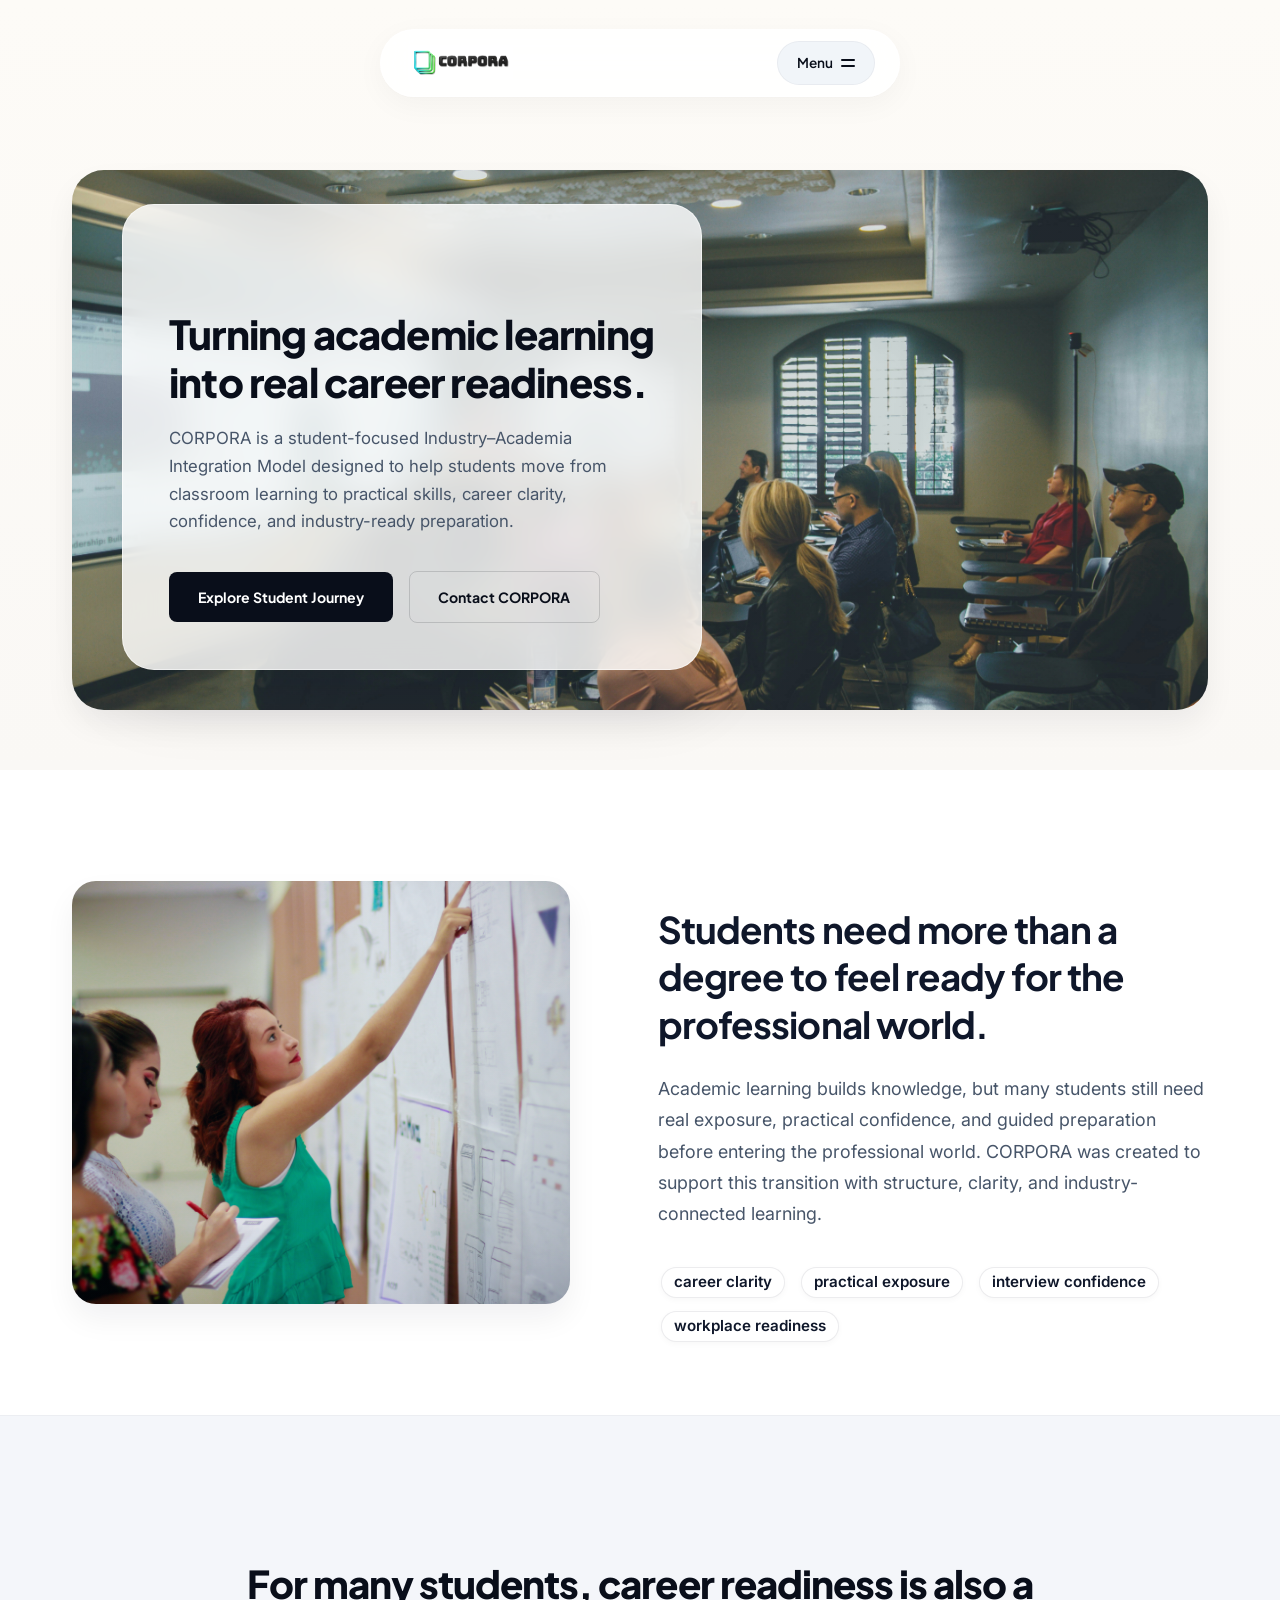
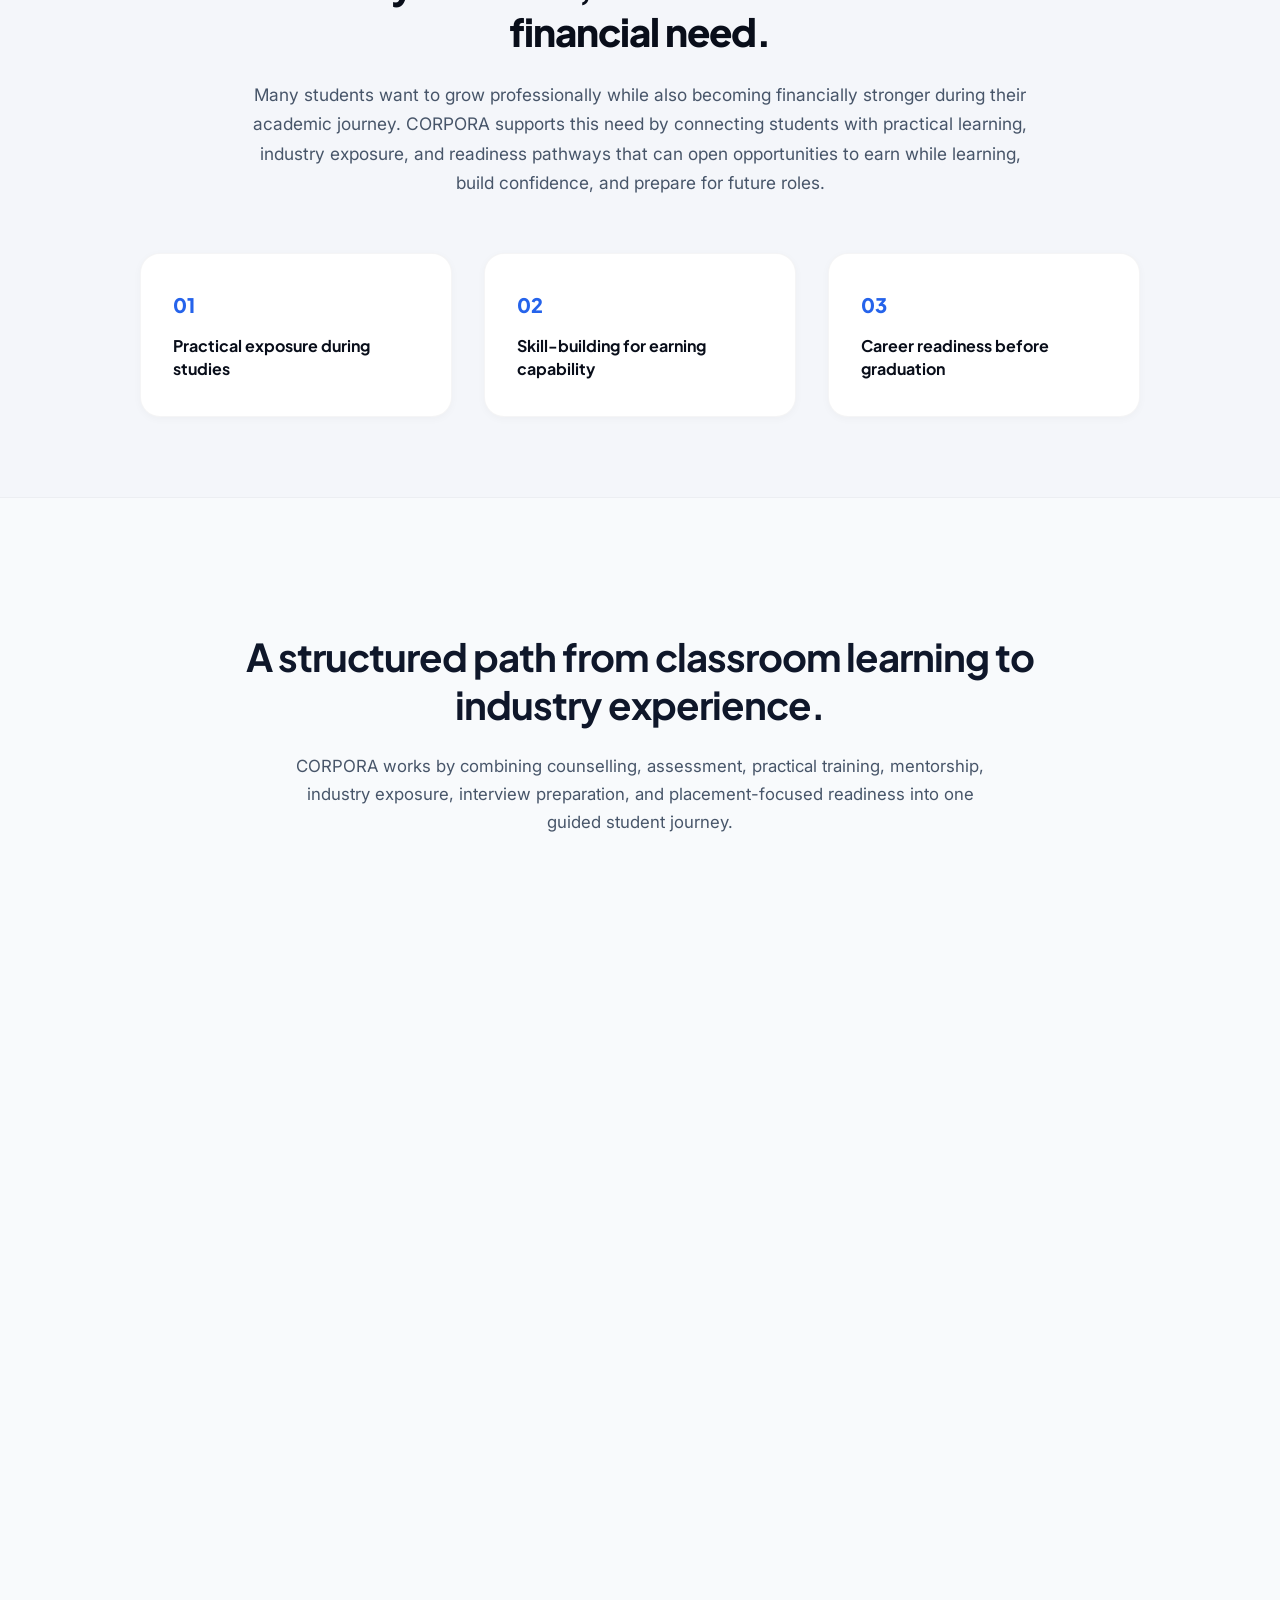
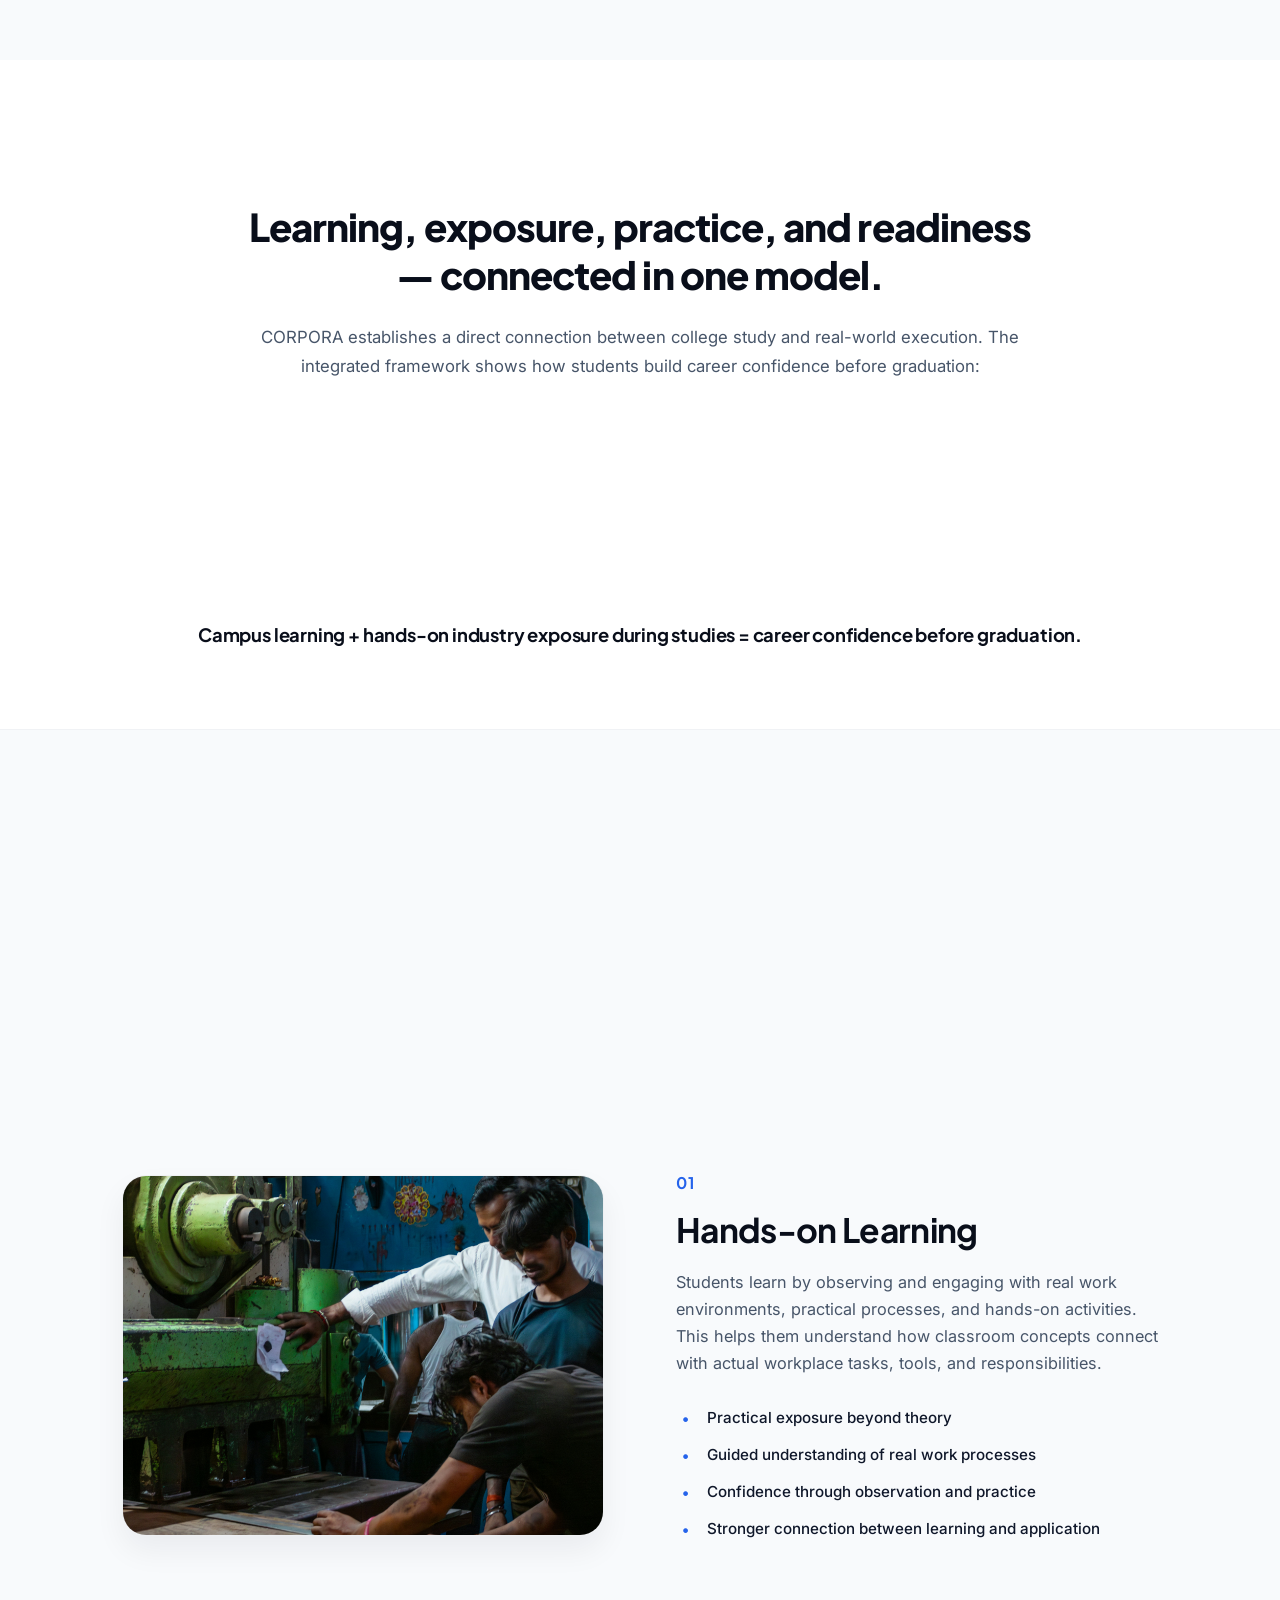
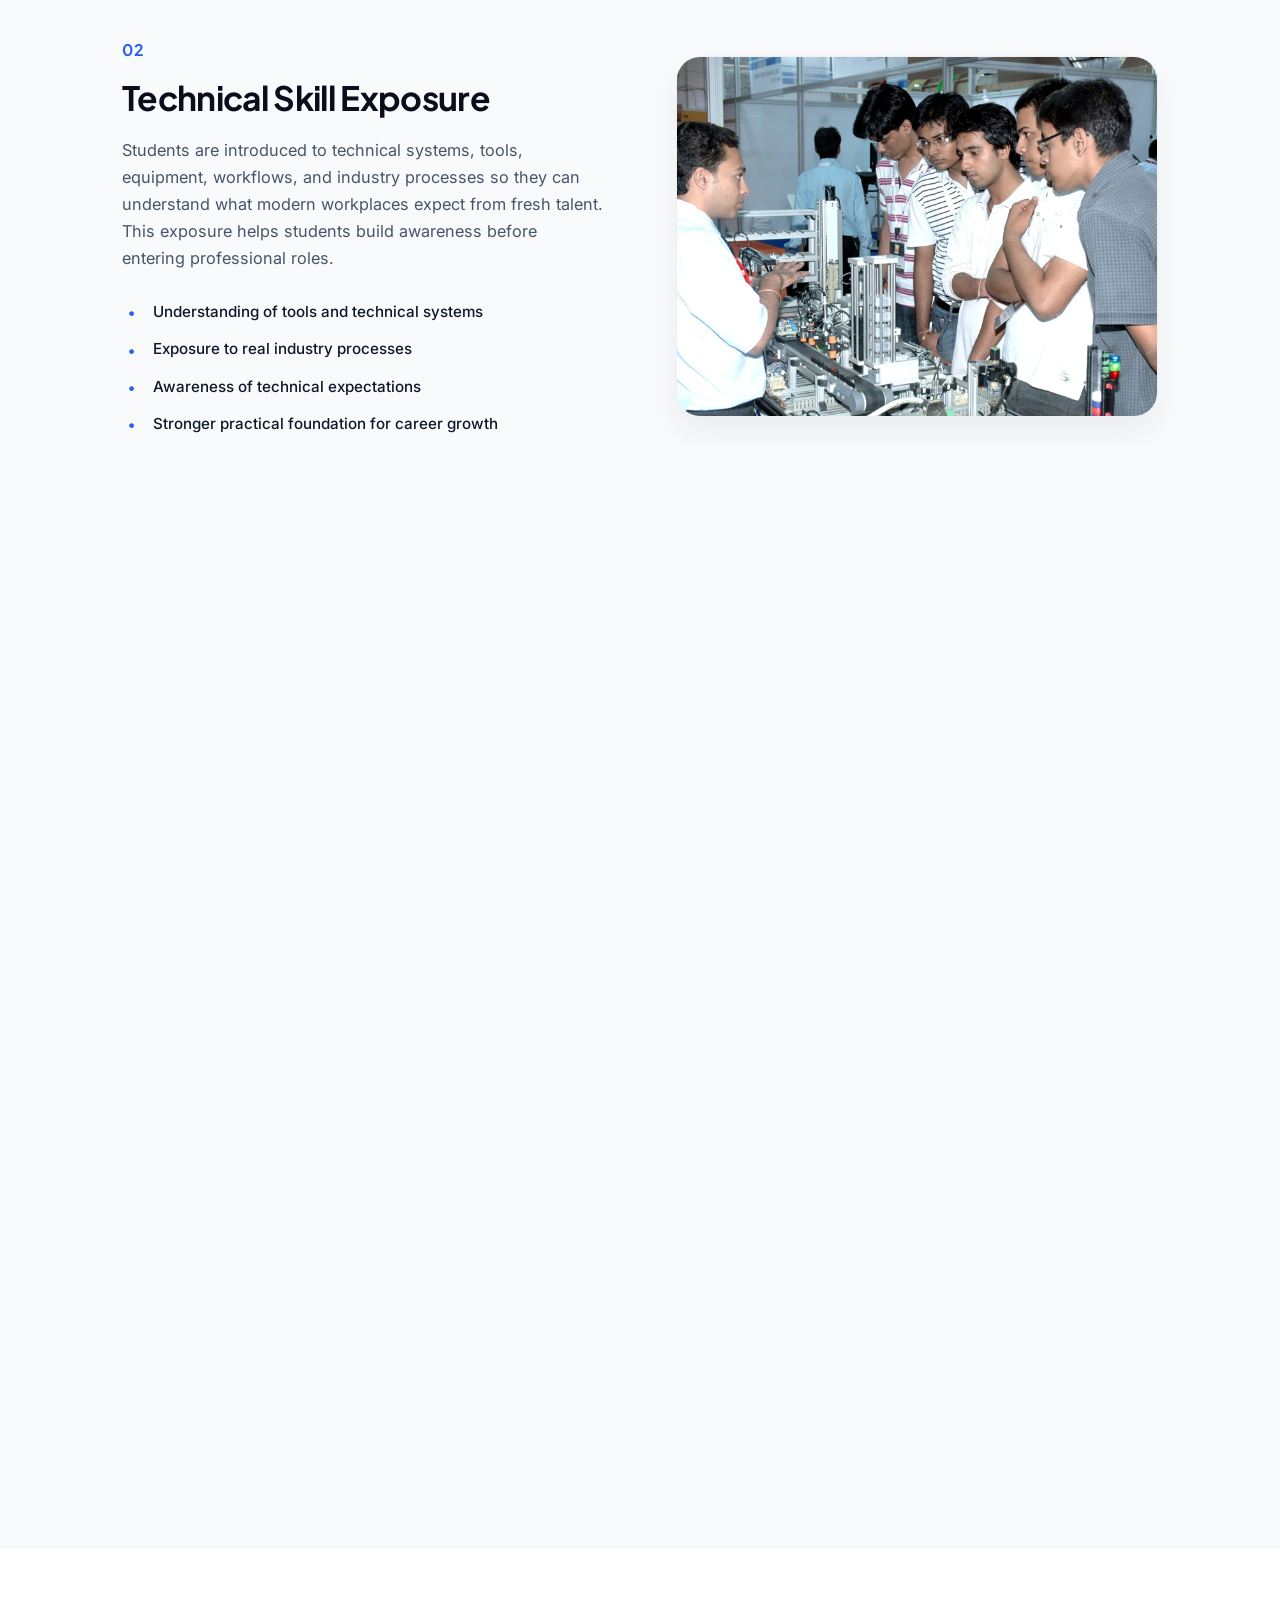
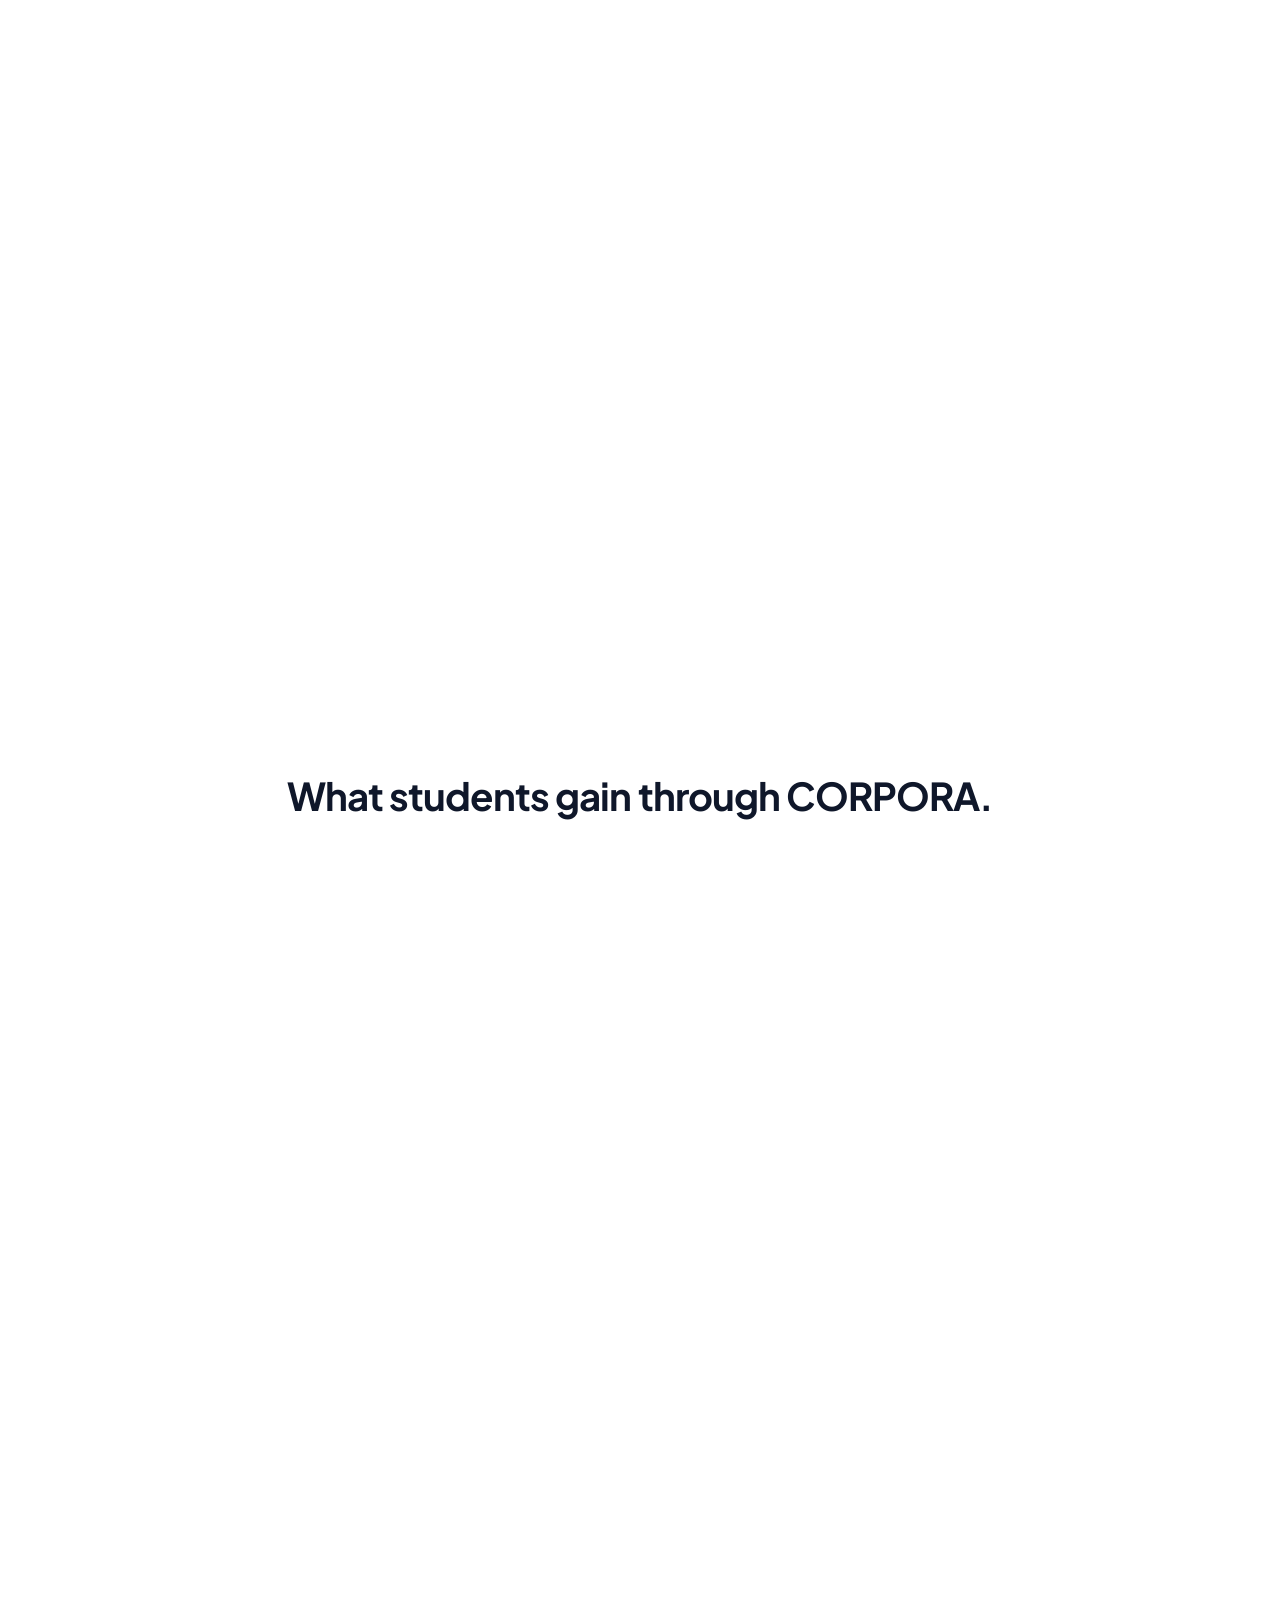
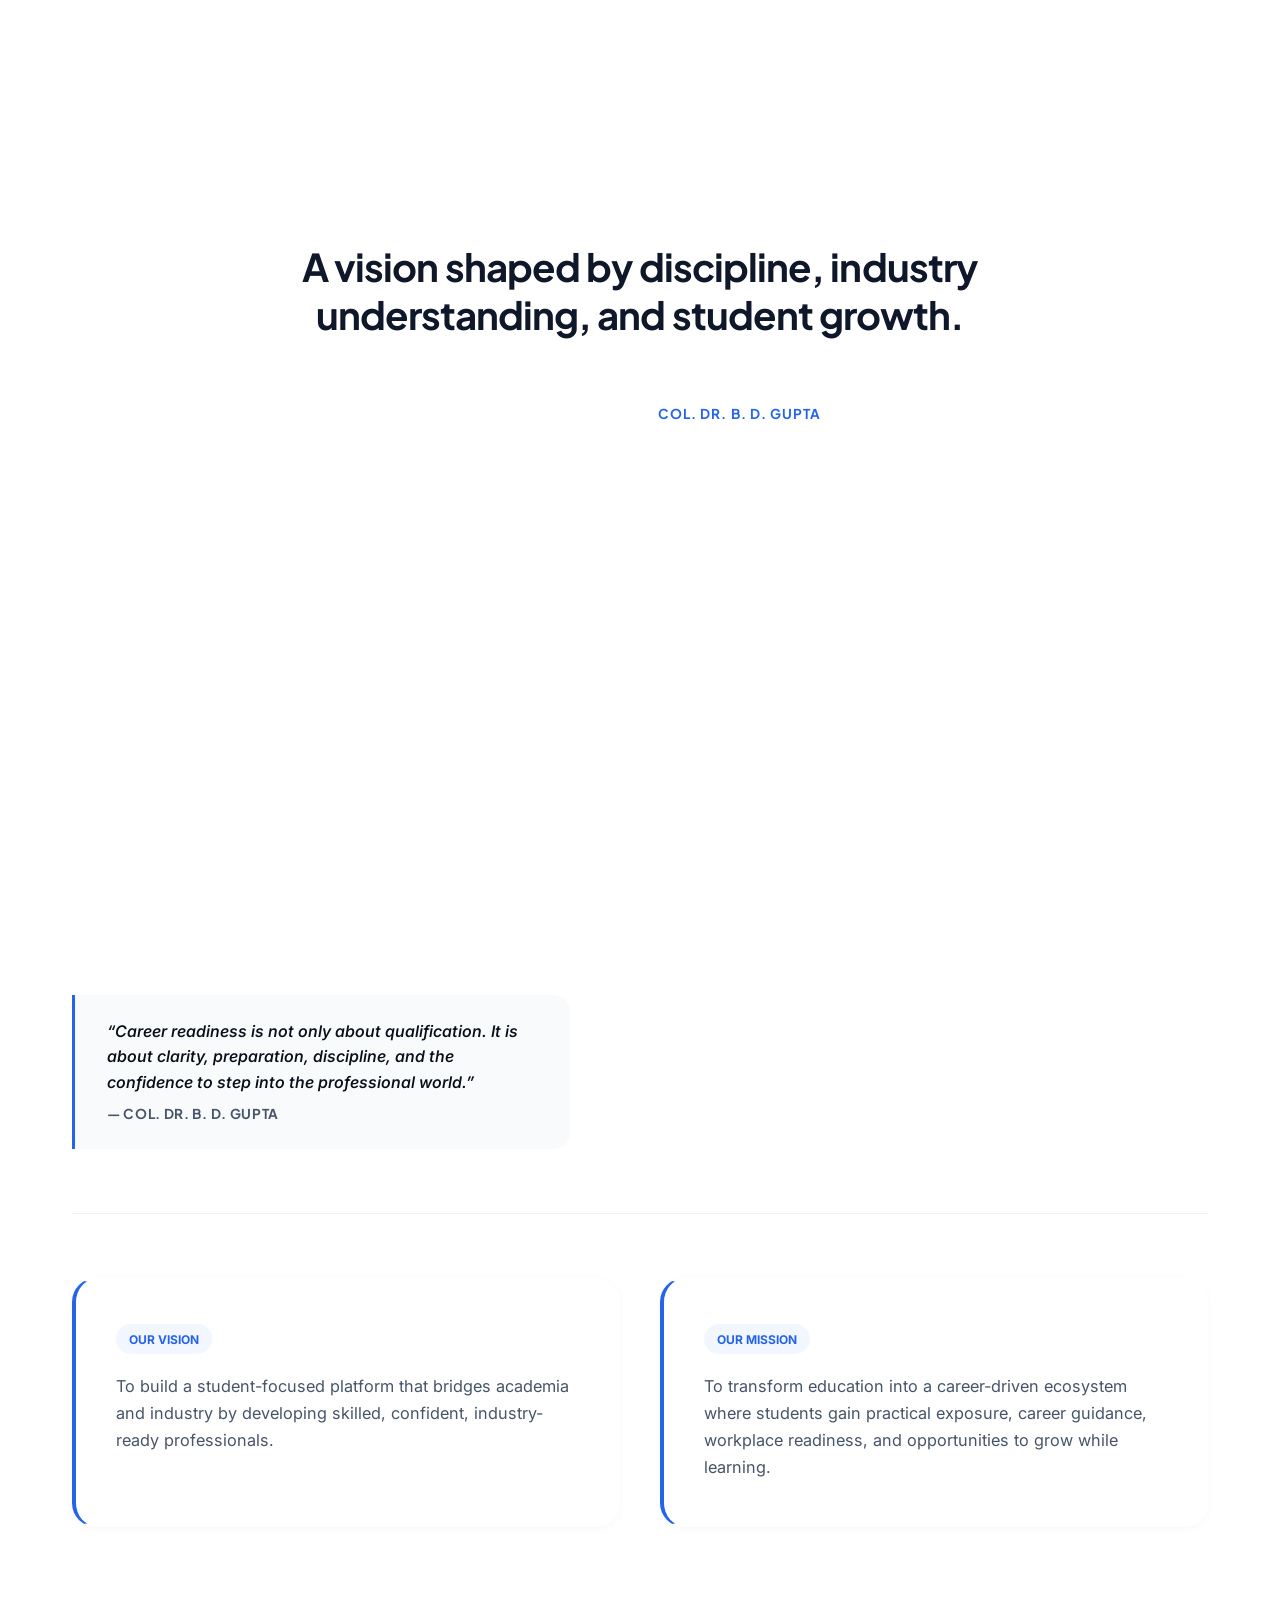
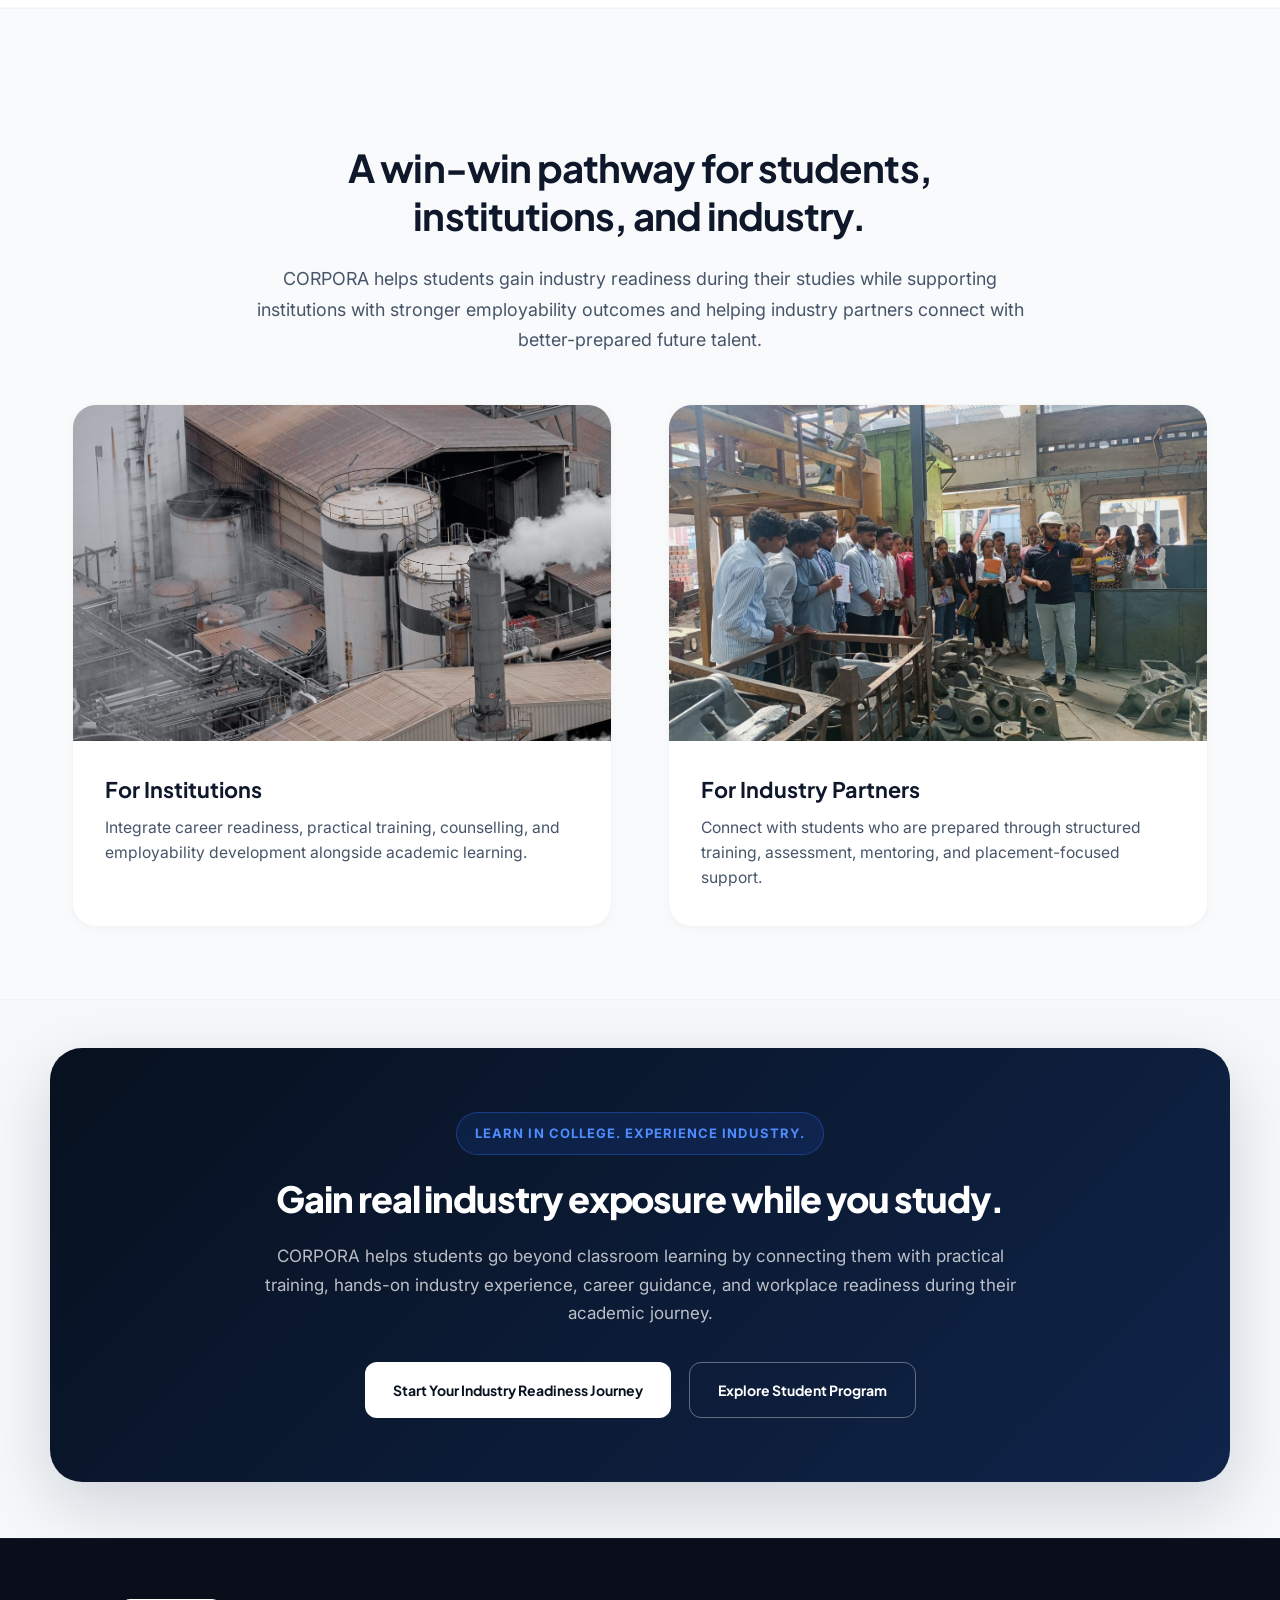
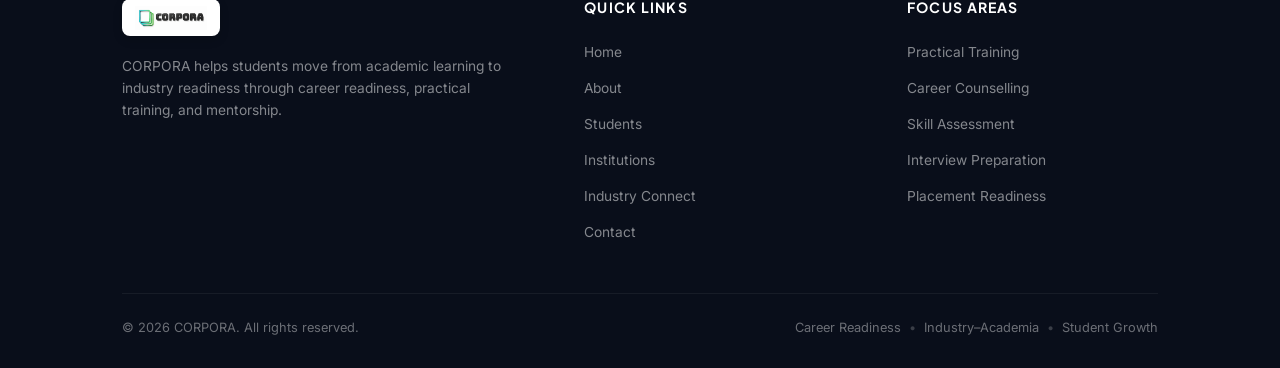
==== about.html @ a1f47b88 "Add files via upload" ====
<!DOCTYPE html>
<html lang="en">
<head>
  <meta charset="UTF-8">
  <meta name="viewport" content="width=device-width, initial-scale=1.0">
  <meta name="description" content="CORPORA is a next-generation Industry–Academia Integration Model designed to transform traditional education into a career-driven ecosystem. Learn how it bridges the academic-industry readiness gap.">
  <meta name="keywords" content="About Corpora, Career Readiness, Employability Skills, Industry Academia Bridge, Student Mentorship, Skilling Program, PPT content, Skilling Model">
  <meta name="author" content="CORPORA">
  <title>About CORPORA | Transforming Education into a Career-Driven Ecosystem</title>
  
  <!-- Favicon -->
  <link rel="icon" type="image/png" href="assets/images/corpora-logo.png.png">

  <!-- Style File -->
  <link rel="stylesheet" href="style.css">
</head>
<body>

  <!-- 1. Floating Pill Header -->
  <div class="header-wrapper" id="floating-header-wrapper">
    <header class="header-pill" id="main-pill-header">
      <!-- Logo -->
      <a href="index.html" class="logo-link" id="header-logo-link">
        <img src="assets/images/corpora-logo.png.png" alt="CORPORA Logo" class="logo-img" id="header-logo-img">
      </a>
      
      <!-- Menu Toggle Action -->
      <button class="menu-toggle-btn" id="menu-dropdown-toggle" aria-label="Toggle Menu" aria-expanded="false">
        <span>Menu</span>
        <div class="toggle-icon">
          <span></span>
          <span></span>
        </div>
      </button>

      <!-- Dropdown Menu Drawer -->
      <nav class="menu-dropdown" id="menu-dropdown-panel">
        <ul class="dropdown-list" id="dropdown-links-list">
          <li><a href="index.html" class="dropdown-link" id="drop-link-home">Home</a></li>
          <li><a href="about.html" class="dropdown-link active" id="drop-link-about">About</a></li>
          <li><a href="students.html" class="dropdown-link" id="drop-link-students">Students</a></li>
          <li><a href="institutions.html" class="dropdown-link" id="drop-link-institutions">Institutions</a></li>
          <li><a href="industry-connect.html" class="dropdown-link" id="drop-link-industry">Industry Connect</a></li>
          <li><a href="contact.html" class="dropdown-link" id="drop-link-contact">Contact</a></li>
        </ul>
        <div class="dropdown-divider"></div>
        <a href="contact.html" class="dropdown-cta-btn" id="dropdown-cta-action">Start Career Readiness</a>
      </nav>
    </header>
  </div>

  <main>
    <!-- 2. ABOUT HERO SECTION -->
    <section id="about-hero" class="about-hero-section">
      <div class="container about-hero-container">
        <div class="about-editorial-hero" id="about-hero-reveal">
          
          <!-- Main Visual Area -->
          <div class="about-hero-image-wrap">
            <img src="assets/images/students-classroom-learning-02.jpg" alt="Students in classroom learning and integration" class="about-hero-classroom-img">
            <div class="about-hero-image-overlay"></div>
          </div>
          
          <!-- Floating Content Card -->
          <div class="about-hero-content-card">
            <span class="category-pill">About CORPORA</span>
            <h1 class="about-hero-card-title">Turning academic learning into real career readiness.</h1>
            <p class="about-hero-card-subtext">
              CORPORA is a student-focused Industry–Academia Integration Model designed to help students move from classroom learning to practical skills, career clarity, confidence, and industry-ready preparation.
            </p>
            <div class="about-hero-card-btn-group">
              <a href="#the-model" class="about-btn btn-primary">Explore Student Journey</a>
              <a href="contact.html" class="about-btn btn-secondary">Contact CORPORA</a>
            </div>
          </div>

        </div>
      </div>
    </section>

    <!-- 3. WHY THIS MODEL IS NEEDED SECTION -->
    <section id="why-created" class="about-why-section">
      <div class="container about-why-container">
        <div class="about-why-grid" id="about-why-reveal">
          
          <!-- Left Image Column -->
          <div class="about-why-image-col">
            <div class="about-why-image-wrapper">
              <img src="assets/images/student-career-counselling.jpg" alt="Student career counselling and guidance session" class="about-why-img">
              <div class="about-why-image-overlay"></div>
            </div>
          </div>

          <!-- Right Content Column -->
          <div class="about-why-content-col">
            <span class="category-pill">Why CORPORA Exists</span>
            <h2 class="about-why-title">Students need more than a degree to feel ready for the professional world.</h2>
            <p class="about-why-text">
              Academic learning builds knowledge, but many students still need real exposure, practical confidence, and guided preparation before entering the professional world. CORPORA was created to support this transition with structure, clarity, and industry-connected learning.
            </p>
            
            <!-- Inline Pills -->
            <div class="about-why-pills">
              <span class="highlight-pill">career clarity</span>
              <span class="highlight-pill">practical exposure</span>
              <span class="highlight-pill">interview confidence</span>
              <span class="highlight-pill">workplace readiness</span>
            </div>
          </div>

        </div>
      </div>
    </section>

    <!-- 4. STUDENT REALITY (FINANCIAL NEED) SECTION -->
    <section id="student-reality" class="about-reality-section">
      <div class="container readiness-container" id="about-reality-reveal">
        <div class="reality-header-wrapper">
          <span class="category-pill">Student Reality</span>
          <h2 class="reality-section-title">For many students, career readiness is also a financial need.</h2>
          <p class="reality-section-text">
            Many students want to grow professionally while also becoming financially stronger during their academic journey. CORPORA supports this need by connecting students with practical learning, industry exposure, and readiness pathways that can open opportunities to earn while learning, build confidence, and prepare for future roles.
          </p>
        </div>

        <!-- 3 Benefit Points -->
        <div class="reality-points-grid">
          <div class="reality-point-card">
            <span class="reality-point-num">01</span>
            <h3 class="reality-point-text">Practical exposure during studies</h3>
          </div>
          <div class="reality-point-card">
            <span class="reality-point-num">02</span>
            <h3 class="reality-point-text">Skill-building for earning capability</h3>
          </div>
          <div class="reality-point-card">
            <span class="reality-point-num">03</span>
            <h3 class="reality-point-text">Career readiness before graduation</h3>
          </div>
        </div>
      </div>
    </section>

    <!-- 5. HOW CORPORA WORKS SECTION -->
    <section id="how-works" class="about-how-section">
      <div class="container about-how-container">
        
        <!-- Header -->
        <div class="about-how-header">
          <span class="category-pill">How CORPORA Works</span>
          <h2 class="about-how-title">A structured path from classroom learning to industry experience.</h2>
          <p class="about-how-intro" style="max-width: 720px; margin: 1.5rem auto 0 auto; color: var(--text-secondary); line-height: 1.65; font-size: 1.05rem;">
            CORPORA works by combining counselling, assessment, practical training, mentorship, industry exposure, interview preparation, and placement-focused readiness into one guided student journey.
          </p>
        </div>

        <div class="about-how-grid" id="about-how-reveal">
          <!-- Timeline Steps wrapper -->
          <div class="about-timeline-wrapper">
            <div class="about-timeline-line"></div>
            
            <div class="about-timeline-steps">
              <!-- Step 1 -->
              <div class="about-timeline-item">
                <div class="about-step-marker"></div>
                <span class="about-step-num">01</span>
                <h3 class="about-step-title">Counselling & Orientation</h3>
                <p class="about-step-desc">Introduce students to career pathways, industry expectations, and orientation support.</p>
              </div>

              <!-- Step 2 -->
              <div class="about-timeline-item">
                <div class="about-step-marker"></div>
                <span class="about-step-num">02</span>
                <h3 class="about-step-title">Skill Assessment</h3>
                <p class="about-step-desc">Identify student strengths, competencies, skill gaps, and learning needs.</p>
              </div>

              <!-- Step 3 -->
              <div class="about-timeline-item">
                <div class="about-step-marker"></div>
                <span class="about-step-num">03</span>
                <h3 class="about-step-title">Practical Training</h3>
                <p class="about-step-desc">Build professional foundations, communication skills, and workplace skilling.</p>
              </div>

              <!-- Step 4 -->
              <div class="about-timeline-item">
                <div class="about-step-marker"></div>
                <span class="about-step-num">04</span>
                <h3 class="about-step-title">Industry Exposure</h3>
                <p class="about-step-desc">Provide students with hands-on industrial visits and real workflow exposure.</p>
              </div>

              <!-- Step 5 -->
              <div class="about-timeline-item">
                <div class="about-step-marker"></div>
                <span class="about-step-num">05</span>
                <h3 class="about-step-title">Interview Preparation</h3>
                <p class="about-step-desc">Train students in resume building, mock interviews, and confidence development.</p>
              </div>

              <!-- Step 6 -->
              <div class="about-timeline-item">
                <div class="about-step-marker"></div>
                <span class="about-step-num">06</span>
                <h3 class="about-step-title">Placement Readiness</h3>
                <p class="about-step-desc">Support recruitment preparation, networking drives, and employment readiness.</p>
              </div>
            </div>
          </div>

          <!-- Bottom Supporting Image -->
          <div class="about-how-image-wrapper">
            <div class="about-how-image-inner">
              <img src="assets/images/practical-training-session.jpg" alt="Students in practical training session" class="about-how-img">
              <div class="about-how-image-overlay"></div>
            </div>
          </div>
        </div>

      </div>
    </section>

    <!-- 5.2 THE CORPORA MODEL SECTION -->
    <section id="the-model" class="about-model-section">
      <div class="container readiness-container" id="about-model-reveal">
        <div class="model-header-wrapper">
          <span class="category-pill">The CORPORA Model</span>
          <h2 class="model-section-title">Learning, exposure, practice, and readiness — connected in one model.</h2>
          <p class="model-section-intro">
            CORPORA establishes a direct connection between college study and real-world execution. The integrated framework shows how students build career confidence before graduation:
          </p>
        </div>

        <!-- Horizontal Capsule Flow -->
        <div class="model-flow-wrapper">
          <div class="model-flow-step">
            <span class="model-flow-step-num">Step 01</span>
            <h3 class="model-flow-step-name">Campus Learning</h3>
          </div>
          <div class="model-flow-step">
            <span class="model-flow-step-num">Step 02</span>
            <h3 class="model-flow-step-name">Career Guidance</h3>
          </div>
          <div class="model-flow-step">
            <span class="model-flow-step-num">Step 03</span>
            <h3 class="model-flow-step-name">Practical Training</h3>
          </div>
          <div class="model-flow-step">
            <span class="model-flow-step-num">Step 04</span>
            <h3 class="model-flow-step-name">Industry Exposure</h3>
          </div>
          <div class="model-flow-step">
            <span class="model-flow-step-num">Step 05</span>
            <h3 class="model-flow-step-name">Workplace Awareness</h3>
          </div>
          <div class="model-flow-step">
            <span class="model-flow-step-num">Step 06</span>
            <h3 class="model-flow-step-name">Career Readiness</h3>
          </div>
        </div>

        <p class="model-bridge-statement">
          Campus learning + hands-on industry exposure during studies = career confidence before graduation.
        </p>
      </div>
    </section>

    <!-- 6. REAL-WORLD READINESS AREAS SECTION -->
    <section id="readiness-areas" class="readiness-areas-section">
      <div class="container readiness-container">
        
        <!-- Section Header -->
        <div class="readiness-header" id="readiness-header-reveal">
          <span class="category-pill">Real-World Readiness Areas</span>
          <h2 class="readiness-section-title">How CORPORA turns industry exposure into student readiness.</h2>
          <p class="readiness-section-intro">
            CORPORA helps students understand real workplace expectations through guided exposure, practical learning, safety awareness, and team-based production understanding. These readiness areas help students connect academic knowledge with real professional environments.
          </p>
        </div>

        <!-- Alternating Editorial Blocks -->
        <div class="readiness-blocks">
          
          <!-- Block 1: Hands-on Learning (Image Left, Text Right) -->
          <div class="readiness-block alt-left" id="hands-on-learning">
            <div class="readiness-image-col">
              <div class="readiness-img-wrap">
                <img src="assets/images/industry-hands-on-learning-01.jpg" alt="Hands-on Learning" class="readiness-img">
              </div>
            </div>
            <div class="readiness-content-col">
              <span class="readiness-num">01</span>
              <h3 class="readiness-title">Hands-on Learning</h3>
              <p class="readiness-desc">
                Students learn by observing and engaging with real work environments, practical processes, and hands-on activities. This helps them understand how classroom concepts connect with actual workplace tasks, tools, and responsibilities.
              </p>
              <ul class="readiness-points">
                <li><span class="point-bullet">•</span> Practical exposure beyond theory</li>
                <li><span class="point-bullet">•</span> Guided understanding of real work processes</li>
                <li><span class="point-bullet">•</span> Confidence through observation and practice</li>
                <li><span class="point-bullet">•</span> Stronger connection between learning and application</li>
              </ul>
            </div>
          </div>

          <!-- Block 2: Technical Skill Exposure (Text Left, Image Right) -->
          <div class="readiness-block alt-right" id="technical-skill-exposure">
            <div class="readiness-content-col">
              <span class="readiness-num">02</span>
              <h3 class="readiness-title">Technical Skill Exposure</h3>
              <p class="readiness-desc">
                Students are introduced to technical systems, tools, equipment, workflows, and industry processes so they can understand what modern workplaces expect from fresh talent. This exposure helps students build awareness before entering professional roles.
              </p>
              <ul class="readiness-points">
                <li><span class="point-bullet">•</span> Understanding of tools and technical systems</li>
                <li><span class="point-bullet">•</span> Exposure to real industry processes</li>
                <li><span class="point-bullet">•</span> Awareness of technical expectations</li>
                <li><span class="point-bullet">•</span> Stronger practical foundation for career growth</li>
              </ul>
            </div>
            <div class="readiness-image-col">
              <div class="readiness-img-wrap">
                <img src="assets/images/industry-technical-skill-exposure-01.jpg" alt="Technical Skill Exposure" class="readiness-img">
              </div>
            </div>
          </div>

          <!-- Block 3: Workplace Safety Awareness (Image Left, Text Right) -->
          <div class="readiness-block alt-left" id="workplace-safety-awareness">
            <div class="readiness-image-col">
              <div class="readiness-img-wrap">
                <img src="assets/images/industry-workplace-safety-awareness-01.jpg" alt="Workplace Safety Awareness" class="readiness-img">
              </div>
            </div>
            <div class="readiness-content-col">
              <span class="readiness-num">03</span>
              <h3 class="readiness-title">Workplace Safety Awareness</h3>
              <p class="readiness-desc">
                Students learn that career readiness is not only about skills, but also about responsibility, discipline, and safety awareness. CORPORA introduces students to workplace safety practices, professional conduct, and responsible behaviour in real work environments.
              </p>
              <ul class="readiness-points">
                <li><span class="point-bullet">•</span> Awareness of workplace safety culture</li>
                <li><span class="point-bullet">•</span> Understanding discipline and responsibility</li>
                <li><span class="point-bullet">•</span> Professional behaviour in industrial settings</li>
                <li><span class="point-bullet">•</span> Readiness for safe and responsible work participation</li>
              </ul>
            </div>
          </div>

          <!-- Block 4: Team and Production Understanding (Text Left, Image Right) -->
          <div class="readiness-block alt-right" id="team-production-understanding">
            <div class="readiness-content-col">
              <span class="readiness-num">04</span>
              <h3 class="readiness-title">Team and Production Understanding</h3>
              <p class="readiness-desc">
                Students gain exposure to how teams, supervisors, processes, and production environments work together. This helps them understand coordination, communication, workflow, and the importance of teamwork in real industry settings.
              </p>
              <ul class="readiness-points">
                <li><span class="point-bullet">•</span> Understanding team coordination</li>
                <li><span class="point-bullet">•</span> Awareness of production flow</li>
                <li><span class="point-bullet">•</span> Exposure to workplace communication</li>
                <li><span class="point-bullet">•</span> Learning how roles connect in real operations</li>
              </ul>
            </div>
            <div class="readiness-image-col">
              <div class="readiness-img-wrap">
                <img src="assets/images/industry-team-production-understanding-01.jpg" alt="Team and Production Understanding" class="readiness-img">
              </div>
            </div>
          </div>

        </div>

      </div>
    </section>

    <!-- 7. WHO CORPORA IS FOR SECTION -->
    <section id="who-is-for" class="about-chips-section">
      <div class="container about-chips-container">
        <div class="about-chips-grid" id="about-who-reveal">
          
          <!-- Header -->
          <div class="about-chips-header">
            <span class="category-pill">Who It Is For</span>
            <h2 class="about-chips-title">Designed for career-focused students across academic streams.</h2>
            <p class="about-chips-intro">
              CORPORA is designed for students who want industry-ready skills, career clarity, and placement-focused preparation during their academic journey. The model is scalable across diverse academic formats:
            </p>
          </div>

          <!-- Chip Grid -->
          <div class="who-chips-grid">
            <div class="who-chip">BA</div>
            <div class="who-chip">BBA</div>
            <div class="who-chip">B.Com</div>
            <div class="who-chip">BCA</div>
            <div class="who-chip">B.Sc</div>
            <div class="who-chip">MBA</div>
            <div class="who-chip">Diploma Programs</div>
            <div class="who-chip">Certificate Programs</div>
            <div class="who-chip">Professional Diploma Students</div>
            <div class="who-chip">Final-Year Students</div>
            <div class="who-chip">Placement-Preparing Students</div>
          </div>

        </div>
      </div>
    </section>

    <!-- 8. WHAT STUDENTS GAIN SECTION -->
    <section id="student-outcomes" class="about-outcomes-section">
      <div class="container about-outcomes-container">
        <div class="about-outcomes-grid" id="about-outcomes-reveal">
          
          <!-- Header -->
          <div class="about-outcomes-header">
            <span class="category-pill">Student Outcomes</span>
            <h2 class="about-outcomes-title">What students gain through CORPORA.</h2>
          </div>

          <!-- Outcome Rows -->
          <div class="about-outcomes-rows">
            <div class="about-outcome-row">
              <div class="outcome-num">01</div>
              <div class="outcome-content">
                <h3 class="outcome-title">Career clarity</h3>
                <p class="outcome-desc">Understand career paths, goals, and professional direction.</p>
              </div>
            </div>
            
            <div class="about-outcome-row">
              <div class="outcome-num">02</div>
              <div class="outcome-content">
                <h3 class="outcome-title">Practical skills</h3>
                <p class="outcome-desc">Build workplace-oriented competencies through structured training.</p>
              </div>
            </div>

            <div class="about-outcome-row">
              <div class="outcome-num">03</div>
              <div class="outcome-content">
                <h3 class="outcome-title">Communication confidence</h3>
                <p class="outcome-desc">Improve professional communication, presentation, and workplace behaviour.</p>
              </div>
            </div>

            <div class="about-outcome-row">
              <div class="outcome-num">04</div>
              <div class="outcome-content">
                <h3 class="outcome-title">Interview readiness</h3>
                <p class="outcome-desc">Prepare for resumes, interviews, and employer expectations.</p>
              </div>
            </div>

            <div class="about-outcome-row">
              <div class="outcome-num">05</div>
              <div class="outcome-content">
                <h3 class="outcome-title">Workplace awareness</h3>
                <p class="outcome-desc">Understand real workplace environments, roles, and operational expectations.</p>
              </div>
            </div>

            <div class="about-outcome-row">
              <div class="outcome-num">06</div>
              <div class="outcome-content">
                <h3 class="outcome-title">Earning and opportunity readiness</h3>
                <p class="outcome-desc">Gain industry-connected skilling and readiness that helps build earning capabilities during studies.</p>
              </div>
            </div>
          </div>

        </div>
      </div>
    </section>

    <!-- 9. FOUNDER & VISION CONNECTED SECTION -->
    <section id="founder" class="about-founder-section">
      <div class="container about-founder-container" id="about-founder-reveal">
        <!-- Section Header -->
        <div class="about-founder-header">
          <span class="category-pill">Founder & Vision</span>
          <h2 class="about-founder-section-title">A vision shaped by discipline, industry understanding, and student growth.</h2>
        </div>

        <!-- Biography Grid -->
        <div class="about-founder-grid">
          <!-- Left side: founder image -->
          <div class="about-founder-image-col">
            <div class="founder-image-wrap">
              <img src="assets/images/founder.jpg" alt="Col. Dr. B. D. Gupta" class="founder-image">
              <div class="about-founder-image-glow"></div>
            </div>
            <!-- Quote block -->
            <div class="about-founder-quote-block">
              <p class="founder-quote-text">
                “Career readiness is not only about qualification. It is about clarity, preparation, discipline, and the confidence to step into the professional world.”
              </p>
              <p class="founder-quote-author">— Col. Dr. B. D. Gupta</p>
            </div>
          </div>

          <!-- Right side: founder content -->
          <div class="about-founder-content-col">
            <div class="founder-profile-header">
              <span class="founder-name-pill">Col. Dr. B. D. Gupta</span>
              <h3 class="founder-role-title">Founder of the vision behind CORPORA</h3>
              <p class="founder-role-subtitle">Founder & Managing Director, Bhakti Management Services Pvt. Ltd.</p>
            </div>
            
            <p class="about-founder-desc">
              Col. Dr. B. D. Gupta brings together defence discipline, technical depth, HR expertise, and industrial understanding to shape the vision behind CORPORA. His leadership experience and long-standing work in workforce development support CORPORA’s mission to prepare students for real professional opportunities.
            </p>

            <!-- 4 credibility highlight chips -->
            <div class="founder-chips-grid">
              <div class="founder-cred-chip">
                <span class="chip-dot"></span>
                <span class="chip-text">IIT Kanpur Alumnus</span>
              </div>
              <div class="founder-cred-chip">
                <span class="chip-dot"></span>
                <span class="chip-text">Ph.D. in HR & Industrial Management</span>
              </div>
              <div class="founder-cred-chip">
                <span class="chip-dot"></span>
                <span class="chip-text">Indian Defense Services Leadership</span>
              </div>
              <div class="founder-cred-chip">
                <span class="chip-dot"></span>
                <span class="chip-text">Bhakti Legacy Since 1998</span>
              </div>
            </div>
          </div>
        </div>

        <!-- Vision & Mission Connected Panels -->
        <div class="founder-vision-mission-grid">
          <!-- Vision Panel -->
          <div class="vision-panel">
            <div class="panel-icon-capsule">Our Vision</div>
            <p class="panel-text">To build a student-focused platform that bridges academia and industry by developing skilled, confident, industry-ready professionals.</p>
          </div>
          <!-- Mission Panel -->
          <div class="mission-panel">
            <div class="panel-icon-capsule">Our Mission</div>
            <p class="panel-text">To transform education into a career-driven ecosystem where students gain practical exposure, career guidance, workplace readiness, and opportunities to grow while learning.</p>
          </div>
        </div>

      </div>
    </section>

    <!-- 10. CAMPUS AND INDUSTRY CONNECTION SECTION -->
    <section id="connection" class="about-connection-section">
      <div class="container about-connection-container">
        <div class="about-connection-grid" id="about-connection-reveal">
          
          <!-- Header -->
          <div class="about-connection-header">
            <span class="category-pill">Education to Industry</span>
            <h2 class="about-connection-title">A win-win pathway for students, institutions, and industry.</h2>
            <p class="about-connection-intro">
              CORPORA helps students gain industry readiness during their studies while supporting institutions with stronger employability outcomes and helping industry partners connect with better-prepared future talent.
            </p>
          </div>

          <!-- Split layout (Left: Campus/Institutions, Right: Industry) -->
          <div class="about-connection-split">
            
            <!-- Left: Institution Card -->
            <div class="about-connection-card">
              <div class="about-card-image-wrapper">
                <img src="assets/images/institution-campus-01.jpg" alt="University campus connection" class="about-card-img">
                <div class="about-card-image-overlay"></div>
              </div>
              <div class="about-card-content">
                <h3 class="about-card-title">For Institutions</h3>
                <p class="about-card-desc">
                  Integrate career readiness, practical training, counselling, and employability development alongside academic learning.
                </p>
              </div>
            </div>

            <!-- Right: Industry Card -->
            <div class="about-connection-card">
              <div class="about-card-image-wrapper">
                <img src="assets/images/industry-hands-on-training-02.jpg" alt="Industry technical training" class="about-card-img">
                <div class="about-card-image-overlay"></div>
              </div>
              <div class="about-card-content">
                <h3 class="about-card-title">For Industry Partners</h3>
                <p class="about-card-desc">
                  Connect with students who are prepared through structured training, assessment, mentoring, and placement-focused support.
                </p>
              </div>
            </div>

          </div>

        </div>
      </div>
    </section>

    <!-- 10. FINAL CTA SECTION -->
        <!-- Reusable Compact Final CTA Section -->
    <section class="final-cta-section">
      <div class="final-cta">
        <div class="cta-pill">LEARN IN COLLEGE. EXPERIENCE INDUSTRY.</div>
        <h2>Gain real industry exposure while you study.</h2>
        <p>CORPORA helps students go beyond classroom learning by connecting them with practical training, hands-on industry experience, career guidance, and workplace readiness during their academic journey.</p>
        <div class="cta-actions">
          <a href="students.html" class="btn-primary">Start Your Industry Readiness Journey</a>
          <a href="students.html" class="btn-secondary">Explore Student Program</a>
        </div>
      </div>
    </section>

<!-- 11. Footer Section -->
  <footer class="main-footer" id="footer-reveal-block">
    <div class="container footer-container">
      
      <!-- Top Footer: 3 Spacious Columns -->
      <div class="footer-top-grid">
        <!-- Column 1: Brand Info -->
        <div class="footer-col brand-col">
          <a href="index.html" class="footer-logo-link logo-capsule">
            <img src="assets/images/corpora-logo.png.png" alt="CORPORA Logo" class="footer-logo-img">
          </a>
          <p class="footer-description">
            CORPORA helps students move from academic learning to industry readiness through career readiness, practical training, and mentorship.
          </p>
        </div>
        
        <!-- Column 2: Quick Links -->
        <div class="footer-col links-col">
          <h4 class="footer-col-title">Quick Links</h4>
          <ul class="footer-links-list">
            <li><a href="index.html" class="footer-link">Home</a></li>
            <li><a href="about.html" class="footer-link">About</a></li>
            <li><a href="students.html" class="footer-link">Students</a></li>
            <li><a href="institutions.html" class="footer-link">Institutions</a></li>
            <li><a href="industry-connect.html" class="footer-link">Industry Connect</a></li>
            <li><a href="contact.html" class="footer-link">Contact</a></li>
          </ul>
        </div>
        
        <!-- Column 3: Focus Areas -->
        <div class="footer-col links-col">
          <h4 class="footer-col-title">Focus Areas</h4>
          <ul class="footer-links-list">
            <li><a href="students.html" class="footer-link">Practical Training</a></li>
            <li><a href="students.html" class="footer-link">Career Counselling</a></li>
            <li><a href="students.html" class="footer-link">Skill Assessment</a></li>
            <li><a href="students.html" class="footer-link">Interview Preparation</a></li>
            <li><a href="students.html" class="footer-link">Placement Readiness</a></li>
          </ul>
        </div>
      </div>
      
      <!-- Subtle Divider Line -->
      <div class="footer-divider"></div>
      
      <!-- Bottom Footer Row -->
      <div class="footer-bottom-row">
        <div class="footer-copyright">
          © 2026 CORPORA. All rights reserved.
        </div>
        <div class="footer-taglines">
          <span>Career Readiness</span>
          <span class="tagline-dot">•</span>
          <span>Industry–Academia</span>
          <span class="tagline-dot">•</span>
          <span>Student Growth</span>
        </div>
      </div>
      
    </div>
  </footer>

  <!-- Interaction Logic Script -->
  <script src="app.js"></script>
</body>
</html>
---- style.css ----
/* 
  CORPORA Website Design System & Styling
  Inspired by the premium visual aesthetics of Fixa
  Refined layout, enhanced image visibility, and balanced typography
*/

/* --- Google Fonts Import --- */
@import url('https://fonts.googleapis.com/css2?family=Inter:wght@300;400;500;600;700&family=Plus+Jakarta+Sans:ital,wght@0,300;0,400;0,500;0,600;0,700;0,800;1,400&display=swap');

/* --- Custom Properties --- */
:root {
  /* Color Palette */
  --bg-primary: #ffffff;
  --bg-secondary: #f8fafc;
  --bg-tertiary: #f1f5f9;
  
  --text-primary: #0f172a;   /* charcoal/navy */
  --text-secondary: #475569; /* slate body */
  --text-muted: #64748b;
  
  --brand-primary: #2563eb;       /* royal blue */
  --brand-navy: #090e1a;          /* deep blue-navy */
  --brand-navy-translucent: rgba(9, 14, 26, 0.65);
  
  /* Glassmorphism effects */
  --glass-bg-light: rgba(255, 255, 255, 0.88);
  --glass-border-light: rgba(255, 255, 255, 0.55);
  --glass-bg-dark: rgba(9, 14, 26, 0.65);
  --glass-border-dark: rgba(255, 255, 255, 0.12);
  
  /* Typography Scale */
  --font-heading: 'Plus Jakarta Sans', sans-serif;
  --font-body: 'Inter', sans-serif;
  
  /* Spacing */
  --container-width: 1200px;
  --container-padding: 2rem;
  
  /* Transitions */
  --transition-smooth: all 0.5s cubic-bezier(0.16, 1, 0.3, 1);
  --transition-fast: all 0.25s cubic-bezier(0.16, 1, 0.3, 1);
  
  /* Shadows */
  --shadow-sm: 0 2px 8px rgba(0, 0, 0, 0.03);
  --shadow-md: 0 8px 20px rgba(0, 0, 0, 0.04);
  --shadow-lg: 0 15px 30px rgba(15, 23, 42, 0.06);
  --shadow-dropdown: 0 20px 45px rgba(15, 23, 42, 0.12);
  
  /* Borders */
  --radius-sm: 8px;
  --radius-md: 16px;
  --radius-lg: 24px;
  --radius-full: 9999px;
}

/* --- Base & Reset --- */
*, *::before, *::after {
  box-sizing: border-box;
  margin: 0;
  padding: 0;
}

html {
  scroll-behavior: smooth;
  font-size: 16px;
  -webkit-font-smoothing: antialiased;
  -moz-osx-font-smoothing: grayscale;
}

body {
  font-family: var(--font-body);
  color: var(--text-secondary);
  background-color: var(--bg-primary);
  line-height: 1.6;
  overflow-x: hidden;
}

h1, h2, h3, h4, h5, h6 {
  font-family: var(--font-heading);
  color: var(--text-primary);
  font-weight: 700;
  line-height: 1.25;
}

a {
  text-decoration: none;
  color: inherit;
  transition: var(--transition-fast);
}

button {
  font-family: inherit;
  cursor: pointer;
  border: none;
  background: none;
  outline: none;
}

img {
  max-width: 100%;
  height: auto;
  display: block;
}

/* --- Container Utility --- */
.container {
  width: 100%;
  max-width: var(--container-width);
  margin-left: auto;
  margin-right: auto;
  padding-left: var(--container-padding);
  padding-right: var(--container-padding);
}

/* --- Floating Pill Header --- */
.header-wrapper {
  position: fixed;
  top: 1.8rem;
  left: 0;
  width: 100%;
  z-index: 1000;
  padding: 0 var(--container-padding);
  pointer-events: none; /* allows clicks through wrapper except header */
  display: flex;
  justify-content: center;
}

.header-pill {
  pointer-events: auto; /* enable interactions */
  width: 100%;
  max-width: 520px; /* compact floating capsule width inspired by Fixa */
  height: 68px; /* elegant height */
  background-color: var(--glass-bg-light);
  border: 1.5px solid rgba(255, 255, 255, 0.5); /* subtle light border */
  backdrop-filter: blur(20px);
  -webkit-backdrop-filter: blur(20px);
  border-radius: var(--radius-full);
  box-shadow: 0 8px 30px rgba(0, 0, 0, 0.04), 0 1px 2px rgba(0, 0, 0, 0.02); /* very soft shadow */
  display: flex;
  align-items: center;
  justify-content: space-between;
  padding: 0 1.5rem; /* balanced left/right padding */
  position: relative;
  opacity: 0;
  transform: translateY(-20px);
  animation: fadeDown 1.2s cubic-bezier(0.16, 1, 0.3, 1) forwards;
  animation-delay: 0.1s;
  transition: var(--transition-smooth);
}

.header-pill.scrolled {
  box-shadow: 0 12px 35px rgba(15, 23, 42, 0.05);
  border-color: rgba(255, 255, 255, 0.7);
  background-color: rgba(255, 255, 255, 0.94);
}

/* Logo styling */
.logo-link {
  display: flex;
  align-items: center;
  padding-left: 0.2rem;
}

.logo-img {
  height: 35px; /* height visually balanced */
  width: auto;
  object-fit: contain;
  mix-blend-mode: multiply; /* keys out solid white container box background */
  filter: contrast(1.1) brightness(1.02); /* ensures background blends away completely */
  display: block;
}

/* Menu Toggle Trigger */
.menu-toggle-btn {
  display: flex;
  align-items: center;
  gap: 0.5rem;
  height: 44px; /* button height balanced */
  padding: 0 1.2rem; /* elegant inner padding */
  background-color: #f1f5f9; /* soft light grey pill background */
  border-radius: var(--radius-full);
  font-family: var(--font-heading);
  font-size: 0.85rem;
  font-weight: 600;
  color: var(--brand-navy); /* dark navy text */
  border: 1px solid rgba(15, 23, 42, 0.04);
  transition: var(--transition-fast);
}

.menu-toggle-btn:hover {
  background-color: #e2e8f0; /* subtle hover background change */
  transform: translateY(-1px);
}

.menu-toggle-btn.open {
  background-color: #e2e8f0;
}

/* Minimal hamburger trigger icon (2 bars) */
.toggle-icon {
  display: flex;
  flex-direction: column;
  gap: 4px;
  width: 14px;
}

.toggle-icon span {
  display: block;
  height: 2px;
  width: 100%;
  background-color: var(--brand-navy); /* dark navy icon bars */
  border-radius: var(--radius-full);
  transition: var(--transition-fast);
}

.menu-toggle-btn.open .toggle-icon span:nth-child(1) {
  transform: translateY(3px) rotate(45deg);
}

.menu-toggle-btn.open .toggle-icon span:nth-child(2) {
  transform: translateY(-3px) rotate(-45deg);
}

/* Dropdown Menu Overlay */
.menu-dropdown {
  position: absolute;
  top: calc(100% + 8px); /* opens cleanly below toggle button */
  right: 0px;
  width: 250px;
  background-color: var(--bg-primary);
  border-radius: var(--radius-md);
  box-shadow: 0 15px 40px rgba(9, 14, 26, 0.08); /* soft shadow */
  border: 1px solid rgba(15, 23, 42, 0.05);
  padding: 1.5rem;
  opacity: 0;
  visibility: hidden;
  transform: translateY(-10px) scale(0.97);
  transform-origin: top right;
  transition: var(--transition-smooth);
  z-index: 1010;
}

.menu-dropdown.open {
  opacity: 1;
  visibility: visible;
  transform: translateY(0) scale(1);
}

.dropdown-list {
  list-style: none;
  display: flex;
  flex-direction: column;
  gap: 0.6rem;
}

.dropdown-link {
  font-family: var(--font-heading);
  font-size: 0.9rem;
  font-weight: 500;
  color: var(--text-secondary);
  display: block;
  padding: 0.4rem 0;
  border-bottom: 1px solid transparent;
}

.dropdown-link:hover {
  color: var(--brand-primary);
  padding-left: 6px;
}

.dropdown-divider {
  height: 1px;
  background-color: var(--bg-tertiary);
  margin: 0.8rem 0;
}

.dropdown-cta-btn {
  display: block;
  text-align: center;
  padding: 0.75rem;
  background-color: var(--brand-navy);
  color: #ffffff;
  font-family: var(--font-heading);
  font-size: 0.85rem;
  font-weight: 600;
  border-radius: var(--radius-sm);
  transition: var(--transition-smooth);
}

.dropdown-cta-btn:hover {
  background-color: var(--brand-primary);
  box-shadow: 0 4px 12px rgba(37, 99, 235, 0.25);
}

/* --- Full Screen Hero Section --- */
.hero-fullscreen {
  position: relative;
  width: 100%;
  min-height: 100vh;
  /* Flex direction vertical to distribute elements cleanly without absolute overlays */
  display: flex;
  flex-direction: column;
  justify-content: space-between;
  align-items: center;
  overflow: hidden;
  background-color: var(--brand-navy);
  padding: 7.5rem 1.5rem 90px 1.5rem; /* space for header at top, padding at bottom */
  text-align: center;
  box-sizing: border-box;
}

/* Visual Background Wrapper */
.hero-bg-wrapper {
  position: absolute;
  top: 0;
  left: 0;
  width: 100%;
  height: 100%;
  z-index: 1;
}

.hero-bg-image {
  width: 100%;
  height: 100%;
  object-fit: cover;
  transform: scale(1.06);
  opacity: 0;
  animation: zoomReveal 2.5s cubic-bezier(0.16, 1, 0.3, 1) forwards;
}

/* Soft premium gradient overlay (35%-45% opacity) to keep image visible & emotional */
.hero-overlay-gradient {
  position: absolute;
  top: 0;
  left: 0;
  width: 100%;
  height: 100%;
  background: linear-gradient(to bottom, rgba(9, 14, 26, 0.42) 0%, rgba(9, 14, 26, 0.15) 45%, rgba(9, 14, 26, 0.15) 55%, rgba(9, 14, 26, 0.52) 100%),
              radial-gradient(circle at center, rgba(9, 14, 26, 0.15) 0%, rgba(9, 14, 26, 0.35) 100%);
  z-index: 2;
}

/* Center Content block */
.hero-center-content {
  position: relative;
  z-index: 3;
  width: 100%;
  max-width: 900px;
  /* Vertical center distribution within the flex-grow area */
  flex-grow: 1;
  display: flex;
  flex-direction: column;
  justify-content: center;
  align-items: center;
}

/* Headline Reveal Animations (Line-by-Line) */
.hero-large-title {
  font-size: clamp(2rem, 5.5vw, 3.4rem); /* reduced size for elegant scaling */
  font-weight: 700; /* bold weight, not extra-bold */
  line-height: 1.2;
  letter-spacing: -0.025em;
  margin-bottom: 1.8rem; /* breathing space to subtext */
  color: #ffffff;
  display: flex;
  flex-direction: column;
  align-items: center;
}

.title-line {
  display: block;
  overflow: hidden;
  padding-bottom: 0.1em;
}

.title-word-wrapper {
  display: block;
  transform: translateY(105%);
  animation: slideUpWord 1.4s cubic-bezier(0.16, 1, 0.3, 1) forwards;
}

/* Line Delays */
.title-line:nth-child(1) .title-word-wrapper {
  animation-delay: 0.3s;
}
.title-line:nth-child(2) .title-word-wrapper {
  animation-delay: 0.5s;
}
.title-line:nth-child(3) .title-word-wrapper {
  animation-delay: 0.7s;
}

/* Subtext Reveal Animation */
.hero-subtext-centered {
  font-size: clamp(0.9rem, 1.6vw, 1.05rem);
  font-weight: 400;
  color: rgba(255, 255, 255, 0.9); /* readable soft white */
  max-width: 620px;
  line-height: 1.65;
  opacity: 0;
  transform: translateY(20px);
  animation: fadeUpItem 1.4s cubic-bezier(0.16, 1, 0.3, 1) forwards;
  animation-delay: 1.1s;
  margin: 0 auto;
}

/* --- Floating Bottom CTA Strip --- */
.bottom-cta-strip {
  position: relative; /* relative within flexbox to guarantee no overlap */
  width: 100%;
  max-width: 820px; /* narrower and more elegant */
  background-color: var(--glass-bg-dark);
  border: 1px solid var(--glass-border-dark);
  backdrop-filter: blur(20px);
  -webkit-backdrop-filter: blur(20px);
  border-radius: var(--radius-md);
  display: flex;
  align-items: center;
  justify-content: space-between;
  padding: 0.8rem 1.6rem; /* inner padding balanced */
  z-index: 4;
  opacity: 0;
  box-shadow: 0 15px 35px rgba(0, 0, 0, 0.25);
  animation: fadeUpItem 1.4s cubic-bezier(0.16, 1, 0.3, 1) forwards;
  animation-delay: 1.5s;
  transition: var(--transition-smooth);
}

.bottom-cta-strip:hover {
  border-color: rgba(255, 255, 255, 0.2);
  background-color: rgba(9, 14, 26, 0.75);
}

/* Left list details */
.cta-strip-text {
  font-family: var(--font-heading);
  font-size: clamp(0.82rem, 1.4vw, 0.92rem);
  font-weight: 500;
  color: rgba(255, 255, 255, 0.95);
  letter-spacing: -0.01em;
  padding-right: 1.5rem;
  text-align: left;
}

/* Right button styling (white light style) */
.cta-strip-btn {
  white-space: nowrap;
  background-color: #ffffff;
  color: var(--brand-navy);
  font-family: var(--font-heading);
  font-size: 0.85rem;
  font-weight: 700;
  padding: 0.75rem 1.4rem;
  border-radius: var(--radius-sm);
  transition: var(--transition-smooth);
}

.cta-strip-btn:hover {
  background-color: var(--brand-primary);
  color: #ffffff;
  box-shadow: 0 4px 15px rgba(37, 99, 235, 0.4);
}

/* --- Transition Section ("The Gap Card") --- */
.gap-card-section {
  position: relative;
  z-index: 10;
  margin-top: 0;
  background-color: #fcfcfc; /* warm white / light grey card background */
  border-top-left-radius: 48px;
  border-top-right-radius: 48px;
  padding: 72px 0;
  box-shadow: 0 -15px 40px rgba(9, 14, 26, 0.04); /* soft shadow lifting the card */
}

.gap-card-container {
  max-width: 1100px;
  margin: 0 auto;
}

.gap-card-grid {
  display: grid;
  grid-template-columns: 0.28fr 0.72fr; /* category label left, statement/body right */
  gap: 4.5rem;
  align-items: start;
}

.gap-card-left {
  display: flex;
  justify-content: flex-start;
  padding-top: 0.5rem;
}

.category-pill {
  display: inline-flex;
  align-items: center;
  font-family: var(--font-heading);
  font-size: 0.78rem;
  font-weight: 700;
  text-transform: uppercase;
  letter-spacing: 0.12em;
  color: var(--brand-primary);
  background-color: var(--bg-secondary);
  border: 1px solid rgba(37, 99, 235, 0.12);
  padding: 0.55rem 1.15rem;
  border-radius: var(--radius-full);
  opacity: 0;
  transform: translateY(12px);
  transition: opacity 1.2s cubic-bezier(0.16, 1, 0.3, 1), transform 1.2s cubic-bezier(0.16, 1, 0.3, 1);
}

.gap-card-statement {
  font-size: clamp(1.6rem, 3.8vw, 2.45rem);
  font-weight: 700;
  color: var(--text-primary);
  line-height: 1.3;
  margin-bottom: 2.5rem;
  letter-spacing: -0.025em;
  text-align: left;
  display: flex;
  flex-direction: column;
  gap: 0.2rem;
}

.statement-line {
  display: block;
  overflow: hidden;
  padding-bottom: 0.1em;
}

.statement-line-text {
  display: block;
  transform: translateY(105%);
  transition: transform 1.3s cubic-bezier(0.16, 1, 0.3, 1);
}

.gap-card-supporting-text {
  font-size: clamp(1.05rem, 1.8vw, 1.22rem);
  color: var(--text-secondary);
  line-height: 1.8;
  font-weight: 400;
  letter-spacing: -0.01em;
  text-align: left;
  opacity: 0;
  transform: translateY(20px);
  transition: opacity 1.3s cubic-bezier(0.16, 1, 0.3, 1), transform 1.3s cubic-bezier(0.16, 1, 0.3, 1);
}

/* Highlighted words inside small white rounded pills */
.highlight-pill {
  display: inline-block;
  background-color: #ffffff;
  color: var(--text-primary);
  border: 1px solid rgba(15, 23, 42, 0.08);
  box-shadow: 0 2px 6px rgba(15, 23, 42, 0.03);
  padding: 0.15rem 0.75rem;
  border-radius: var(--radius-full);
  font-weight: 600;
  font-size: 0.95em;
  margin: 0.1rem 0.2rem;
  white-space: nowrap;
  opacity: 0;
  transform: scale(0.92);
  transition: opacity 0.8s cubic-bezier(0.16, 1, 0.3, 1), transform 0.8s cubic-bezier(0.16, 1, 0.3, 1);
}

/* --- Reveal Animation Cascades --- */
.gap-card-grid.reveal .category-pill {
  opacity: 1;
  transform: translateY(0);
  transition-delay: 0.1s;
}

.gap-card-grid.reveal .statement-line-text {
  transform: translateY(0);
}

.gap-card-grid.reveal .statement-line:nth-child(1) .statement-line-text {
  transition-delay: 0.3s;
}

.gap-card-grid.reveal .statement-line:nth-child(2) .statement-line-text {
  transition-delay: 0.5s;
}

.gap-card-grid.reveal .gap-card-supporting-text {
  opacity: 1;
  transform: translateY(0);
  transition-delay: 0.8s;
}

.gap-card-grid.reveal .highlight-pill {
  opacity: 1;
  transform: scale(1);
}

.gap-card-grid.reveal .highlight-pill:nth-of-type(1) {
  transition-delay: 1.1s;
}
.gap-card-grid.reveal .highlight-pill:nth-of-type(2) {
  transition-delay: 1.3s;
}
.gap-card-grid.reveal .highlight-pill:nth-of-type(3) {
  transition-delay: 1.5s;
}
.gap-card-grid.reveal .highlight-pill:nth-of-type(4) {
  transition-delay: 1.7s;
}


/* --- CORPORA Solution Section --- */
.solution-section {
  background-color: var(--bg-secondary); /* soft off-white/light grey */
  padding: 80px 0;
  position: relative;
  overflow: hidden;
  border-top: 1px solid rgba(15, 23, 42, 0.03);
  border-bottom: 1px solid rgba(15, 23, 42, 0.03);
}

.solution-container {
  max-width: 1100px;
  margin: 0 auto;
}

.solution-grid {
  display: grid;
  grid-template-columns: 1.05fr 0.95fr; /* left side content, right side visual */
  gap: 5.5rem;
  align-items: center;
}

.solution-left {
  text-align: left;
}

.solution-heading {
  font-size: clamp(1.8rem, 3.8vw, 2.5rem);
  font-weight: 700;
  color: var(--text-primary);
  line-height: 1.3;
  margin-top: 1.5rem;
  margin-bottom: 2rem;
  letter-spacing: -0.025em;
  display: flex;
  flex-direction: column;
}

.solution-text {
  font-size: clamp(1.02rem, 1.8vw, 1.15rem);
  color: var(--text-secondary);
  line-height: 1.75;
  margin-bottom: 1.5rem;
  opacity: 0;
  transform: translateY(20px);
  transition: opacity 1.3s cubic-bezier(0.16, 1, 0.3, 1), transform 1.3s cubic-bezier(0.16, 1, 0.3, 1);
}

.solution-highlight {
  font-family: var(--font-heading);
  font-size: 1.08rem;
  font-weight: 600;
  color: var(--brand-primary);
  margin-bottom: 2.5rem;
  opacity: 0;
  transform: translateY(15px);
  transition: opacity 1.2s cubic-bezier(0.16, 1, 0.3, 1), transform 1.2s cubic-bezier(0.16, 1, 0.3, 1);
}

.text-cta {
  display: inline-flex;
  align-items: center;
  gap: 0.5rem;
  font-family: var(--font-heading);
  font-size: 0.92rem;
  font-weight: 700;
  color: var(--text-primary);
  opacity: 0;
  transform: translateY(15px);
  transition: opacity 1.2s cubic-bezier(0.16, 1, 0.3, 1), transform 1.2s cubic-bezier(0.16, 1, 0.3, 1);
}

.text-cta:hover {
  color: var(--brand-primary);
}

.cta-arrow {
  display: inline-block;
  transition: transform 0.3s cubic-bezier(0.16, 1, 0.3, 1);
}

.text-cta:hover .cta-arrow {
  transform: translateX(4px);
}

.solution-right {
  position: relative;
  display: flex;
  justify-content: center;
  align-items: center;
}

.solution-bg-path-svg {
  position: absolute;
  top: -10%;
  right: -10%;
  width: 120%;
  height: 120%;
  pointer-events: none;
  z-index: 1;
}

.solution-image-wrapper {
  position: relative;
  z-index: 2;
  width: 100%;
  aspect-ratio: 4 / 3;
  border-radius: var(--radius-lg);
  overflow: hidden;
  box-shadow: 0 20px 45px rgba(9, 14, 26, 0.08);
  transform: scale(0.95) translateX(30px);
  opacity: 0;
  transition: opacity 1.4s cubic-bezier(0.16, 1, 0.3, 1), transform 1.4s cubic-bezier(0.16, 1, 0.3, 1);
}

.solution-img {
  width: 100%;
  height: 100%;
  object-fit: cover;
  transition: transform 8s cubic-bezier(0.16, 1, 0.3, 1);
}

.solution-image-wrapper:hover .solution-img {
  transform: scale(1.05);
}

.solution-image-overlay {
  position: absolute;
  top: 0;
  left: 0;
  width: 100%;
  height: 100%;
  background: linear-gradient(135deg, rgba(37, 99, 235, 0.08) 0%, rgba(9, 14, 26, 0.15) 100%);
  pointer-events: none;
}

/* --- Solution Animation Cascades --- */
.solution-grid.reveal #solution-category-pill {
  opacity: 1;
  transform: translateY(0);
  transition-delay: 0.1s;
}

.solution-grid.reveal .heading-line-text {
  transform: translateY(0);
}

.solution-grid.reveal .heading-line:nth-child(1) .heading-line-text {
  transition-delay: 0.3s;
}

.solution-grid.reveal .heading-line:nth-child(2) .heading-line-text {
  transition-delay: 0.5s;
}

.solution-grid.reveal .solution-text {
  opacity: 1;
  transform: translateY(0);
  transition-delay: 0.8s;
}

.solution-grid.reveal .solution-highlight {
  opacity: 1;
  transform: translateY(0);
  transition-delay: 1.0s;
}

.solution-grid.reveal .text-cta {
  opacity: 1;
  transform: translateY(0);
  transition-delay: 1.2s;
}

.solution-grid.reveal .solution-image-wrapper {
  opacity: 1;
  transform: scale(1) translateX(0);
  transition-delay: 0.6s;
}


/* --- Program Highlights Section --- */
.highlights-section {
  background-color: var(--bg-primary); /* pure white background */
  padding: 80px 0;
  position: relative;
  overflow: hidden;
}

.highlights-container {
  max-width: 1100px;
  margin: 0 auto;
}

.highlights-grid {
  display: grid;
  grid-template-columns: 1fr 1fr;
  grid-template-areas: 
    "image header"
    "image rows";
  gap: 1.5rem 5.5rem; /* tight row gap, generous column gap */
  align-items: start;
}

.highlights-header {
  grid-area: header;
  text-align: left;
  margin-bottom: 1.5rem;
}

.highlights-heading {
  font-size: clamp(1.8rem, 3.8vw, 2.5rem);
  font-weight: 700;
  color: var(--text-primary);
  line-height: 1.25;
  margin-top: 1.5rem;
  margin-bottom: 1.5rem;
  letter-spacing: -0.025em;
  display: flex;
  flex-direction: column;
}

.highlights-subtext {
  font-size: clamp(0.95rem, 1.6vw, 1.05rem);
  color: var(--text-secondary);
  line-height: 1.7;
  margin-bottom: 1rem;
  opacity: 0;
  transform: translateY(20px);
  transition: opacity 1.3s cubic-bezier(0.16, 1, 0.3, 1), transform 1.3s cubic-bezier(0.16, 1, 0.3, 1);
}

.highlights-image-wrapper {
  grid-area: image;
  position: relative;
  width: 100%;
  align-self: stretch; /* span full height matching header + rows */
  display: flex;
  align-items: center;
}

.highlights-image-inner {
  width: 100%;
  aspect-ratio: 3.8 / 5; /* vertical visual block */
  border-radius: var(--radius-lg);
  overflow: hidden;
  box-shadow: 0 20px 45px rgba(9, 14, 26, 0.08);
  transform: scale(0.95) translateX(-30px);
  opacity: 0;
  transition: opacity 1.4s cubic-bezier(0.16, 1, 0.3, 1), transform 1.4s cubic-bezier(0.16, 1, 0.3, 1);
}

.highlights-img {
  width: 100%;
  height: 100%;
  object-fit: cover;
  transition: transform 8s cubic-bezier(0.16, 1, 0.3, 1);
}

.highlights-image-inner:hover .highlights-img {
  transform: scale(1.05);
}

.highlights-image-overlay {
  position: absolute;
  top: 0;
  left: 0;
  width: 100%;
  height: 100%;
  background: linear-gradient(135deg, rgba(37, 99, 235, 0.06) 0%, rgba(9, 14, 26, 0.12) 100%);
  pointer-events: none;
}

.highlights-rows-container {
  grid-area: rows;
  display: flex;
  flex-direction: column;
  width: 100%;
}

.highlight-row {
  display: flex;
  gap: 1.5rem;
  padding: 1.5rem 0.5rem;
  border-bottom: 1px solid var(--bg-tertiary);
  transition: var(--transition-smooth);
  opacity: 0;
  transform: translateY(30px);
  border-radius: var(--radius-sm);
  align-items: flex-start;
}

.highlight-row:hover {
  background-color: rgba(9, 14, 26, 0.02); /* soft navy/grey tint on hover */
  padding-left: 1.2rem; /* elegant expand animation */
}

.row-num {
  font-family: var(--font-heading);
  font-size: 0.95rem;
  font-weight: 700;
  color: var(--brand-primary);
  padding-top: 0.2rem;
  width: 20px;
}

.row-num-divider {
  width: 1px;
  height: 16px;
  background-color: rgba(9, 14, 26, 0.1);
  margin-top: 0.4rem;
  align-self: flex-start;
}

.row-content {
  text-align: left;
}

.row-title {
  font-family: var(--font-heading);
  font-size: 1.15rem;
  font-weight: 700;
  color: var(--text-primary);
  margin-bottom: 0.35rem;
  line-height: 1.3;
}

.row-desc {
  font-size: 0.95rem;
  color: var(--text-secondary);
  line-height: 1.5;
}

/* --- Highlights Animation Cascades --- */
.highlights-grid.reveal #highlights-category-pill {
  opacity: 1;
  transform: translateY(0);
  transition-delay: 0.1s;
}

.highlights-grid.reveal .heading-line-text {
  transform: translateY(0);
}

.highlights-grid.reveal .heading-line:nth-child(1) .heading-line-text {
  transition-delay: 0.3s;
}

.highlights-grid.reveal .heading-line:nth-child(2) .heading-line-text {
  transition-delay: 0.5s;
}

.highlights-grid.reveal .highlights-subtext {
  opacity: 1;
  transform: translateY(0);
  transition-delay: 0.7s;
}

.highlights-grid.reveal .highlights-image-inner {
  opacity: 1;
  transform: scale(1) translateX(0);
  transition-delay: 0.5s;
}

.highlights-grid.reveal .highlight-row {
  opacity: 1;
  transform: translateY(0);
}

/* Stagger highlight rows reveal, keeping immediate hover transitions */
.highlights-grid.reveal .highlight-row:nth-child(1) {
  transition: opacity 1s cubic-bezier(0.16, 1, 0.3, 1) 0.9s, transform 1s cubic-bezier(0.16, 1, 0.3, 1) 0.9s, padding 0.4s cubic-bezier(0.16, 1, 0.3, 1);
}
.highlights-grid.reveal .highlight-row:nth-child(2) {
  transition: opacity 1s cubic-bezier(0.16, 1, 0.3, 1) 1.05s, transform 1s cubic-bezier(0.16, 1, 0.3, 1) 1.05s, padding 0.4s cubic-bezier(0.16, 1, 0.3, 1);
}
.highlights-grid.reveal .highlight-row:nth-child(3) {
  transition: opacity 1s cubic-bezier(0.16, 1, 0.3, 1) 1.2s, transform 1s cubic-bezier(0.16, 1, 0.3, 1) 1.2s, padding 0.4s cubic-bezier(0.16, 1, 0.3, 1);
}
.highlights-grid.reveal .highlight-row:nth-child(4) {
  transition: opacity 1s cubic-bezier(0.16, 1, 0.3, 1) 1.35s, transform 1s cubic-bezier(0.16, 1, 0.3, 1) 1.35s, padding 0.4s cubic-bezier(0.16, 1, 0.3, 1);
}


/* --- Student Journey Section --- */
.journey-section {
  background-color: #fcfcfc; /* warm off-white, matches gap section card */
  padding: 80px 0;
  position: relative;
  overflow: hidden;
  border-top: 1px solid rgba(15, 23, 42, 0.03);
  border-bottom: 1px solid rgba(15, 23, 42, 0.03);
}

.journey-container {
  max-width: 1100px;
  margin: 0 auto;
}

.journey-header {
  text-align: center;
  max-width: 800px;
  margin: 0 auto 3rem auto;
}

.journey-heading {
  font-size: clamp(1.8rem, 3.8vw, 2.5rem);
  font-weight: 700;
  color: var(--text-primary);
  line-height: 1.25;
  margin-top: 1.5rem;
  margin-bottom: 1.5rem;
  letter-spacing: -0.025em;
  display: flex;
  flex-direction: column;
  align-items: center;
}

.journey-subtext {
  font-size: clamp(0.95rem, 1.6vw, 1.05rem);
  color: var(--text-secondary);
  line-height: 1.7;
  margin: 0 auto;
  max-width: 650px;
}

.journey-pathway-wrapper {
  position: relative;
  width: 100%;
  max-width: 1100px;
  margin: 0 auto 3.5rem auto;
  padding: 2rem 0;
}

.journey-line {
  position: absolute;
  top: 45px; /* aligns perfectly with the center of the step dots */
  left: 0;
  width: 100%;
  height: 2px;
  background-image: linear-gradient(to right, rgba(9, 14, 26, 0.08) 50%, rgba(255, 255, 255, 0) 50%);
  background-size: 8px 100%; /* dashed track effect */
  background-repeat: repeat-x;
  z-index: 1;
  transform: scaleX(0);
  transform-origin: left;
  transition: transform 2.2s cubic-bezier(0.16, 1, 0.3, 1);
}

.journey-pathway-wrapper.reveal .journey-line {
  transform: scaleX(1);
}

.journey-steps-grid {
  display: grid;
  grid-template-columns: repeat(6, 1fr);
  gap: 1.5rem;
  position: relative;
  z-index: 2;
}

.journey-step-item {
  display: flex;
  flex-direction: column;
  align-items: center;
  text-align: center;
  opacity: 0;
  transform: translateY(20px);
  transition: opacity 1.2s cubic-bezier(0.16, 1, 0.3, 1), transform 1.2s cubic-bezier(0.16, 1, 0.3, 1);
}

.step-marker-dot {
  width: 12px;
  height: 12px;
  background-color: #ffffff;
  border: 2px solid rgba(9, 14, 26, 0.15);
  border-radius: 50%;
  margin-bottom: 1.2rem;
  transition: var(--transition-smooth);
  z-index: 3;
  position: relative;
}

.journey-step-item:hover .step-marker-dot {
  background-color: var(--brand-primary);
  border-color: var(--brand-primary);
  transform: scale(1.3);
  box-shadow: 0 0 0 4px rgba(37, 99, 235, 0.15);
}

.step-num {
  font-family: var(--font-heading);
  font-size: 0.8rem;
  font-weight: 700;
  color: var(--text-muted);
  margin-bottom: 0.4rem;
  letter-spacing: 0.05em;
  transition: var(--transition-fast);
}

.journey-step-item:hover .step-num {
  color: var(--brand-primary);
}

.step-title {
  font-family: var(--font-heading);
  font-size: 1.05rem;
  font-weight: 700;
  color: var(--text-primary);
  margin-bottom: 0.5rem;
  line-height: 1.3;
}

.step-desc {
  font-size: 0.82rem;
  color: var(--text-secondary);
  line-height: 1.45;
  padding: 0 0.2rem;
}

/* --- Journey Reveal Animations --- */
.journey-pathway-wrapper.reveal .journey-step-item {
  opacity: 1;
  transform: translateY(0);
}

.journey-pathway-wrapper.reveal .journey-step-item:nth-child(1) { transition-delay: 0.3s; }
.journey-pathway-wrapper.reveal .journey-step-item:nth-child(2) { transition-delay: 0.6s; }
.journey-pathway-wrapper.reveal .journey-step-item:nth-child(3) { transition-delay: 0.9s; }
.journey-pathway-wrapper.reveal .journey-step-item:nth-child(4) { transition-delay: 1.2s; }
.journey-pathway-wrapper.reveal .journey-step-item:nth-child(5) { transition-delay: 1.5s; }
.journey-pathway-wrapper.reveal .journey-step-item:nth-child(6) { transition-delay: 1.8s; }

/* Synchronised dot highlighting delays */
.journey-pathway-wrapper.reveal .journey-step-item:nth-child(1) .step-marker-dot { border-color: var(--brand-primary); background-color: var(--brand-primary); transition-delay: 0.3s; }
.journey-pathway-wrapper.reveal .journey-step-item:nth-child(2) .step-marker-dot { border-color: var(--brand-primary); background-color: var(--brand-primary); transition-delay: 0.6s; }
.journey-pathway-wrapper.reveal .journey-step-item:nth-child(3) .step-marker-dot { border-color: var(--brand-primary); background-color: var(--brand-primary); transition-delay: 0.9s; }
.journey-pathway-wrapper.reveal .journey-step-item:nth-child(4) .step-marker-dot { border-color: var(--brand-primary); background-color: var(--brand-primary); transition-delay: 1.2s; }
.journey-pathway-wrapper.reveal .journey-step-item:nth-child(5) .step-marker-dot { border-color: var(--brand-primary); background-color: var(--brand-primary); transition-delay: 1.5s; }
.journey-pathway-wrapper.reveal .journey-step-item:nth-child(6) .step-marker-dot { border-color: var(--brand-primary); background-color: var(--brand-primary); transition-delay: 1.8s; }

/* Bottom Counseling Image strip */
.journey-image-wrapper {
  position: relative;
  max-width: 900px;
  margin: 0 auto;
  border-radius: var(--radius-lg);
  overflow: hidden;
  box-shadow: 0 20px 45px rgba(9, 14, 26, 0.05);
  opacity: 0;
  transform: translateY(30px) scale(0.98);
  transition: opacity 1.4s cubic-bezier(0.16, 1, 0.3, 1), transform 1.4s cubic-bezier(0.16, 1, 0.3, 1);
  z-index: 5;
}

.journey-image-wrapper.reveal {
  opacity: 1;
  transform: translateY(0) scale(1);
}

.journey-image-inner {
  width: 100%;
  aspect-ratio: 16 / 6.5; /* wide strip */
  overflow: hidden;
}

.journey-img {
  width: 100%;
  height: 100%;
  object-fit: cover;
  transition: transform 8s cubic-bezier(0.16, 1, 0.3, 1);
}

.journey-image-wrapper:hover .journey-img {
  transform: scale(1.04);
}

.journey-image-overlay {
  position: absolute;
  top: 0;
  left: 0;
  width: 100%;
  height: 100%;
  background: linear-gradient(to bottom, rgba(9, 14, 26, 0.0) 0%, rgba(9, 14, 26, 0.12) 100%);
  pointer-events: none;
}


/* --- Trust & Real-World Exposure Section --- */
.exposure-section {
  background-color: var(--bg-secondary); /* soft off-white slate background */
  padding: 80px 0;
  position: relative;
  overflow: hidden;
}

.exposure-container {
  max-width: 1100px;
  margin: 0 auto;
}

.exposure-header {
  text-align: center;
  max-width: 800px;
  margin: 0 auto 3rem auto;
}

.exposure-heading {
  font-size: clamp(1.8rem, 3.8vw, 2.5rem);
  font-weight: 700;
  color: var(--text-primary);
  line-height: 1.25;
  margin-top: 1.5rem;
  margin-bottom: 1.5rem;
  letter-spacing: -0.025em;
  display: flex;
  flex-direction: column;
  align-items: center;
}

.exposure-subtext {
  font-size: clamp(0.95rem, 1.6vw, 1.05rem);
  color: var(--text-secondary);
  line-height: 1.7;
  margin: 0 auto;
  max-width: 650px;
}

/* Modern Asymmetric Grid */
.exposure-grid {
  display: grid;
  grid-template-columns: 1.15fr 0.85fr; /* large left column, smaller right column list */
  gap: 3.5rem;
  max-width: 1100px;
  margin: 0 auto 2.5rem auto;
  align-items: stretch;
}

.exposure-feature-card {
  display: flex;
  flex-direction: column;
  height: 100%;
  opacity: 0;
  transform: translateY(30px);
  transition: opacity 1.3s cubic-bezier(0.16, 1, 0.3, 1), transform 1.3s cubic-bezier(0.16, 1, 0.3, 1);
}

.exposure-feature-card .image-zoom-container {
  flex-grow: 1;
  border-radius: var(--radius-lg);
  overflow: hidden;
  box-shadow: 0 15px 35px rgba(9, 14, 26, 0.04);
  position: relative;
  aspect-ratio: 4 / 3.4; /* tall editorial height */
}

.exposure-supporting-container {
  display: flex;
  flex-direction: column;
  gap: 2.2rem;
  justify-content: space-between;
}

.exposure-supporting-card {
  display: flex;
  gap: 1.5rem;
  align-items: center;
  opacity: 0;
  transform: translateY(20px);
  transition: opacity 1.2s cubic-bezier(0.16, 1, 0.3, 1), transform 1.2s cubic-bezier(0.16, 1, 0.3, 1);
}

.exposure-supporting-card .image-zoom-container {
  width: 140px;
  height: 90px;
  flex-shrink: 0;
  border-radius: var(--radius-md);
  overflow: hidden;
  box-shadow: 0 10px 25px rgba(9, 14, 26, 0.03);
  position: relative;
}

.image-zoom-container {
  overflow: hidden;
  position: relative;
  background-color: var(--brand-navy);
  width: 100%;
  height: 100%;
}

.grid-img {
  width: 100%;
  height: 100%;
  object-fit: cover;
  transition: transform 6s cubic-bezier(0.16, 1, 0.3, 1);
  display: block;
}

.image-zoom-container:hover .grid-img {
  transform: scale(1.05);
}

.grid-img-overlay {
  position: absolute;
  top: 0;
  left: 0;
  width: 100%;
  height: 100%;
  background: linear-gradient(135deg, rgba(37, 99, 235, 0.04) 0%, rgba(9, 14, 26, 0.08) 100%);
  pointer-events: none;
  z-index: 2;
}

.grid-caption {
  font-family: var(--font-heading);
  font-size: 0.88rem;
  font-weight: 600;
  color: var(--text-primary);
  text-align: left;
  margin-top: 0.8rem;
  letter-spacing: -0.01em;
}

.exposure-supporting-card .grid-caption {
  margin-top: 0;
  line-height: 1.4;
}

/* Bottom Optional Statement Box */
.exposure-statement-wrapper {
  max-width: 800px;
  margin: 3rem auto 0 auto;
  text-align: center;
  position: relative;
  opacity: 0;
  transform: translateY(20px);
  transition: opacity 1.3s cubic-bezier(0.16, 1, 0.3, 1), transform 1.3s cubic-bezier(0.16, 1, 0.3, 1);
}

.exposure-statement-text {
  font-family: var(--font-heading);
  font-size: clamp(1.1rem, 2vw, 1.35rem);
  font-weight: 500;
  color: var(--text-primary);
  line-height: 1.6;
  position: relative;
  display: inline-block;
  padding: 0 1.2rem;
}

.exposure-statement-text::before {
  content: '“';
  font-size: 2.2rem;
  color: var(--brand-primary);
  opacity: 0.25;
  position: absolute;
  left: -1rem;
  top: -0.6rem;
}

.exposure-statement-text::after {
  content: '”';
  font-size: 2.2rem;
  color: var(--brand-primary);
  opacity: 0.25;
  position: absolute;
  right: -1rem;
  bottom: -1.2rem;
}

/* --- Exposure Animation Cascades --- */
.exposure-grid.reveal .exposure-feature-card {
  opacity: 1;
  transform: translateY(0);
  transition-delay: 0.3s;
}

.exposure-grid.reveal .exposure-supporting-card {
  opacity: 1;
  transform: translateY(0);
}

.exposure-grid.reveal .exposure-supporting-card:nth-child(1) { transition-delay: 0.5s; }
.exposure-grid.reveal .exposure-supporting-card:nth-child(2) { transition-delay: 0.7s; }
.exposure-grid.reveal .exposure-supporting-card:nth-child(3) { transition-delay: 0.9s; }

/* Clickable Exposure Cards Hover Effects */
.exposure-feature-card,
.exposure-supporting-card {
  cursor: pointer;
  text-decoration: none;
  display: block;
  transition: transform 0.4s cubic-bezier(0.16, 1, 0.3, 1), opacity 1.3s cubic-bezier(0.16, 1, 0.3, 1);
}

.exposure-grid.reveal .exposure-feature-card:hover {
  transform: translateY(-5px);
}

.exposure-grid.reveal .exposure-supporting-card:hover {
  transform: translateY(-3px);
}

.exposure-feature-card:hover .grid-caption,
.exposure-supporting-card:hover .grid-caption {
  color: var(--brand-primary);
  transition: color 0.3s ease;
}

.exposure-statement-wrapper.reveal {
  opacity: 1;
  transform: translateY(0);
  transition-delay: 0.3s;
}


/* --- Global Heading Line Animators --- */
.heading-line {
  display: block;
  overflow: hidden;
  padding-bottom: 0.1em;
}

.heading-line-text {
  display: block;
  transform: translateY(105%);
  transition: transform 1.3s cubic-bezier(0.16, 1, 0.3, 1);
}

/* --- Conceptual Campus × Industry Section --- */
.partners-section {
  background-color: var(--bg-primary); /* pure white to alternate with exposure's bg-secondary */
  padding: 80px 0;
  position: relative;
  overflow: hidden;
  border-bottom: 1px solid rgba(9, 14, 26, 0.03);
}

.section-anchor {
  position: absolute;
  top: 0;
  left: 0;
  width: 1px;
  height: 1px;
  pointer-events: none;
}

.partners-container {
  max-width: 1100px;
  margin: 0 auto;
}

/* Two-Column Layout Grid */
/* --- Campus-to-Industry Learning Loop --- */
.loop-header {
  text-align: center;
  max-width: 800px;
  margin: 0 auto 3.5rem auto;
}

.loop-visual-flow {
  display: grid;
  grid-template-columns: 1fr 1.15fr 1fr;
  gap: 2.2rem;
  align-items: stretch;
  margin-bottom: 4.5rem;
}

/* Loop Card Styles */
.loop-card {
  display: flex;
  flex-direction: column;
  background: var(--bg-secondary);
  border-radius: 24px;
  overflow: hidden;
  box-shadow: var(--shadow-sm);
  border: 1px solid rgba(9, 14, 26, 0.04);
  transition: var(--transition-smooth);
}

.loop-card:hover {
  transform: translateY(-5px);
  box-shadow: var(--shadow-md);
  border-color: rgba(37, 99, 235, 0.15);
}

.loop-card-image-wrap {
  width: 100%;
  height: 240px;
  overflow: hidden;
  position: relative;
}

.loop-card-img {
  width: 100%;
  height: 100%;
  object-fit: cover;
  object-position: center center;
  transition: transform 6s cubic-bezier(0.16, 1, 0.3, 1);
}

.loop-card:hover .loop-card-img {
  transform: scale(1.04);
}

.loop-card-content {
  padding: 2rem;
  flex-grow: 1;
  display: flex;
  flex-direction: column;
}

.loop-card-title {
  font-size: 1.3rem;
  font-weight: 700;
  color: var(--brand-navy);
  margin-bottom: 0.8rem;
}

.loop-card-text {
  font-size: 0.95rem;
  color: var(--text-secondary);
  line-height: 1.6;
}

/* Center Connector Styling */
.loop-center-connector {
  display: flex;
  flex-direction: column;
  justify-content: center;
  align-items: center;
  background: rgba(37, 99, 235, 0.018);
  border: 1.5px dashed rgba(37, 99, 235, 0.2);
  border-radius: 28px;
  padding: 2.5rem 1.5rem;
  text-align: center;
  position: relative;
}

.loop-center-title {
  font-size: 0.95rem;
  font-weight: 700;
  color: var(--brand-primary);
  text-transform: uppercase;
  letter-spacing: 0.06em;
  margin-bottom: 2rem;
  z-index: 2;
}

.loop-pathway-container {
  position: relative;
  width: 100%;
  display: flex;
  flex-direction: column;
  gap: 0.9rem;
  align-items: center;
  z-index: 2;
}

.loop-line-path {
  position: absolute;
  top: 15px;
  bottom: 15px;
  left: 50%;
  transform: translateX(-50%);
  width: 2px;
  background: linear-gradient(180deg, var(--brand-primary) 0%, rgba(37, 99, 235, 0.15) 100%);
  z-index: 1;
}

.loop-step {
  display: flex;
  align-items: center;
  gap: 1rem;
  width: 100%;
  max-width: 240px;
  padding: 0.55rem 0.95rem;
  background: var(--bg-primary);
  border-radius: 12px;
  border: 1px solid rgba(9, 14, 26, 0.05);
  box-shadow: var(--shadow-sm);
  z-index: 2;
  transition: var(--transition-fast);
}

.loop-step:hover {
  border-color: var(--brand-primary);
  box-shadow: 0 4px 12px rgba(37, 99, 235, 0.08);
}

.step-num {
  width: 22px;
  height: 22px;
  border-radius: 50%;
  background: var(--bg-tertiary);
  color: var(--text-secondary);
  font-size: 0.75rem;
  font-weight: 700;
  display: flex;
  align-items: center;
  justify-content: center;
  transition: var(--transition-fast);
}

.loop-step:hover .step-num {
  background: var(--brand-primary);
  color: #ffffff;
}

.step-label {
  font-size: 0.88rem;
  font-weight: 600;
  color: var(--text-primary);
}

.loop-center-microcopy {
  font-size: 0.82rem;
  color: var(--text-muted);
  line-height: 1.5;
  margin-top: 1.8rem;
  max-width: 240px;
}

/* Value Blocks */
.loop-value-blocks {
  display: grid;
  grid-template-columns: 1fr 1fr;
  gap: 2.5rem;
  border-top: 1px solid rgba(9, 14, 26, 0.06);
  padding-top: 3.5rem;
}

.loop-value-block {
  background: #ffffff;
  padding: 2.2rem;
  border-radius: 20px;
  border: 1px solid rgba(9, 14, 26, 0.04);
  box-shadow: 0 4px 20px rgba(9, 14, 26, 0.005);
  transition: var(--transition-smooth);
  position: relative;
}

.loop-value-block:hover {
  border-color: rgba(37, 99, 235, 0.1);
  box-shadow: 0 8px 30px rgba(15, 23, 42, 0.03);
}

.value-block-pill {
  display: inline-block;
  font-size: 0.72rem;
  font-weight: 700;
  text-transform: uppercase;
  color: var(--brand-primary);
  background: rgba(37, 99, 235, 0.06);
  padding: 0.3rem 0.75rem;
  border-radius: 20px;
  margin-bottom: 1rem;
}

.value-block-title {
  font-size: 1.3rem;
  font-weight: 700;
  color: var(--brand-navy);
  margin-bottom: 0.8rem;
}

.value-block-desc {
  font-size: 0.98rem;
  color: var(--text-secondary);
  line-height: 1.65;
  margin-bottom: 1.5rem;
}

.value-block-link {
  display: inline-flex;
  align-items: center;
  gap: 0.4rem;
  font-size: 0.9rem;
  font-weight: 700;
  color: var(--brand-primary);
  transition: var(--transition-fast);
}

.link-arrow {
  display: inline-block;
  transition: transform 0.25s ease;
}

.value-block-link:hover .link-arrow {
  transform: translateX(4px);
}

/* --- Loop Scroll Reveals --- */
.loop-header .category-pill,
.loop-header .partners-heading,
.loop-header .partners-subtext {
  opacity: 0;
  transform: translateY(15px);
  transition: opacity 1s cubic-bezier(0.16, 1, 0.3, 1), transform 1s cubic-bezier(0.16, 1, 0.3, 1);
}

.loop-header .partners-heading {
  transition-delay: 0.15s;
}

.loop-header .partners-subtext {
  transition-delay: 0.3s;
}

.loop-visual-flow .loop-card,
.loop-visual-flow .loop-center-connector {
  opacity: 0;
  transform: translateY(25px);
  transition: opacity 1.2s cubic-bezier(0.16, 1, 0.3, 1), transform 1.2s cubic-bezier(0.16, 1, 0.3, 1);
}

.loop-visual-flow .campus-card {
  transition-delay: 0.1s;
}

.loop-visual-flow .loop-center-connector {
  transform: scale(0.97) translateY(20px);
  transition-delay: 0.3s;
}

.loop-visual-flow .industry-card {
  transition-delay: 0.5s;
}

.loop-value-blocks .loop-value-block {
  opacity: 0;
  transform: translateY(20px);
  transition: opacity 1s cubic-bezier(0.16, 1, 0.3, 1), transform 1s cubic-bezier(0.16, 1, 0.3, 1);
}

.loop-value-blocks .loop-value-block:nth-child(1) {
  transition-delay: 0.1s;
}

.loop-value-blocks .loop-value-block:nth-child(2) {
  transition-delay: 0.25s;
}

/* Active reveals when container triggers */
#partners-reveal-grid.reveal .loop-header .category-pill,
#partners-reveal-grid.reveal .loop-header .partners-heading,
#partners-reveal-grid.reveal .loop-header .partners-subtext,
#partners-reveal-grid.reveal .loop-card,
#partners-reveal-grid.reveal .loop-center-connector,
#partners-reveal-grid.reveal .loop-value-block {
  opacity: 1;
  transform: translateY(0) scale(1);
}


/* --- CSS Keyframes Animations --- */
@keyframes zoomReveal {
  0% {
    transform: scale(1.08);
    opacity: 0;
  }
  100% {
    transform: scale(1.0);
    opacity: 1;
  }
}

@keyframes fadeDown {
  0% {
    opacity: 0;
    transform: translateY(-15px);
  }
  100% {
    opacity: 1;
    transform: translateY(0);
  }
}

@keyframes slideUpWord {
  0% {
    transform: translateY(105%);
  }
  100% {
    transform: translateY(0);
  }
}

@keyframes fadeUpItem {
  0% {
    opacity: 0;
    transform: translateY(20px);
  }
  100% {
    opacity: 1;
    transform: translateY(0);
  }
}


/* --- Final CTA / Enquiry Section --- */
.enquiry-section {
  background-color: var(--bg-secondary); /* warm soft grey background to alternate */
  padding: 90px 0 90px 0; /* reduced top and bottom spacing */
  position: relative;
  overflow: hidden;
}

.enquiry-container {
  max-width: 960px;
  margin: 0 auto;
}

.enquiry-cta-box {
  position: relative;
  background: linear-gradient(135deg, #090e1a 0%, #0d162d 50%, #15244c 100%);
  border-radius: var(--radius-lg);
  padding: 4.5rem 3.5rem; /* reduced inner spacing */
  overflow: hidden;
  box-shadow: 0 25px 55px rgba(9, 14, 26, 0.15);
  border: 1px solid rgba(255, 255, 255, 0.05);
  text-align: center;
  opacity: 0;
  transform: translateY(25px);
  transition: opacity 1.3s cubic-bezier(0.16, 1, 0.3, 1), transform 1.3s cubic-bezier(0.16, 1, 0.3, 1);
}

.enquiry-cta-box.reveal {
  opacity: 1;
  transform: translateY(0);
}

/* Very subtle background path line float loop & reveal */
.pathway-line-bg {
  position: absolute;
  top: 0;
  left: 0;
  width: 100%;
  height: 100%;
  pointer-events: none;
  z-index: 1;
  opacity: 0.06; /* highly subtle background element */
}

.pathway-line-bg svg {
  width: 100%;
  height: 100%;
  animation: pathwayFloat 12s ease-in-out infinite;
}

.pathway-stroke {
  stroke: #ffffff;
  stroke-width: 2.5;
  stroke-linecap: round;
  stroke-dasharray: 1200;
  stroke-dashoffset: 1200;
  transition: stroke-dashoffset 3.2s cubic-bezier(0.16, 1, 0.3, 1);
  transition-delay: 0.4s;
}

.enquiry-cta-box.reveal .pathway-stroke {
  stroke-dashoffset: 0;
}

@keyframes pathwayFloat {
  0% {
    transform: translateY(0) scaleX(1);
  }
  50% {
    transform: translateY(-5px) scaleX(1.01);
  }
  100% {
    transform: translateY(0) scaleX(1);
  }
}

/* Content Stack */
.enquiry-content {
  position: relative;
  z-index: 2; /* sits above SVG path line */
  max-width: 620px; /* narrowed for tighter typography alignment */
  margin: 0 auto;
  display: flex;
  flex-direction: column;
  align-items: center;
}

.enquiry-label {
  font-family: var(--font-heading);
  font-size: 0.74rem; /* reduced label pill size */
  font-weight: 700;
  color: var(--brand-primary);
  background-color: rgba(37, 99, 235, 0.12);
  border: 1px solid rgba(37, 99, 235, 0.18);
  padding: 0.35rem 0.95rem; /* reduced padding */
  border-radius: var(--radius-full);
  text-transform: uppercase;
  letter-spacing: 0.08em;
  margin-bottom: 1.4rem; /* reduced margin */
  display: inline-block;
  opacity: 0;
  transform: translateY(12px);
  transition: opacity 1.2s cubic-bezier(0.16, 1, 0.3, 1), transform 1.2s cubic-bezier(0.16, 1, 0.3, 1);
  transition-delay: 0.2s;
}

.enquiry-heading {
  font-size: clamp(1.8rem, 3.8vw, 2.30rem); /* reduced heading size slightly */
  font-weight: 700;
  color: #ffffff;
  line-height: 1.3;
  margin-bottom: 1.1rem; /* reduced margin */
  letter-spacing: -0.02em;
  opacity: 0;
  transform: translateY(15px);
  transition: opacity 1.2s cubic-bezier(0.16, 1, 0.3, 1), transform 1.2s cubic-bezier(0.16, 1, 0.3, 1);
  transition-delay: 0.35s;
}

.enquiry-subtext {
  font-size: 0.94rem; /* reduced subtext font size */
  color: rgba(255, 255, 255, 0.7);
  line-height: 1.65;
  margin-bottom: 2.2rem; /* reduced vertical gap before buttons */
  max-width: 540px; /* compact paragraph width */
  opacity: 0;
  transform: translateY(15px);
  transition: opacity 1.2s cubic-bezier(0.16, 1, 0.3, 1), transform 1.2s cubic-bezier(0.16, 1, 0.3, 1);
  transition-delay: 0.5s;
}

/* Button Group */
.enquiry-btn-group {
  display: flex;
  align-items: center;
  justify-content: center;
  gap: 1.2rem; /* slightly tighter gap */
  width: 100%;
  opacity: 0;
  transform: translateY(12px);
  transition: opacity 1.2s cubic-bezier(0.16, 1, 0.3, 1), transform 1.2s cubic-bezier(0.16, 1, 0.3, 1);
  transition-delay: 0.65s;
}

.enquiry-cta-box.reveal .enquiry-label,
.enquiry-cta-box.reveal .enquiry-heading,
.enquiry-cta-box.reveal .enquiry-subtext,
.enquiry-cta-box.reveal .enquiry-btn-group {
  opacity: 1;
  transform: translateY(0);
}

.enquiry-btn {
  font-family: var(--font-heading);
  font-size: 0.86rem; /* reduced button font size */
  font-weight: 700;
  padding: 0.8rem 1.6rem; /* reduced button padding/height */
  border-radius: var(--radius-sm);
  transition: all 0.4s cubic-bezier(0.16, 1, 0.3, 1), transform 0.15s ease;
  white-space: nowrap;
  display: inline-flex;
  align-items: center;
  justify-content: center;
  box-sizing: border-box;
}

.enquiry-btn:active {
  transform: scale(0.97);
}

.enquiry-btn.btn-primary {
  background-color: #ffffff;
  color: #090e1a;
  box-shadow: 0 4px 15px rgba(0, 0, 0, 0.12);
}

.enquiry-btn.btn-primary:hover {
  background-color: var(--brand-primary);
  color: #ffffff;
  box-shadow: 0 6px 20px rgba(37, 99, 235, 0.3);
}

.enquiry-btn.btn-secondary {
  background-color: transparent;
  color: #ffffff;
  border: 1.5px solid rgba(255, 255, 255, 0.32);
}

.enquiry-btn.btn-secondary:hover {
  background-color: #ffffff;
  color: #090e1a;
  border-color: #ffffff;
  box-shadow: 0 6px 20px rgba(255, 255, 255, 0.1);
}


/* --- Footer Section --- */
.main-footer {
  background-color: var(--brand-navy); /* Deep navy background */
  padding: 60px 0 30px 0; /* reduced padding for compact layout */
  color: rgba(255, 255, 255, 0.65);
  font-family: var(--font-body);
  position: relative;
  overflow: hidden;
  border-top: 1px solid rgba(255, 255, 255, 0.05);
  opacity: 0;
  transform: translateY(15px);
  transition: opacity 1.2s cubic-bezier(0.16, 1, 0.3, 1), transform 1.2s cubic-bezier(0.16, 1, 0.3, 1);
}

.main-footer.reveal {
  opacity: 1;
  transform: translateY(0);
}

.footer-container {
  max-width: 1100px;
  margin: 0 auto;
}

.footer-top-grid {
  display: grid;
  grid-template-columns: 1.4fr 0.9fr 0.9fr; /* tight spacing columns */
  gap: 4.5rem; /* reduced gap */
  margin-bottom: 3rem; /* reduced gap to divider */
}

.footer-col {
  display: flex;
  flex-direction: column;
  align-items: flex-start;
  text-align: left;
}

/* Logo Capsule style: white rounded rectangle wrapper */
.footer-logo-link.logo-capsule {
  display: inline-flex;
  align-items: center;
  justify-content: center;
  background-color: #ffffff;
  padding: 0.4rem 0.8rem;
  border-radius: var(--radius-sm); /* rounded corners */
  margin-bottom: 1.2rem;
  box-shadow: 0 4px 10px rgba(0, 0, 0, 0.15);
  width: fit-content;
}

.footer-logo-img {
  height: 24px; /* compact height */
  width: auto;
  object-fit: contain;
  display: block;
  /* Let the original logo colors show inside white capsule */
  filter: none;
  mix-blend-mode: normal;
}

.footer-description {
  font-size: 0.86rem; /* smaller body text */
  line-height: 1.6;
  color: rgba(255, 255, 255, 0.5); /* readable soft grey */
}

.footer-col-title {
  font-family: var(--font-heading);
  font-size: 0.88rem; /* reduced heading size slightly */
  font-weight: 700;
  color: #ffffff;
  text-transform: uppercase;
  letter-spacing: 0.08em;
  margin-bottom: 1.4rem; /* reduced heading margin */
}

.footer-links-list {
  list-style: none;
  display: flex;
  flex-direction: column;
  gap: 0.65rem; /* reduced link spacing */
}

.footer-link {
  font-size: 0.86rem; /* smaller body text */
  color: rgba(255, 255, 255, 0.5);
  transition: color 0.35s ease, padding-left 0.35s ease;
  display: inline-block;
}

.footer-link:hover {
  color: #ffffff;
  padding-left: 4px;
}

/* Divider */
.footer-divider {
  height: 1px;
  background-color: rgba(255, 255, 255, 0.06);
  width: 100%;
  margin-bottom: 1.5rem; /* reduced vertical space */
}

/* Bottom Row */
.footer-bottom-row {
  display: flex;
  align-items: center;
  justify-content: space-between;
  font-size: 0.8rem; /* smaller text */
  color: rgba(255, 255, 255, 0.4);
}

.footer-taglines {
  display: flex;
  align-items: center;
  gap: 0.5rem;
}

.tagline-dot {
  color: rgba(255, 255, 255, 0.2);
}


/* --- Responsive Adjustments (Tablet & Mobile) --- */
@media (max-width: 1024px) {
  :root {
    --container-padding: 1.5rem;
  }
  
  .header-pill {
    max-width: 95%;
  }
}

@media (max-width: 768px) {
  .header-wrapper {
    top: 1.2rem;
  }
  
  .header-pill {
    min-width: unset;
    width: 100%;
    height: 52px;
    padding: 0 1rem;
  }
  
  .logo-img {
    height: 24px;
  }
  
  .menu-toggle-btn {
    padding: 0.35rem 0.7rem;
    font-size: 0.75rem;
  }
  
  .menu-dropdown {
    width: calc(100vw - 3rem);
    right: 0;
  }
  
  .hero-fullscreen {
    padding: 6.5rem 1rem 60px 1rem;
  }
  
  .hero-large-title {
    margin-bottom: 1.2rem;
  }
  
  .bottom-cta-strip {
    flex-direction: column;
    align-items: stretch;
    gap: 1rem;
    border-radius: var(--radius-md);
    padding: 1.2rem;
    text-align: center;
  }
  
  .cta-strip-text {
    padding-right: 0;
    line-height: 1.4;
    text-align: center;
  }
  
  .cta-strip-btn {
    width: 100%;
    padding: 0.8rem;
    text-align: center;
  }
  
  .gap-card-section {
    padding: 72px 0;
    margin-top: 0;
    border-top-left-radius: 32px;
    border-top-right-radius: 32px;
  }
  
  .gap-card-grid {
    grid-template-columns: 1fr;
    gap: 2.2rem;
  }
  
  .gap-card-left {
    justify-content: flex-start;
  }
  
  .gap-card-statement {
    margin-bottom: 1.8rem;
  }
  
  /* Solution Responsive Rules */
  .solution-section {
    padding: 60px 0;
  }
  
  .solution-grid {
    grid-template-columns: 1fr;
    gap: 3.5rem;
  }
  
  .solution-left {
    order: 1; /* Content column stack on top */
  }
  
  .solution-right {
    order: 2; /* Image column stack below */
  }
  
  .solution-image-wrapper {
    transform: scale(0.95) translateY(30px);
  }
  
  .solution-grid.reveal .solution-image-wrapper {
    transform: scale(1) translateY(0);
  }
  
  .solution-heading {
    margin-bottom: 1.5rem;
  }
  
  .solution-highlight {
    margin-bottom: 2rem;
  }
  
  /* Highlights Responsive Rules */
  .highlights-section {
    padding: 60px 0;
  }
  
  .highlights-grid {
    grid-template-columns: 1fr;
    grid-template-areas: 
      "header"
      "image"
      "rows";
    gap: 2.5rem;
  }
  
  .highlights-image-wrapper {
    align-self: center;
  }
  
  .highlights-image-inner {
    aspect-ratio: 1.5 / 1;
    transform: scale(0.95) translateY(30px);
  }
  
  .highlights-grid.reveal .highlights-image-inner {
    transform: scale(1) translateY(0);
  }
  
  .highlight-row {
    padding: 1.2rem 0.2rem;
  }
  
  .highlight-row:hover {
    padding-left: 0.8rem;
  }
  
  /* Journey Responsive Rules */
  .journey-section {
    padding: 60px 0;
  }
  
  .journey-header {
    margin-bottom: 2rem;
  }
  
  .journey-pathway-wrapper {
    margin-bottom: 2.5rem;
    padding: 0 1rem;
  }
  
  .journey-line {
    top: 0;
    left: 17px; /* aligns vertically with dot marker centers */
    width: 2px;
    height: 100%;
    background-image: linear-gradient(to bottom, rgba(9, 14, 26, 0.08) 50%, rgba(255, 255, 255, 0) 50%);
    background-size: 100% 8px; /* dashed vertical track */
    background-repeat: repeat-y;
    transform: scaleY(0);
    transform-origin: top;
    transition: transform 2.2s cubic-bezier(0.16, 1, 0.3, 1);
  }
  
  .journey-pathway-wrapper.reveal .journey-line {
    transform: scaleY(1);
  }
  
  .journey-steps-grid {
    grid-template-columns: 1fr;
    gap: 2.2rem;
  }
  
  .journey-step-item {
    flex-direction: row;
    align-items: flex-start;
    text-align: left;
    gap: 1.2rem;
  }
  
  .step-marker-dot {
    margin-bottom: 0;
    margin-top: 0.4rem;
    flex-shrink: 0;
  }
  
  .step-desc {
    padding: 0;
  }
  
  .journey-image-inner {
    aspect-ratio: 16 / 10; /* square-ish wide format for mobile */
  }
  
  /* Exposure Responsive Rules */
  .exposure-section {
    padding: 60px 0;
  }
  
  .exposure-grid {
    grid-template-columns: 1fr;
    gap: 2.5rem;
  }
  
  .exposure-supporting-container {
    gap: 1.8rem;
  }
  
  .exposure-supporting-card {
    gap: 1rem;
    flex-direction: row;
    align-items: center;
  }
  
  .exposure-supporting-card .image-zoom-container {
    width: 110px;
    height: 75px;
  }
  
  .exposure-statement-wrapper {
    margin-top: 2.5rem;
  }
  
  /* Partners Responsive Rules */
  .partners-section {
    padding: 60px 0;
  }
  
  .loop-visual-flow {
    grid-template-columns: 1fr;
    gap: 2.5rem;
    margin-bottom: 3rem;
  }
  
  .loop-center-connector {
    padding: 2.2rem 1.2rem;
  }
  
  .loop-value-blocks {
    grid-template-columns: 1fr;
    gap: 2rem;
    padding-top: 2.5rem;
  }
  
  .loop-value-block {
    padding: 1.8rem;
  }

  /* Enquiry Mobile Rules */
  .enquiry-section {
    padding: 70px 0; /* reduced padding */
  }
  
  .enquiry-cta-box {
    padding: 3.5rem 1.8rem; /* reduced padding */
    border-radius: var(--radius-md);
  }
  
  .enquiry-btn-group {
    flex-direction: column;
    width: 100%;
    gap: 1rem;
    align-items: stretch;
  }
  
  .enquiry-btn {
    width: 100%;
    padding: 0.8rem; /* reduced button padding */
  }

  /* Footer Mobile Rules */
  .main-footer {
    padding: 45px 0 25px 0; /* compact padding */
  }
  
  .footer-top-grid {
    grid-template-columns: 1fr;
    gap: 2.5rem; /* tighter spacing */
    margin-bottom: 2.5rem;
  }
  
  .footer-col-title {
    margin-bottom: 1rem;
  }
  
  .footer-bottom-row {
    flex-direction: column;
    align-items: flex-start;
    gap: 0.8rem;
  }
  
  .footer-taglines {
    flex-wrap: wrap;
    gap: 0.4rem;
  }
}

@media (max-width: 480px) {
  .hero-fullscreen {
    padding-top: 6rem;
  }
}

/* ==========================================================================
   11. About Page Specific Styling
   ========================================================================== */

/* --- About Hero Section --- */
.about-hero-section {
  background: linear-gradient(180deg, #FDFBF7 0%, #FAF8F5 100%);
  padding: 150px 0 60px 0;
  position: relative;
  overflow: visible;
}

.about-editorial-hero {
  position: relative;
  display: flex;
  align-items: flex-end;
  min-height: 560px;
  width: 100%;
}

.about-hero-image-wrap {
  width: 100%;
  height: 540px;
  border-radius: 32px;
  overflow: hidden;
  box-shadow: var(--shadow-lg);
  position: relative;
  opacity: 0;
  transform: translateY(20px);
  transition: opacity 1.2s cubic-bezier(0.25, 1, 0.5, 1), transform 1.2s cubic-bezier(0.25, 1, 0.5, 1);
}

.about-hero-classroom-img {
  width: 100%;
  height: 100%;
  object-fit: cover;
  object-position: center center;
  transition: transform 8s cubic-bezier(0.25, 1, 0.5, 1);
}

.about-hero-image-wrap:hover .about-hero-classroom-img {
  transform: scale(1.03);
}

.about-hero-image-overlay {
  position: absolute;
  top: 0;
  left: 0;
  width: 100%;
  height: 100%;
  background: linear-gradient(135deg, rgba(9, 14, 26, 0.02) 0%, rgba(9, 14, 26, 0.08) 100%);
  pointer-events: none;
}

.about-hero-content-card {
  position: absolute;
  left: 50px;
  bottom: 40px;
  max-width: 580px;
  background: rgba(255, 255, 255, 0.82);
  backdrop-filter: blur(18px);
  -webkit-backdrop-filter: blur(18px);
  border: 1px solid rgba(255, 255, 255, 0.55);
  border-radius: 32px;
  padding: 46px;
  box-shadow: 0 24px 70px rgba(7, 17, 31, 0.16);
  z-index: 10;
  opacity: 0;
  transform: translateY(35px);
  transition: opacity 1.2s cubic-bezier(0.25, 1, 0.5, 1), transform 1.2s cubic-bezier(0.25, 1, 0.5, 1);
  transition-delay: 0.25s;
}

.about-hero-card-title {
  font-size: clamp(2rem, 3.5vw, 2.5rem);
  font-weight: 800;
  color: var(--brand-navy);
  line-height: 1.2;
  margin-top: 1.2rem;
  margin-bottom: 1.2rem;
  letter-spacing: -0.02em;
}

.about-hero-card-subtext {
  font-size: 1.05rem;
  color: var(--text-secondary);
  line-height: 1.65;
  margin-bottom: 2.2rem;
}

.about-hero-card-btn-group {
  display: flex;
  align-items: center;
  gap: 1rem;
  opacity: 0;
  transform: translateY(15px);
  transition: opacity 1s cubic-bezier(0.25, 1, 0.5, 1), transform 1s cubic-bezier(0.25, 1, 0.5, 1);
  transition-delay: 0.55s;
}

.about-btn {
  font-family: var(--font-heading);
  font-size: 0.88rem;
  font-weight: 700;
  padding: 0.85rem 1.8rem;
  border-radius: var(--radius-sm);
  transition: var(--transition-smooth);
  white-space: nowrap;
  display: inline-flex;
  align-items: center;
  justify-content: center;
}

.about-btn.btn-primary {
  background-color: var(--brand-navy);
  color: #ffffff;
}

.about-btn.btn-primary:hover {
  background-color: var(--brand-primary);
  box-shadow: 0 4px 15px rgba(37, 99, 235, 0.25);
}

.about-btn.btn-secondary {
  background-color: transparent;
  color: var(--brand-navy);
  border: 1.5px solid rgba(9, 14, 26, 0.15);
}

.about-btn.btn-secondary:hover {
  background-color: #f1f5f9;
  border-color: var(--brand-navy);
}

/* --- About Hero Reveal --- */
#about-hero-reveal.reveal .about-hero-image-wrap {
  opacity: 1;
  transform: translateY(0);
}

#about-hero-reveal.reveal .about-hero-content-card {
  opacity: 1;
  transform: translateY(0);
}

#about-hero-reveal.reveal .about-hero-card-btn-group {
  opacity: 1;
  transform: translateY(0);
}

/* --- Responsive Media Overrides (Tablet & Mobile) --- */
@media (max-width: 991px) {
  .about-editorial-hero {
    display: flex;
    flex-direction: column;
    align-items: stretch;
    min-height: auto;
  }

  .about-hero-image-wrap {
    height: 380px;
    border-radius: 24px;
    margin-bottom: 2rem;
  }

  .about-hero-content-card {
    position: static;
    max-width: 100%;
    padding: 36px 28px;
    border-radius: 24px;
    margin-left: 0;
    background: rgba(255, 255, 255, 0.88); /* high opacity on mobile */
    box-shadow: 0 10px 25px rgba(9, 14, 26, 0.04);
  }
}

@media (max-width: 576px) {
  .about-hero-section {
    padding: 110px 0 50px 0;
  }

  .about-hero-image-wrap {
    height: 260px;
    border-radius: 18px;
  }

  .about-hero-content-card {
    padding: 30px 20px;
    border-radius: 20px;
  }

  .about-hero-card-btn-group {
    flex-direction: column;
    align-items: stretch;
    gap: 0.8rem;
  }

  .about-btn {
    width: 100%;
    text-align: center;
  }
}


/* --- Student Reality Section --- */
.about-reality-section {
  background-color: #f4f6fa; /* soft navy-tinted light background */
  padding: 80px 0;
  border-top: 1px solid rgba(9, 14, 26, 0.03);
  border-bottom: 1px solid rgba(9, 14, 26, 0.03);
}

.reality-header-wrapper {
  text-align: center;
  max-width: 800px;
  margin: 0 auto 3.5rem auto;
}

.reality-section-title {
  font-size: clamp(2rem, 3.8vw, 2.4rem);
  font-weight: 800;
  color: var(--brand-navy);
  margin-top: 1.5rem;
  margin-bottom: 1.5rem;
  letter-spacing: -0.025em;
  line-height: 1.25;
}

.reality-section-text {
  font-size: 1.08rem;
  color: var(--text-secondary);
  line-height: 1.7;
}

.reality-points-grid {
  display: grid;
  grid-template-columns: repeat(3, 1fr);
  gap: 2rem;
  max-width: 1000px;
  margin: 0 auto;
}

.reality-point-card {
  background: #ffffff;
  padding: 2.2rem 2rem;
  border-radius: 20px;
  border: 1px solid rgba(9, 14, 26, 0.04);
  box-shadow: var(--shadow-sm);
  transition: var(--transition-smooth);
  text-align: left;
}

.reality-point-card:hover {
  transform: translateY(-4px);
  border-color: rgba(37, 99, 235, 0.12);
  box-shadow: var(--shadow-md);
}

.reality-point-num {
  font-family: var(--font-heading);
  font-size: 1.25rem;
  font-weight: 800;
  color: var(--brand-primary);
  display: block;
  margin-bottom: 0.8rem;
}

.reality-point-text {
  font-size: 1rem;
  font-weight: 700;
  color: var(--brand-navy);
  line-height: 1.45;
}

/* --- The CORPORA Model Section (Horizontal Capsules) --- */
.about-model-section {
  background-color: var(--bg-primary);
  padding: 80px 0;
}

.model-header-wrapper {
  text-align: center;
  max-width: 800px;
  margin: 0 auto 3.5rem auto;
}

.model-section-title {
  font-size: clamp(2rem, 3.8vw, 2.4rem);
  font-weight: 800;
  color: var(--brand-navy);
  margin-top: 1.5rem;
  margin-bottom: 1.5rem;
  letter-spacing: -0.025em;
  line-height: 1.25;
}

.model-section-intro {
  font-size: 1.05rem;
  color: var(--text-secondary);
  line-height: 1.7;
}

.model-flow-wrapper {
  display: flex;
  align-items: stretch;
  justify-content: space-between;
  gap: 1.2rem;
  width: 100%;
  margin: 3.5rem auto;
  max-width: 1100px;
}

.model-flow-step {
  flex: 1;
  min-width: 140px;
  background: var(--bg-secondary);
  border-left: 3px solid var(--brand-primary);
  border-radius: 16px;
  padding: 1.5rem 1rem;
  text-align: center;
  box-shadow: var(--shadow-sm);
  transition: var(--transition-smooth);
}

.model-flow-step:hover {
  transform: translateY(-3px);
  border-left-color: var(--brand-navy);
  box-shadow: var(--shadow-md);
  background: #ffffff;
}

.model-flow-step-num {
  display: inline-block;
  font-size: 0.72rem;
  font-weight: 700;
  color: var(--brand-primary);
  background: rgba(37, 99, 235, 0.06);
  padding: 0.25rem 0.6rem;
  border-radius: 12px;
  margin-bottom: 0.8rem;
}

.model-flow-step-name {
  font-size: 0.9rem;
  font-weight: 700;
  color: var(--brand-navy);
  line-height: 1.35;
}

.model-bridge-statement {
  font-family: var(--font-heading);
  font-size: 1.15rem;
  font-weight: 700;
  color: var(--brand-navy);
  text-align: center;
  margin-top: 2rem;
  letter-spacing: -0.010em;
}

/* --- Reveal Transitions for Student Reality and Model --- */
.reality-point-card,
.model-flow-step {
  opacity: 0;
  transform: translateY(20px);
  transition: opacity 1s cubic-bezier(0.16, 1, 0.3, 1), transform 1s cubic-bezier(0.16, 1, 0.3, 1);
}

/* --- Trigger Animations on Scroll Reveal --- */
#about-reality-reveal.reveal .reality-point-card,
#about-model-reveal.reveal .model-flow-step {
  opacity: 1;
  transform: translateY(0);
}

#about-reality-reveal.reveal .reality-point-card:nth-child(1) { transition-delay: 0.1s; }
#about-reality-reveal.reveal .reality-point-card:nth-child(2) { transition-delay: 0.25s; }
#about-reality-reveal.reveal .reality-point-card:nth-child(3) { transition-delay: 0.4s; }

#about-model-reveal.reveal .model-flow-step:nth-child(1) { transition-delay: 0.1s; }
#about-model-reveal.reveal .model-flow-step:nth-child(2) { transition-delay: 0.2s; }
#about-model-reveal.reveal .model-flow-step:nth-child(3) { transition-delay: 0.3s; }
#about-model-reveal.reveal .model-flow-step:nth-child(4) { transition-delay: 0.4s; }
#about-model-reveal.reveal .model-flow-step:nth-child(5) { transition-delay: 0.5s; }
#about-model-reveal.reveal .model-flow-step:nth-child(6) { transition-delay: 0.6s; }

/* Responsive Model Overrides */
@media (max-width: 991px) {
  .model-flow-wrapper {
    flex-direction: column;
    gap: 1rem;
    margin: 2.5rem auto;
  }
  
  .model-flow-step {
    border-left: 4px solid var(--brand-primary);
    text-align: left;
    padding: 1.2rem 1.5rem;
  }
}

@media (max-width: 768px) {
  .reality-points-grid {
    grid-template-columns: 1fr;
    gap: 1.5rem;
  }
}


/* --- Why CORPORA is Needed Section --- */
.about-why-section {
  background-color: var(--bg-primary);
  padding: 72px 0;
}

.about-why-grid {
  display: grid;
  grid-template-columns: 0.95fr 1.05fr;
  gap: 5.5rem;
  align-items: center;
}

.about-why-image-col {
  display: flex;
  justify-content: center;
  align-items: center;
}

.about-why-image-wrapper {
  position: relative;
  width: 100%;
  aspect-ratio: 4 / 3.4;
  border-radius: var(--radius-lg);
  overflow: hidden;
  box-shadow: var(--shadow-lg);
  opacity: 0;
  transform: scale(0.95) translateX(-30px);
  transition: opacity 1.4s cubic-bezier(0.16, 1, 0.3, 1), transform 1.4s cubic-bezier(0.16, 1, 0.3, 1);
}

.about-why-img {
  width: 100%;
  height: 100%;
  object-fit: cover;
  transition: transform 8s cubic-bezier(0.16, 1, 0.3, 1);
}

.about-why-image-wrapper:hover .about-why-img {
  transform: scale(1.05);
}

.about-why-image-overlay {
  position: absolute;
  top: 0;
  left: 0;
  width: 100%;
  height: 100%;
  background: linear-gradient(135deg, rgba(37, 99, 235, 0.05) 0%, rgba(9, 14, 26, 0.1) 100%);
  pointer-events: none;
}

.about-why-content-col {
  text-align: left;
}

.about-why-content-col .category-pill {
  margin-bottom: 1.5rem;
}

.about-why-title {
  font-size: clamp(1.8rem, 3.8vw, 2.3rem);
  font-weight: 700;
  color: var(--text-primary);
  line-height: 1.3;
  margin-bottom: 1.5rem;
  letter-spacing: -0.025em;
  opacity: 0;
  transform: translateY(20px);
  transition: opacity 1.2s cubic-bezier(0.16, 1, 0.3, 1), transform 1.2s cubic-bezier(0.16, 1, 0.3, 1);
  transition-delay: 0.2s;
}

.about-why-text {
  font-size: clamp(1rem, 1.8vw, 1.12rem);
  color: var(--text-secondary);
  line-height: 1.75;
  margin-bottom: 2.2rem;
  opacity: 0;
  transform: translateY(20px);
  transition: opacity 1.2s cubic-bezier(0.16, 1, 0.3, 1), transform 1.2s cubic-bezier(0.16, 1, 0.3, 1);
  transition-delay: 0.4s;
}

.about-why-pills {
  display: flex;
  flex-wrap: wrap;
  gap: 0.6rem;
}

.about-why-content-col .highlight-pill {
  opacity: 0;
  transform: scale(0.92);
  transition: opacity 0.8s cubic-bezier(0.16, 1, 0.3, 1), transform 0.8s cubic-bezier(0.16, 1, 0.3, 1);
}

/* --- Why Needed Reveal --- */
#about-why-reveal.reveal .about-why-image-wrapper {
  opacity: 1;
  transform: scale(1) translateX(0);
}

#about-why-reveal.reveal .about-why-title,
#about-why-reveal.reveal .about-why-text {
  opacity: 1;
  transform: translateY(0);
}

#about-why-reveal.reveal .highlight-pill {
  opacity: 1;
  transform: scale(1);
}

#about-why-reveal.reveal .highlight-pill:nth-of-type(1) { transition-delay: 0.6s; }
#about-why-reveal.reveal .highlight-pill:nth-of-type(2) { transition-delay: 0.75s; }
#about-why-reveal.reveal .highlight-pill:nth-of-type(3) { transition-delay: 0.9s; }
#about-why-reveal.reveal .highlight-pill:nth-of-type(4) { transition-delay: 1.05s; }


/* --- How The Program Works Section --- */
.about-how-section {
  background-color: var(--bg-secondary);
  padding: 72px 0;
}

.about-how-header {
  text-align: center;
  max-width: 800px;
  margin: 0 auto 3rem auto;
}

.about-how-title {
  font-size: clamp(1.8rem, 3.8vw, 2.4rem);
  font-weight: 700;
  color: var(--text-primary);
  margin-top: 1.5rem;
  letter-spacing: -0.025em;
}

.about-how-grid {
  display: flex;
  flex-direction: column;
  gap: 5.5rem;
}

.about-timeline-wrapper {
  position: relative;
  width: 100%;
  padding: 2rem 0;
}

.about-timeline-line {
  position: absolute;
  top: 45px;
  left: 0;
  width: 100%;
  height: 2px;
  background-image: linear-gradient(to right, rgba(9, 14, 26, 0.08) 50%, rgba(255, 255, 255, 0) 50%);
  background-size: 8px 100%;
  background-repeat: repeat-x;
  z-index: 1;
  transform: scaleX(0);
  transform-origin: left;
  transition: transform 2.2s cubic-bezier(0.16, 1, 0.3, 1);
}

#about-how-reveal.reveal .about-timeline-line {
  transform: scaleX(1);
}

.about-timeline-steps {
  display: grid;
  grid-template-columns: repeat(6, 1fr);
  gap: 1.5rem;
  position: relative;
  z-index: 2;
}

.about-timeline-item {
  display: flex;
  flex-direction: column;
  align-items: center;
  text-align: center;
  opacity: 0;
  transform: translateY(20px);
  transition: opacity 1.2s cubic-bezier(0.16, 1, 0.3, 1), transform 1.2s cubic-bezier(0.16, 1, 0.3, 1);
}

.about-step-marker {
  width: 12px;
  height: 12px;
  background-color: #ffffff;
  border: 2px solid rgba(9, 14, 26, 0.15);
  border-radius: 50%;
  margin-bottom: 1.2rem;
  transition: var(--transition-smooth);
  z-index: 3;
  position: relative;
}

.about-timeline-item:hover .about-step-marker {
  background-color: var(--brand-primary);
  border-color: var(--brand-primary);
  transform: scale(1.3);
  box-shadow: 0 0 0 4px rgba(37, 99, 235, 0.15);
}

.about-step-num {
  font-family: var(--font-heading);
  font-size: 0.8rem;
  font-weight: 700;
  color: var(--text-muted);
  margin-bottom: 0.4rem;
  letter-spacing: 0.05em;
}

.about-timeline-item:hover .about-step-num {
  color: var(--brand-primary);
}

.about-step-title {
  font-family: var(--font-heading);
  font-size: 1.05rem;
  font-weight: 700;
  color: var(--text-primary);
  margin-bottom: 0.5rem;
  line-height: 1.3;
}

.about-step-desc {
  font-size: 0.82rem;
  color: var(--text-secondary);
  line-height: 1.45;
  padding: 0 0.1rem;
}

.about-how-image-wrapper {
  position: relative;
  max-width: 900px;
  margin: 0 auto;
  border-radius: var(--radius-lg);
  overflow: hidden;
  box-shadow: var(--shadow-md);
  opacity: 0;
  transform: translateY(30px) scale(0.98);
  transition: opacity 1.4s cubic-bezier(0.16, 1, 0.3, 1), transform 1.4s cubic-bezier(0.16, 1, 0.3, 1);
}

.about-how-image-inner {
  width: 100%;
  aspect-ratio: 16 / 6.5;
  overflow: hidden;
}

.about-how-img {
  width: 100%;
  height: 100%;
  object-fit: cover;
  transition: transform 8s cubic-bezier(0.16, 1, 0.3, 1);
}

.about-how-image-wrapper:hover .about-how-img {
  transform: scale(1.04);
}

.about-how-image-overlay {
  position: absolute;
  top: 0;
  left: 0;
  width: 100%;
  height: 100%;
  background: linear-gradient(to bottom, rgba(9, 14, 26, 0) 0%, rgba(9, 14, 26, 0.12) 100%);
  pointer-events: none;
}

/* --- How Works Reveal --- */
#about-how-reveal.reveal .about-timeline-item {
  opacity: 1;
  transform: translateY(0);
}

#about-how-reveal.reveal .about-timeline-item:nth-child(1) { transition-delay: 0.3s; }
#about-how-reveal.reveal .about-timeline-item:nth-child(2) { transition-delay: 0.55s; }
#about-how-reveal.reveal .about-timeline-item:nth-child(3) { transition-delay: 0.8s; }
#about-how-reveal.reveal .about-timeline-item:nth-child(4) { transition-delay: 1.05s; }
#about-how-reveal.reveal .about-timeline-item:nth-child(5) { transition-delay: 1.3s; }
#about-how-reveal.reveal .about-timeline-item:nth-child(6) { transition-delay: 1.55s; }

#about-how-reveal.reveal .about-timeline-item:nth-child(1) .about-step-marker { border-color: var(--brand-primary); background-color: var(--brand-primary); transition-delay: 0.3s; }
#about-how-reveal.reveal .about-timeline-item:nth-child(2) .about-step-marker { border-color: var(--brand-primary); background-color: var(--brand-primary); transition-delay: 0.55s; }
#about-how-reveal.reveal .about-timeline-item:nth-child(3) .about-step-marker { border-color: var(--brand-primary); background-color: var(--brand-primary); transition-delay: 0.8s; }
#about-how-reveal.reveal .about-timeline-item:nth-child(4) .about-step-marker { border-color: var(--brand-primary); background-color: var(--brand-primary); transition-delay: 1.05s; }
#about-how-reveal.reveal .about-timeline-item:nth-child(5) .about-step-marker { border-color: var(--brand-primary); background-color: var(--brand-primary); transition-delay: 1.3s; }
#about-how-reveal.reveal .about-timeline-item:nth-child(6) .about-step-marker { border-color: var(--brand-primary); background-color: var(--brand-primary); transition-delay: 1.55s; }

#about-how-reveal.reveal .about-how-image-wrapper {
  opacity: 1;
  transform: translateY(0) scale(1);
  transition-delay: 1.4s;
}


/* --- Real-World Readiness Areas Section --- */
.readiness-areas-section {
  background-color: var(--bg-secondary);
  padding: 80px 0;
  border-top: 1px solid rgba(15, 23, 42, 0.03);
  border-bottom: 1px solid rgba(15, 23, 42, 0.03);
}

.readiness-container {
  max-width: 1100px;
  margin: 0 auto;
}

.readiness-header {
  text-align: center;
  max-width: 800px;
  margin: 0 auto 5rem auto;
}

.readiness-section-title {
  font-size: clamp(2rem, 4vw, 2.6rem);
  font-weight: 800;
  color: var(--brand-navy);
  margin-top: 1.5rem;
  margin-bottom: 1.5rem;
  letter-spacing: -0.025em;
  line-height: 1.25;
}

.readiness-section-intro {
  font-size: 1.08rem;
  color: var(--text-secondary);
  line-height: 1.7;
}

.readiness-blocks {
  display: flex;
  flex-direction: column;
  gap: 6rem;
}

.readiness-block {
  display: grid;
  grid-template-columns: 1fr 1fr;
  gap: 4.5rem;
  align-items: center;
}

.readiness-block.alt-left .readiness-image-col { order: 1; }
.readiness-block.alt-left .readiness-content-col { order: 2; }
.readiness-block.alt-right .readiness-content-col { order: 1; }
.readiness-block.alt-right .readiness-image-col { order: 2; }

.readiness-img-wrap {
  width: 100%;
  aspect-ratio: 4 / 3;
  border-radius: 24px;
  overflow: hidden;
  box-shadow: var(--shadow-lg);
  border: 1px solid rgba(9, 14, 26, 0.04);
}

.readiness-img {
  width: 100%;
  height: 100%;
  object-fit: cover;
  object-position: center center;
  transition: transform 6s cubic-bezier(0.16, 1, 0.3, 1);
}

.readiness-block:hover .readiness-img {
  transform: scale(1.03);
}

.readiness-content-col {
  display: flex;
  flex-direction: column;
  justify-content: center;
}

.readiness-num {
  font-family: var(--font-heading);
  font-size: 1rem;
  font-weight: 700;
  color: var(--brand-primary);
  text-transform: uppercase;
  letter-spacing: 0.05em;
  margin-bottom: 0.8rem;
}

.readiness-title {
  font-size: clamp(1.6rem, 3vw, 2.1rem);
  font-weight: 700;
  color: var(--brand-navy);
  margin-bottom: 1.2rem;
  letter-spacing: -0.02em;
}

.readiness-desc {
  font-size: 1.02rem;
  color: var(--text-secondary);
  line-height: 1.65;
  margin-bottom: 1.8rem;
}

.readiness-points {
  list-style: none;
  padding: 0;
  display: flex;
  flex-direction: column;
  gap: 0.8rem;
}

.readiness-points li {
  font-size: 0.95rem;
  font-weight: 500;
  color: var(--text-primary);
  display: flex;
  align-items: center;
  gap: 0.8rem;
}

.point-bullet {
  color: var(--brand-primary);
  font-weight: 700;
}

/* Offset for floating capsule header */
#hands-on-learning,
#technical-skill-exposure,
#workplace-safety-awareness,
#team-production-understanding {
  scroll-margin-top: 140px;
}

/* Reveal transition timings */
.readiness-header .category-pill,
.readiness-header .readiness-section-title,
.readiness-header .readiness-section-intro {
  opacity: 0;
  transform: translateY(20px);
  transition: opacity 1s cubic-bezier(0.16, 1, 0.3, 1), transform 1s cubic-bezier(0.16, 1, 0.3, 1);
}

.readiness-header .readiness-section-title {
  transition-delay: 0.15s;
}

.readiness-header .readiness-section-intro {
  transition-delay: 0.3s;
}

.readiness-block {
  opacity: 0;
  transform: translateY(30px);
  transition: opacity 1.2s cubic-bezier(0.16, 1, 0.3, 1), transform 1.2s cubic-bezier(0.16, 1, 0.3, 1);
}

.readiness-block .readiness-img-wrap {
  opacity: 0;
  transform: scale(0.97) translateY(15px);
  transition: opacity 1.2s cubic-bezier(0.16, 1, 0.3, 1), transform 1.2s cubic-bezier(0.16, 1, 0.3, 1);
}

.readiness-block .readiness-points li {
  opacity: 0;
  transform: translateY(8px);
  transition: opacity 0.8s cubic-bezier(0.16, 1, 0.3, 1), transform 0.8s cubic-bezier(0.16, 1, 0.3, 1);
}

/* Active reveals when triggers hit viewport */
#readiness-header-reveal.reveal .category-pill,
#readiness-header-reveal.reveal .readiness-section-title,
#readiness-header-reveal.reveal .readiness-section-intro,
.readiness-block.reveal,
.readiness-block.reveal .readiness-img-wrap {
  opacity: 1;
  transform: translateY(0) scale(1);
}

.readiness-block.reveal .readiness-points li {
  opacity: 1;
  transform: translateY(0);
}

.readiness-block.reveal .readiness-points li:nth-child(1) { transition-delay: 0.2s; }
.readiness-block.reveal .readiness-points li:nth-child(2) { transition-delay: 0.35s; }
.readiness-block.reveal .readiness-points li:nth-child(3) { transition-delay: 0.5s; }
.readiness-block.reveal .readiness-points li:nth-child(4) { transition-delay: 0.65s; }

/* Responsive Media Queries */
@media (max-width: 768px) {
  .readiness-areas-section {
    padding: 60px 0;
  }

  .readiness-header {
    margin-bottom: 3rem;
  }

  .readiness-blocks {
    gap: 4rem;
  }

  .readiness-block {
    grid-template-columns: 1fr;
    gap: 2rem;
  }

  .readiness-block.alt-left .readiness-image-col { order: 1; }
  .readiness-block.alt-left .readiness-content-col { order: 2; }
  .readiness-block.alt-right .readiness-image-col { order: 1; }
  .readiness-block.alt-right .readiness-content-col { order: 2; }

  .readiness-img-wrap {
    height: 250px;
    border-radius: 18px;
  }
}

/* --- What Students Gain Section --- */
.about-outcomes-section {
  background-color: var(--bg-primary);
  padding: 72px 0;
}

.about-outcomes-header {
  text-align: center;
  max-width: 800px;
  margin: 0 auto 3rem auto;
}

.about-outcomes-title {
  font-size: clamp(1.8rem, 3.8vw, 2.4rem);
  font-weight: 700;
  color: var(--text-primary);
  margin-top: 1.5rem;
  letter-spacing: -0.025em;
}

.about-outcomes-rows {
  display: flex;
  flex-direction: column;
  max-width: 900px;
  margin: 0 auto;
}

.about-outcome-row {
  display: flex;
  gap: 2.2rem;
  padding: 2.2rem 1.2rem;
  border-bottom: 1px solid var(--bg-tertiary);
  opacity: 0;
  transform: translateY(20px);
  align-items: flex-start;
  transition: opacity 1s cubic-bezier(0.16, 1, 0.3, 1), transform 1s cubic-bezier(0.16, 1, 0.3, 1), background-color 0.4s ease, padding 0.4s cubic-bezier(0.16, 1, 0.3, 1);
}

.about-outcome-row:hover {
  background-color: rgba(9, 14, 26, 0.015);
  padding-left: 2rem;
}

.outcome-num {
  font-family: var(--font-heading);
  font-size: 1.15rem;
  font-weight: 850;
  color: var(--brand-primary);
  padding-top: 0.15rem;
  width: 32px;
  flex-shrink: 0;
}

.outcome-content {
  text-align: left;
}

.outcome-title {
  font-family: var(--font-heading);
  font-size: 1.22rem;
  font-weight: 700;
  color: var(--text-primary);
  margin-bottom: 0.4rem;
}

.outcome-desc {
  font-size: 0.95rem;
  color: var(--text-secondary);
  line-height: 1.6;
}

/* --- Outcomes Reveal --- */
#about-outcomes-reveal.reveal .about-outcome-row {
  opacity: 1;
  transform: translateY(0);
}

#about-outcomes-reveal.reveal .about-outcome-row:nth-child(1) { transition-delay: 0.2s; }
#about-outcomes-reveal.reveal .about-outcome-row:nth-child(2) { transition-delay: 0.35s; }
#about-outcomes-reveal.reveal .about-outcome-row:nth-child(3) { transition-delay: 0.5s; }
#about-outcomes-reveal.reveal .about-outcome-row:nth-child(4) { transition-delay: 0.65s; }
#about-outcomes-reveal.reveal .about-outcome-row:nth-child(5) { transition-delay: 0.8s; }
#about-outcomes-reveal.reveal .about-outcome-row:nth-child(6) { transition-delay: 0.95s; }


/* --- Campus & Industry Connection Section --- */
.about-connection-section {
  background-color: var(--bg-secondary);
  padding: 72px 0;
  border-top: 1px solid rgba(15, 23, 42, 0.03);
  border-bottom: 1px solid rgba(15, 23, 42, 0.03);
}

.about-connection-header {
  text-align: center;
  max-width: 800px;
  margin: 0 auto 3rem auto;
}

.about-connection-title {
  font-size: clamp(1.8rem, 3.8vw, 2.4rem);
  font-weight: 700;
  color: var(--text-primary);
  margin-top: 1.5rem;
  margin-bottom: 1.5rem;
  letter-spacing: -0.025em;
}

.about-connection-intro {
  font-size: clamp(1rem, 1.8vw, 1.12rem);
  color: var(--text-secondary);
  line-height: 1.7;
}

.about-connection-split {
  display: grid;
  grid-template-columns: 1fr 1fr;
  gap: 3.5rem;
}

.about-connection-card {
  background: #ffffff;
  border-radius: var(--radius-lg);
  overflow: hidden;
  border: 1px solid rgba(15, 23, 42, 0.04);
  box-shadow: var(--shadow-sm);
  display: flex;
  flex-direction: column;
  transition: var(--transition-smooth);
  opacity: 0;
  transform: translateY(30px);
}

.about-connection-card:hover {
  transform: translateY(-6px);
  box-shadow: var(--shadow-lg);
}

.about-card-image-wrapper {
  width: 100%;
  aspect-ratio: 16 / 10;
  overflow: hidden;
  position: relative;
}

.about-card-img {
  width: 100%;
  height: 100%;
  object-fit: cover;
  transition: transform 6s cubic-bezier(0.16, 1, 0.3, 1);
}

.about-connection-card:hover .about-card-img {
  transform: scale(1.05);
}

.about-card-image-overlay {
  position: absolute;
  top: 0;
  left: 0;
  width: 100%;
  height: 100%;
  background: linear-gradient(135deg, rgba(37, 99, 235, 0.05) 0%, rgba(9, 14, 26, 0.08) 100%);
  pointer-events: none;
}

.about-card-content {
  padding: 2.2rem 2rem;
  text-align: left;
  flex-grow: 1;
}

.about-card-title {
  font-size: 1.35rem;
  font-weight: 700;
  margin-bottom: 0.75rem;
  color: var(--text-primary);
}

.about-card-desc {
  font-size: 0.98rem;
  color: var(--text-secondary);
  line-height: 1.6;
}

/* --- Connection Reveal --- */
#about-connection-reveal.reveal .about-connection-card {
  opacity: 1;
  transform: translateY(0);
}

#about-connection-reveal.reveal .about-connection-card:nth-child(1) { transition-delay: 0.3s; }
#about-connection-reveal.reveal .about-connection-card:nth-child(2) { transition-delay: 0.6s; }


/* --- CORPORA Approach Summary Section --- */
.about-summary-section {
  background-color: var(--bg-primary);
  padding: 80px 0;
}

.about-summary-box {
  background-color: var(--bg-secondary);
  border-radius: var(--radius-lg);
  padding: 4.5rem;
  border: 1px solid rgba(15, 23, 42, 0.04);
  box-shadow: var(--shadow-sm);
  text-align: center;
  max-width: 900px;
  margin: 0 auto;
  opacity: 0;
  transform: translateY(20px);
  transition: opacity 1.3s cubic-bezier(0.16, 1, 0.3, 1), transform 1.3s cubic-bezier(0.16, 1, 0.3, 1);
}

.about-summary-box .category-pill {
  margin-bottom: 1.5rem;
}

.about-summary-title {
  font-size: clamp(1.8rem, 4vw, 2.4rem);
  font-weight: 700;
  margin-top: 1.5rem;
  margin-bottom: 1.5rem;
  letter-spacing: -0.02em;
  color: var(--text-primary);
}

.about-summary-text {
  font-size: clamp(1.05rem, 1.8vw, 1.22rem);
  color: var(--text-secondary);
  line-height: 1.75;
  max-width: 720px;
  margin: 0 auto;
  font-weight: 500;
}

/* --- Summary Reveal --- */
#about-summary-reveal.reveal .about-summary-box {
  opacity: 1;
  transform: translateY(0);
  transition-delay: 0.2s;
}


/* --- Final CTA Section --- */
.about-cta-section {
  background-color: var(--bg-secondary);
  padding: 30px 0;
  position: relative;
  overflow: hidden;
}

.about-cta-container {
  max-width: 960px;
  margin: 0 auto;
}

.about-cta-box {
  position: relative;
  background: linear-gradient(135deg, #090e1a 0%, #0d162d 50%, #15244c 100%);
  border-radius: var(--radius-lg);
  padding: 4.5rem 3.5rem;
  overflow: hidden;
  box-shadow: 0 25px 55px rgba(9, 14, 26, 0.15);
  border: 1px solid rgba(255, 255, 255, 0.05);
  text-align: center;
  opacity: 0;
  transform: translateY(25px);
  transition: opacity 1.3s cubic-bezier(0.16, 1, 0.3, 1), transform 1.3s cubic-bezier(0.16, 1, 0.3, 1);
}

.about-cta-bg-path {
  position: absolute;
  top: 0;
  left: 0;
  width: 100%;
  height: 100%;
  pointer-events: none;
  z-index: 1;
  opacity: 0.5;
}

.about-cta-bg-path svg {
  width: 100%;
  height: 100%;
}

.about-cta-content {
  position: relative;
  z-index: 2;
  max-width: 620px;
  margin: 0 auto;
  display: flex;
  flex-direction: column;
  align-items: center;
}

.about-cta-title {
  font-size: clamp(1.8rem, 3.8vw, 2.25rem);
  font-weight: 700;
  color: #ffffff;
  line-height: 1.35;
  margin-bottom: 1.2rem;
  letter-spacing: -0.025em;
  opacity: 0;
  transform: translateY(15px);
  transition: opacity 1.2s cubic-bezier(0.16, 1, 0.3, 1), transform 1.2s cubic-bezier(0.16, 1, 0.3, 1);
  transition-delay: 0.2s;
}

.about-cta-desc {
  font-size: 0.95rem;
  color: rgba(255, 255, 255, 0.75);
  line-height: 1.65;
  margin-bottom: 2.2rem;
  max-width: 540px;
  opacity: 0;
  transform: translateY(15px);
  transition: opacity 1.2s cubic-bezier(0.16, 1, 0.3, 1), transform 1.2s cubic-bezier(0.16, 1, 0.3, 1);
  transition-delay: 0.35s;
}

.about-cta-btn-group {
  display: flex;
  align-items: center;
  justify-content: center;
  gap: 1.2rem;
  width: 100%;
  opacity: 0;
  transform: translateY(12px);
  transition: opacity 1.2s cubic-bezier(0.16, 1, 0.3, 1), transform 1.2s cubic-bezier(0.16, 1, 0.3, 1);
  transition-delay: 0.5s;
}

.about-cta-btn {
  font-family: var(--font-heading);
  font-size: 0.86rem;
  font-weight: 700;
  padding: 0.8rem 1.6rem;
  border-radius: var(--radius-sm);
  transition: all 0.4s cubic-bezier(0.16, 1, 0.3, 1), transform 0.15s ease;
  white-space: nowrap;
  display: inline-flex;
  align-items: center;
  justify-content: center;
  box-sizing: border-box;
}

.about-cta-btn:active {
  transform: scale(0.97);
}

.about-cta-btn.btn-primary {
  background-color: #ffffff;
  color: #090e1a;
  box-shadow: 0 4px 15px rgba(0, 0, 0, 0.12);
}

.about-cta-btn.btn-primary:hover {
  background-color: var(--brand-primary);
  color: #ffffff;
  box-shadow: 0 6px 20px rgba(37, 99, 235, 0.3);
}

.about-cta-btn.btn-secondary {
  background-color: transparent;
  color: #ffffff;
  border: 1.5px solid rgba(255, 255, 255, 0.32);
}

.about-cta-btn.btn-secondary:hover {
  background-color: #ffffff;
  color: #090e1a;
  border-color: #ffffff;
  box-shadow: 0 6px 20px rgba(255, 255, 255, 0.1);
}

/* --- CTA Reveal --- */
#about-cta-reveal.reveal .about-cta-box {
  opacity: 1;
  transform: translateY(0);
}

#about-cta-reveal.reveal .about-cta-title,
#about-cta-reveal.reveal .about-cta-desc,
#about-cta-reveal.reveal .about-cta-btn-group {
  opacity: 1;
  transform: translateY(0);
}


/* --- About Responsive Media Overrides (Tablet & Mobile) --- */
@media (max-width: 768px) {


  /* What is CORPORA Mobile */
  .about-what-section {
    padding: 60px 0;
  }

  .about-what-grid {
    gap: 3rem;
  }

  .about-what-blocks {
    grid-template-columns: 1fr;
    gap: 1.8rem;
  }

  .about-what-block {
    padding: 2.2rem 1.8rem;
  }

  /* Why CORPORA Needed Mobile */
  .about-why-section {
    padding: 60px 0;
  }

  .about-why-grid {
    grid-template-columns: 1fr;
    gap: 3rem;
  }

  .about-why-image-col {
    order: 2;
  }

  .about-why-content-col {
    order: 1;
  }

  .about-why-image-wrapper {
    aspect-ratio: 1.5 / 1;
    transform: scale(0.95) translateY(30px);
  }

  #about-why-reveal.reveal .about-why-image-wrapper {
    transform: scale(1) translateY(0);
  }

  /* How It Works Timeline Mobile */
  .about-how-section {
    padding: 60px 0;
  }

  .about-how-header {
    margin-bottom: 2rem;
  }

  .about-how-grid {
    gap: 3.5rem;
  }

  .about-timeline-wrapper {
    padding: 0 1rem;
  }

  .about-timeline-line {
    top: 0;
    left: 17px;
    width: 2px;
    height: 100%;
    background-image: linear-gradient(to bottom, rgba(9, 14, 26, 0.08) 50%, rgba(255, 255, 255, 0) 50%);
    background-size: 100% 8px;
    background-repeat: repeat-y;
    transform: scaleY(0);
    transform-origin: top;
    transition: transform 2.2s cubic-bezier(0.16, 1, 0.3, 1);
  }

  #about-how-reveal.reveal .about-timeline-line {
    transform: scaleY(1);
  }

  .about-timeline-steps {
    grid-template-columns: 1fr;
    gap: 2.2rem;
  }

  .about-timeline-item {
    flex-direction: row;
    align-items: flex-start;
    text-align: left;
    gap: 1.2rem;
  }

  .about-step-marker {
    margin-bottom: 0;
    margin-top: 0.4rem;
    flex-shrink: 0;
  }

  .about-step-desc {
    padding: 0;
  }

  .about-how-image-inner {
    aspect-ratio: 16 / 10;
  }

  /* Outcomes Mobile */
  .about-outcomes-section {
    padding: 60px 0;
  }

  .about-outcomes-header {
    margin-bottom: 2rem;
  }

  .about-outcome-row {
    gap: 1.2rem;
    padding: 1.8rem 0.5rem;
  }

  .about-outcome-row:hover {
    padding-left: 1rem;
  }

  /* Connection Split Mobile */
  .about-connection-section {
    padding: 60px 0;
  }

  .about-connection-header {
    margin-bottom: 2rem;
  }

  .about-connection-split {
    grid-template-columns: 1fr;
    gap: 2.5rem;
  }

  .about-card-content {
    padding: 1.8rem 1.5rem;
  }

  /* Summary Box Mobile */
  .about-summary-section {
    padding: 60px 0;
  }

  .about-summary-box {
    padding: 3rem 1.8rem;
  }

  /* Additional About Mobile Sections */
  .about-chips-section {
    padding: 60px 0;
  }

  .about-vision-mission-section {
    padding: 60px 0;
  }

  /* Final CTA Mobile */
  .about-cta-section {
    padding: 30px 0;
  }

  .about-cta-box {
    padding: 3.5rem 1.8rem;
    border-radius: var(--radius-md);
  }

  .about-cta-btn-group {
    flex-direction: column;
    width: 100%;
    gap: 1rem;
    align-items: stretch;
  }

  .about-cta-btn {
    width: 100%;
    padding: 0.8rem;
  }
}

@media (max-width: 480px) {
  .about-hero-section {
    padding-top: 100px;
  }
}

/* --- Who It Is For Section --- */
.about-chips-section {
  background-color: var(--bg-primary);
  padding: 80px 0;
}

.about-chips-grid {
  display: flex;
  flex-direction: column;
  gap: 3.5rem;
}

.about-chips-header {
  text-align: center;
  max-width: 800px;
  margin: 0 auto;
  opacity: 0;
  transform: translateY(20px);
  transition: opacity 1.2s cubic-bezier(0.16, 1, 0.3, 1), transform 1.2s cubic-bezier(0.16, 1, 0.3, 1);
}

.about-chips-title {
  font-size: clamp(1.8rem, 3.8vw, 2.4rem);
  font-weight: 700;
  color: var(--text-primary);
  margin-top: 1.5rem;
  margin-bottom: 1.5rem;
  letter-spacing: -0.02em;
}

.about-chips-intro {
  font-size: clamp(1rem, 1.8vw, 1.15rem);
  color: var(--text-secondary);
  line-height: 1.75;
}

.who-chips-grid {
  display: flex;
  flex-wrap: wrap;
  justify-content: center;
  gap: 1rem;
  max-width: 850px;
  margin: 0 auto;
}

.who-chip {
  background-color: #ffffff;
  color: var(--text-primary);
  border: 1px solid rgba(15, 23, 42, 0.08);
  padding: 0.85rem 1.6rem;
  border-radius: var(--radius-full);
  font-family: var(--font-heading);
  font-weight: 600;
  font-size: 0.95rem;
  box-shadow: var(--shadow-sm);
  transition: all 0.4s cubic-bezier(0.16, 1, 0.3, 1);
  opacity: 0;
  transform: scale(0.9);
}

.who-chip:hover {
  border-color: var(--brand-primary);
  transform: translateY(-2px);
  box-shadow: var(--shadow-md);
  color: var(--brand-primary);
}

/* --- Who It Is For Reveal --- */
#about-who-reveal.reveal .about-chips-header {
  opacity: 1;
  transform: translateY(0);
}

#about-who-reveal.reveal .who-chip {
  opacity: 1;
  transform: scale(1);
}

/* Stagger chip reveal animations */
#about-who-reveal.reveal .who-chip:nth-child(1) { transition-delay: 0.2s; }
#about-who-reveal.reveal .who-chip:nth-child(2) { transition-delay: 0.28s; }
#about-who-reveal.reveal .who-chip:nth-child(3) { transition-delay: 0.36s; }
#about-who-reveal.reveal .who-chip:nth-child(4) { transition-delay: 0.44s; }
#about-who-reveal.reveal .who-chip:nth-child(5) { transition-delay: 0.52s; }
#about-who-reveal.reveal .who-chip:nth-child(6) { transition-delay: 0.6s; }
#about-who-reveal.reveal .who-chip:nth-child(7) { transition-delay: 0.68s; }
#about-who-reveal.reveal .who-chip:nth-child(8) { transition-delay: 0.76s; }
#about-who-reveal.reveal .who-chip:nth-child(9) { transition-delay: 0.84s; }


/* --- Vision & Mission Section --- */
.about-vision-mission-section {
  background-color: var(--bg-primary);
  padding: 72px 0;
  border-top: 1px solid rgba(15, 23, 42, 0.03);
}

.about-vision-mission-grid {
  display: flex;
  flex-direction: column;
  gap: 4.5rem;
}

.about-vision-mission-header {
  text-align: center;
  max-width: 800px;
  margin: 0 auto;
  opacity: 0;
  transform: translateY(20px);
  transition: opacity 1.2s cubic-bezier(0.16, 1, 0.3, 1), transform 1.2s cubic-bezier(0.16, 1, 0.3, 1);
}

.about-vision-mission-title {
  font-size: clamp(1.8rem, 3.8vw, 2.4rem);
  font-weight: 700;
  color: var(--text-primary);
  margin-top: 1.5rem;
  letter-spacing: -0.02em;
}

/* --- Founder & Vision Connected Row 2 Styling --- */
.founder-vision-mission-grid {
  display: grid;
  grid-template-columns: 1fr 1fr;
  gap: 2.5rem;
  border-top: 1px solid rgba(9, 14, 26, 0.06);
  padding-top: 4rem;
  margin-top: 4rem;
}

.founder-vision-mission-grid .vision-panel,
.founder-vision-mission-grid .mission-panel {
  background: rgba(255, 255, 255, 0.94);
  border: 1px solid rgba(255, 255, 255, 0.8);
  box-shadow: var(--shadow-sm);
  border-radius: 24px;
  padding: 2.8rem 2.5rem;
  border-left: 4px solid var(--brand-primary);
  transition: var(--transition-smooth);
  opacity: 0;
  transform: translateY(20px);
  transition: opacity 1s cubic-bezier(0.16, 1, 0.3, 1), transform 1s cubic-bezier(0.16, 1, 0.3, 1);
}

.founder-vision-mission-grid .vision-panel:hover,
.founder-vision-mission-grid .mission-panel:hover {
  transform: translateY(-4px);
  box-shadow: var(--shadow-md);
  border-left-color: var(--brand-navy);
}

.founder-vision-mission-grid .panel-icon-capsule {
  display: inline-block;
  font-size: 0.75rem;
  font-weight: 700;
  text-transform: uppercase;
  color: var(--brand-primary);
  background: rgba(37, 99, 235, 0.06);
  padding: 0.35rem 0.8rem;
  border-radius: 20px;
  margin-bottom: 1.2rem;
}

.founder-vision-mission-grid .panel-text {
  font-size: 1.02rem;
  color: var(--text-secondary);
  line-height: 1.65;
}

/* Trigger Animations on Scroll Reveal for Vision/Mission inside Founder Section */
#about-founder-reveal.reveal .founder-vision-mission-grid .vision-panel,
#about-founder-reveal.reveal .founder-vision-mission-grid .mission-panel {
  opacity: 1;
  transform: translateY(0);
}

#about-founder-reveal.reveal .founder-vision-mission-grid .vision-panel { transition-delay: 0.4s; }
#about-founder-reveal.reveal .founder-vision-mission-grid .mission-panel { transition-delay: 0.55s; }

@media (max-width: 768px) {
  .founder-vision-mission-grid {
    grid-template-columns: 1fr;
    gap: 1.5rem;
    margin-top: 2.5rem;
    padding-top: 2.5rem;
  }
}

/* ==========================================================================
   12. Students Page Specific Styling
   ========================================================================== */

/* --- Students Hero Section --- */
.students-hero-section {
  background-color: var(--bg-primary);
  padding: 140px 0 60px 0;
  position: relative;
  overflow: hidden;
}

.students-hero-grid {
  display: grid;
  grid-template-columns: 1.15fr 0.85fr;
  gap: 4rem;
  align-items: center;
}

.students-hero-left {
  text-align: left;
  opacity: 0;
  transform: translateY(30px);
  transition: opacity 1.2s cubic-bezier(0.16, 1, 0.3, 1), transform 1.2s cubic-bezier(0.16, 1, 0.3, 1);
}

.students-hero-title {
  font-size: clamp(2.1rem, 4.5vw, 2.9rem);
  font-weight: 800;
  color: var(--brand-navy);
  line-height: 1.2;
  margin-top: 1.2rem;
  margin-bottom: 1.2rem;
  letter-spacing: -0.03em;
}

.students-hero-subtext {
  font-size: clamp(1rem, 1.8vw, 1.15rem);
  color: var(--text-secondary);
  line-height: 1.75;
  margin-bottom: 2.2rem;
  max-width: 580px;
}

.students-hero-btn-group {
  display: flex;
  align-items: center;
  gap: 1.2rem;
  margin-bottom: 1.5rem;
}

.students-btn {
  font-family: var(--font-heading);
  font-size: 0.88rem;
  font-weight: 700;
  padding: 0.85rem 1.8rem;
  border-radius: var(--radius-sm);
  transition: var(--transition-smooth);
  white-space: nowrap;
  display: inline-flex;
  align-items: center;
  justify-content: center;
}

.students-btn.btn-primary {
  background-color: var(--brand-navy);
  color: #ffffff;
}

.students-btn.btn-primary:hover {
  background-color: var(--brand-primary);
  box-shadow: 0 4px 15px rgba(37, 99, 235, 0.25);
}

.students-btn.btn-secondary {
  background-color: transparent;
  color: var(--brand-navy);
  border: 1.5px solid rgba(9, 14, 26, 0.15);
}

.students-btn.btn-secondary:hover {
  background-color: #f1f5f9;
  border-color: var(--brand-navy);
}

.students-hero-note {
  font-size: 0.85rem;
  color: var(--text-muted);
  line-height: 1.4;
  margin: 0;
  font-style: italic;
}

.students-hero-right {
  display: flex;
  justify-content: center;
  align-items: center;
  position: relative;
}

.students-hero-image-wrapper {
  position: relative;
  width: 100%;
  aspect-ratio: 4 / 3.4;
  border-radius: var(--radius-lg);
  overflow: visible; /* Show floating badges */
  opacity: 0;
  transform: scale(0.95) translateX(30px);
  transition: opacity 1.4s cubic-bezier(0.16, 1, 0.3, 1), transform 1.4s cubic-bezier(0.16, 1, 0.3, 1);
}

.students-hero-img {
  width: 100%;
  height: 100%;
  object-fit: cover;
  border-radius: var(--radius-lg);
  box-shadow: var(--shadow-lg);
  transition: transform 8s cubic-bezier(0.16, 1, 0.3, 1);
}

.students-hero-image-wrapper:hover .students-hero-img {
  transform: scale(1.04);
}

.students-hero-image-overlay {
  position: absolute;
  top: 0;
  left: 0;
  width: 100%;
  height: 100%;
  border-radius: var(--radius-lg);
  background: linear-gradient(135deg, rgba(37, 99, 235, 0.05) 0%, rgba(9, 14, 26, 0.1) 100%);
  pointer-events: none;
  z-index: 1;
}

/* --- Floating Journey Labels --- */
.hero-badge {
  position: absolute;
  background-color: #ffffff;
  color: var(--brand-navy);
  border: 1px solid rgba(37, 99, 235, 0.15);
  padding: 0.6rem 1.25rem;
  border-radius: var(--radius-full);
  font-family: var(--font-heading);
  font-size: 0.82rem;
  font-weight: 750;
  box-shadow: var(--shadow-md);
  white-space: nowrap;
  pointer-events: none;
  z-index: 5;
  animation: floatBadge 4s ease-in-out infinite;
}

@keyframes floatBadge {
  0%, 100% {
    transform: translateY(0);
  }
  50% {
    transform: translateY(-8px);
  }
}

.badge-top-left {
  top: 8%;
  left: -8%;
  animation-delay: 0s;
}

.badge-top-right {
  top: 22%;
  right: -8%;
  animation-delay: 1s;
}

.badge-bottom-left {
  bottom: 25%;
  left: -10%;
  animation-delay: 2s;
}

.badge-bottom-right {
  bottom: 8%;
  right: -5%;
  animation-delay: 3s;
}

/* --- Students Hero Reveal --- */
#students-hero-reveal.reveal .students-hero-left {
  opacity: 1;
  transform: translateY(0);
}

#students-hero-reveal.reveal .students-hero-image-wrapper {
  opacity: 1;
  transform: scale(1) translateX(0);
}


/* --- 2. Student Self-Check Section --- */
.students-check-section {
  background-color: var(--bg-secondary);
  padding: 80px 0;
  border-top: 1px solid rgba(9, 14, 26, 0.03);
  border-bottom: 1px solid rgba(9, 14, 26, 0.03);
}

.students-check-grid {
  display: flex;
  flex-direction: column;
  gap: 4.5rem;
}

.students-check-header {
  text-align: center;
  max-width: 750px;
  margin: 0 auto;
}

.students-check-title {
  font-size: clamp(1.8rem, 3.8vw, 2.3rem);
  font-weight: 800;
  color: var(--brand-navy);
  margin-top: 1rem;
  letter-spacing: -0.025em;
  line-height: 1.3;
}

.students-check-list {
  display: grid;
  grid-template-columns: repeat(2, 1fr);
  gap: 1.5rem;
  max-width: 960px;
  margin: 0 auto;
  width: 100%;
}

.check-item-card {
  background-color: #ffffff;
  border: 1px solid rgba(9, 14, 26, 0.06);
  padding: 1.5rem 1.8rem;
  border-radius: var(--radius-md);
  display: flex;
  align-items: flex-start;
  gap: 1.2rem;
  box-shadow: var(--shadow-sm);
  cursor: pointer;
  transition: all 0.4s cubic-bezier(0.16, 1, 0.3, 1);
  opacity: 0;
  transform: translateY(20px);
}

.check-item-card:hover {
  border-color: var(--brand-primary);
  transform: translateY(-3px);
  box-shadow: var(--shadow-md);
  background-color: rgba(37, 99, 235, 0.01);
}

.check-box-indicator {
  width: 22px;
  height: 22px;
  border-radius: 50%;
  border: 2px solid rgba(9, 14, 26, 0.15);
  display: flex;
  align-items: center;
  justify-content: center;
  flex-shrink: 0;
  position: relative;
  margin-top: 0.1rem;
  transition: all 0.3s ease;
  background-color: #ffffff;
}

.check-box-indicator::after {
  content: '';
  position: absolute;
  width: 5px;
  height: 9px;
  border: solid #ffffff;
  border-width: 0 2px 2px 0;
  transform: rotate(45deg) translate(-0.5px, -0.5px);
  opacity: 0;
  transition: opacity 0.2s ease;
}

.check-item-card:hover .check-box-indicator {
  border-color: var(--brand-primary);
  background-color: var(--brand-primary);
}

.check-item-card:hover .check-box-indicator::after {
  opacity: 1;
}

.check-item-text {
  font-size: 0.98rem;
  font-weight: 550;
  color: var(--text-primary);
  line-height: 1.5;
  margin: 0;
  transition: color 0.3s ease;
  text-align: left;
}

.check-item-card:hover .check-item-text {
  color: var(--brand-navy);
}

/* --- Reality Reveal --- */
#students-reality-reveal.reveal .check-item-card {
  opacity: 1;
  transform: translateY(0);
}

#students-reality-reveal.reveal .check-item-card:nth-child(1) { transition: opacity 0.8s cubic-bezier(0.16, 1, 0.3, 1) 0.1s, transform 0.8s cubic-bezier(0.16, 1, 0.3, 1) 0.1s, border-color 0.4s ease, background-color 0.4s ease, box-shadow 0.4s ease; }
#students-reality-reveal.reveal .check-item-card:nth-child(2) { transition: opacity 0.8s cubic-bezier(0.16, 1, 0.3, 1) 0.22s, transform 0.8s cubic-bezier(0.16, 1, 0.3, 1) 0.22s, border-color 0.4s ease, background-color 0.4s ease, box-shadow 0.4s ease; }
#students-reality-reveal.reveal .check-item-card:nth-child(3) { transition: opacity 0.8s cubic-bezier(0.16, 1, 0.3, 1) 0.34s, transform 0.8s cubic-bezier(0.16, 1, 0.3, 1) 0.34s, border-color 0.4s ease, background-color 0.4s ease, box-shadow 0.4s ease; }
#students-reality-reveal.reveal .check-item-card:nth-child(4) { transition: opacity 0.8s cubic-bezier(0.16, 1, 0.3, 1) 0.46s, transform 0.8s cubic-bezier(0.16, 1, 0.3, 1) 0.46s, border-color 0.4s ease, background-color 0.4s ease, box-shadow 0.4s ease; }
#students-reality-reveal.reveal .check-item-card:nth-child(5) { transition: opacity 0.8s cubic-bezier(0.16, 1, 0.3, 1) 0.58s, transform 0.8s cubic-bezier(0.16, 1, 0.3, 1) 0.58s, border-color 0.4s ease, background-color 0.4s ease, box-shadow 0.4s ease; }
#students-reality-reveal.reveal .check-item-card:nth-child(6) { transition: opacity 0.8s cubic-bezier(0.16, 1, 0.3, 1) 0.70s, transform 0.8s cubic-bezier(0.16, 1, 0.3, 1) 0.70s, border-color 0.4s ease, background-color 0.4s ease, box-shadow 0.4s ease; }


/* --- 3. Readiness Map Section --- */
.students-map-section {
  background-color: var(--bg-primary);
  padding: 80px 0;
}

.students-map-header {
  text-align: center;
  max-width: 750px;
  margin: 0 auto 3rem auto;
}

.students-map-title {
  font-size: clamp(1.8rem, 3.8vw, 2.3rem);
  font-weight: 800;
  color: var(--brand-navy);
  margin-top: 1rem;
  letter-spacing: -0.025em;
  line-height: 1.3;
}

.readiness-map-pathway {
  position: relative;
  width: 100%;
  padding: 2rem 0;
}

.map-dashed-route {
  position: absolute;
  top: 45px;
  left: 8%;
  right: 8%;
  height: 2px;
  background-image: linear-gradient(to right, rgba(9, 14, 26, 0.1) 50%, rgba(255, 255, 255, 0) 50%);
  background-size: 10px 100%;
  background-repeat: repeat-x;
  z-index: 1;
  transform: scaleX(0);
  transform-origin: left;
  transition: transform 2.2s cubic-bezier(0.16, 1, 0.3, 1);
}

#students-readiness-reveal.reveal .map-dashed-route {
  transform: scaleX(1);
}

.map-stages-grid {
  display: grid;
  grid-template-columns: repeat(6, 1fr);
  gap: 1.5rem;
  position: relative;
  z-index: 2;
}

.map-stage-node {
  display: flex;
  flex-direction: column;
  align-items: center;
  text-align: center;
  opacity: 0;
  transform: translateY(25px);
  transition: opacity 1.2s cubic-bezier(0.16, 1, 0.3, 1), transform 1.2s cubic-bezier(0.16, 1, 0.3, 1);
}

.map-node-dot {
  width: 12px;
  height: 12px;
  background-color: #ffffff;
  border: 2px solid rgba(9, 14, 26, 0.15);
  border-radius: 50%;
  margin-bottom: 1.2rem;
  transition: var(--transition-smooth);
  z-index: 3;
  position: relative;
}

.map-stage-node:hover .map-node-dot {
  background-color: var(--brand-primary);
  border-color: var(--brand-primary);
  transform: scale(1.3);
  box-shadow: 0 0 0 4px rgba(37, 99, 235, 0.15);
}

.map-node-num {
  font-family: var(--font-heading);
  font-size: 0.8rem;
  font-weight: 800;
  color: var(--text-muted);
  margin-bottom: 0.4rem;
  letter-spacing: 0.05em;
  transition: color 0.3s ease;
}

.map-stage-node:hover .map-node-num {
  color: var(--brand-primary);
}

.map-node-title {
  font-family: var(--font-heading);
  font-size: 1.05rem;
  font-weight: 750;
  color: var(--brand-navy);
  margin-bottom: 0.5rem;
  line-height: 1.3;
  transition: color 0.3s ease;
}

.map-stage-node:hover .map-node-title {
  color: var(--brand-primary);
}

.map-node-desc {
  font-size: 0.82rem;
  color: var(--text-secondary);
  line-height: 1.45;
  padding: 0 0.1rem;
  transition: color 0.3s ease;
}

.map-stage-node:hover .map-node-desc {
  color: var(--text-primary);
}

/* --- Readiness Reveal --- */
#students-readiness-reveal.reveal .map-stage-node {
  opacity: 1;
  transform: translateY(0);
}

#students-readiness-reveal.reveal .map-stage-node:nth-child(1) { transition-delay: 0.2s; }
#students-readiness-reveal.reveal .map-stage-node:nth-child(2) { transition-delay: 0.4s; }
#students-readiness-reveal.reveal .map-stage-node:nth-child(3) { transition-delay: 0.6s; }
#students-readiness-reveal.reveal .map-stage-node:nth-child(4) { transition-delay: 0.8s; }
#students-readiness-reveal.reveal .map-stage-node:nth-child(5) { transition-delay: 1.0s; }
#students-readiness-reveal.reveal .map-stage-node:nth-child(6) { transition-delay: 1.2s; }

#students-readiness-reveal.reveal .map-stage-node:nth-child(1) .map-node-dot { border-color: var(--brand-primary); background-color: var(--brand-primary); transition-delay: 0.2s; }
#students-readiness-reveal.reveal .map-stage-node:nth-child(2) .map-node-dot { border-color: var(--brand-primary); background-color: var(--brand-primary); transition-delay: 0.4s; }
#students-readiness-reveal.reveal .map-stage-node:nth-child(3) .map-node-dot { border-color: var(--brand-primary); background-color: var(--brand-primary); transition-delay: 0.6s; }
#students-readiness-reveal.reveal .map-stage-node:nth-child(4) .map-node-dot { border-color: var(--brand-primary); background-color: var(--brand-primary); transition-delay: 0.8s; }
#students-readiness-reveal.reveal .map-stage-node:nth-child(5) .map-node-dot { border-color: var(--brand-primary); background-color: var(--brand-primary); transition-delay: 1.0s; }
#students-readiness-reveal.reveal .map-stage-node:nth-child(6) .map-node-dot { border-color: var(--brand-primary); background-color: var(--brand-primary); transition-delay: 1.2s; }


/* --- 4. What Students Get Bento Section --- */
.students-bento-section {
  background-color: var(--bg-secondary);
  padding: 80px 0;
  border-top: 1px solid rgba(9, 14, 26, 0.03);
  border-bottom: 1px solid rgba(9, 14, 26, 0.03);
}

.students-bento-grid {
  display: flex;
  flex-direction: column;
  gap: 4.5rem;
}

.students-bento-header {
  text-align: center;
  max-width: 750px;
  margin: 0 auto;
}

.students-bento-title {
  font-size: clamp(1.8rem, 3.8vw, 2.3rem);
  font-weight: 800;
  color: var(--brand-navy);
  margin-top: 1rem;
  letter-spacing: -0.025em;
  line-height: 1.3;
}

.bento-wrapper {
  display: grid;
  grid-template-columns: repeat(3, 1fr);
  gap: 1.8rem;
  max-width: 1100px;
  margin: 0 auto;
  width: 100%;
}

.bento-card {
  background-color: #ffffff;
  border: 1px solid rgba(9, 14, 26, 0.06);
  padding: 2.2rem;
  border-radius: var(--radius-lg);
  display: flex;
  flex-direction: column;
  text-align: left;
  box-shadow: var(--shadow-sm);
  transition: all 0.4s cubic-bezier(0.16, 1, 0.3, 1);
  opacity: 0;
  transform: translateY(20px);
}

.bento-card.wide {
  grid-column: span 2;
}

.bento-card.narrow {
  grid-column: span 1;
}

.bento-card:hover {
  transform: translateY(-5px);
  box-shadow: var(--shadow-lg);
  border-color: rgba(37, 99, 235, 0.15);
  background-image: linear-gradient(135deg, #ffffff 0%, rgba(37, 99, 235, 0.015) 100%);
}

.bento-num {
  font-family: var(--font-heading);
  font-size: 0.8rem;
  font-weight: 800;
  color: var(--brand-primary);
  background-color: rgba(37, 99, 235, 0.08);
  width: fit-content;
  padding: 0.35rem 0.75rem;
  border-radius: var(--radius-full);
  margin-bottom: 1.5rem;
  letter-spacing: 0.05em;
  display: inline-block;
}

.bento-card-title {
  font-family: var(--font-heading);
  font-size: 1.25rem;
  font-weight: 750;
  color: var(--brand-navy);
  margin-bottom: 0.8rem;
  line-height: 1.35;
}

.bento-card-desc {
  font-size: 0.92rem;
  color: var(--text-secondary);
  line-height: 1.6;
  margin: 0;
}

/* --- Bento Journey Reveal --- */
#students-journey-reveal.reveal .bento-card {
  opacity: 1;
  transform: translateY(0);
}

#students-journey-reveal.reveal .bento-card:nth-child(1) { transition: opacity 0.8s cubic-bezier(0.16, 1, 0.3, 1) 0.1s, transform 0.8s cubic-bezier(0.16, 1, 0.3, 1) 0.1s, border-color 0.4s ease, background-image 0.4s ease, box-shadow 0.4s ease; }
#students-journey-reveal.reveal .bento-card:nth-child(2) { transition: opacity 0.8s cubic-bezier(0.16, 1, 0.3, 1) 0.22s, transform 0.8s cubic-bezier(0.16, 1, 0.3, 1) 0.22s, border-color 0.4s ease, background-image 0.4s ease, box-shadow 0.4s ease; }
#students-journey-reveal.reveal .bento-card:nth-child(3) { transition: opacity 0.8s cubic-bezier(0.16, 1, 0.3, 1) 0.34s, transform 0.8s cubic-bezier(0.16, 1, 0.3, 1) 0.34s, border-color 0.4s ease, background-image 0.4s ease, box-shadow 0.4s ease; }
#students-journey-reveal.reveal .bento-card:nth-child(4) { transition: opacity 0.8s cubic-bezier(0.16, 1, 0.3, 1) 0.46s, transform 0.8s cubic-bezier(0.16, 1, 0.3, 1) 0.46s, border-color 0.4s ease, background-image 0.4s ease, box-shadow 0.4s ease; }
#students-journey-reveal.reveal .bento-card:nth-child(5) { transition: opacity 0.8s cubic-bezier(0.16, 1, 0.3, 1) 0.58s, transform 0.8s cubic-bezier(0.16, 1, 0.3, 1) 0.58s, border-color 0.4s ease, background-image 0.4s ease, box-shadow 0.4s ease; }
#students-journey-reveal.reveal .bento-card:nth-child(6) { transition: opacity 0.8s cubic-bezier(0.16, 1, 0.3, 1) 0.70s, transform 0.8s cubic-bezier(0.16, 1, 0.3, 1) 0.70s, border-color 0.4s ease, background-image 0.4s ease, box-shadow 0.4s ease; }


/* --- 5. Real Learning Experience Section --- */
.students-experience-section {
  background-color: var(--bg-primary);
  padding: 80px 0;
}

.students-experience-grid {
  display: grid;
  grid-template-columns: 1.05fr 0.95fr;
  gap: 6rem;
  align-items: center;
}

.experience-collage-col {
  display: flex;
  justify-content: center;
  align-items: center;
}

.experience-collage-wrapper {
  position: relative;
  width: 100%;
  max-width: 520px;
  aspect-ratio: 1 / 0.9;
  margin: 0 auto;
  opacity: 0;
  transform: scale(0.95);
  transition: opacity 1.4s cubic-bezier(0.16, 1, 0.3, 1), transform 1.4s cubic-bezier(0.16, 1, 0.3, 1);
}

.collage-main-img-box {
  position: absolute;
  top: 0;
  left: 0;
  width: 75%;
  height: 75%;
  border-radius: var(--radius-lg);
  overflow: hidden;
  box-shadow: var(--shadow-lg);
  z-index: 1;
}

.collage-sub-img-box {
  position: absolute;
  bottom: 0;
  right: 0;
  width: 55%;
  height: 55%;
  border-radius: var(--radius-lg);
  overflow: hidden;
  box-shadow: var(--shadow-xl);
  border: 8px solid #ffffff;
  z-index: 2;
}

.collage-img {
  width: 100%;
  height: 100%;
  object-fit: cover;
  transition: transform 6s ease;
}

.collage-img:hover {
  transform: scale(1.05);
}

.experience-text-col {
  text-align: left;
}

.experience-title {
  font-size: clamp(1.8rem, 3.8vw, 2.3rem);
  font-weight: 800;
  color: var(--brand-navy);
  margin-top: 1rem;
  margin-bottom: 1.5rem;
  letter-spacing: -0.025em;
  line-height: 1.3;
  opacity: 0;
  transform: translateY(20px);
  transition: opacity 1.2s cubic-bezier(0.16, 1, 0.3, 1) 0.15s, transform 1.2s cubic-bezier(0.16, 1, 0.3, 1) 0.15s;
}

.experience-intro-text {
  font-size: clamp(1rem, 1.8vw, 1.12rem);
  color: var(--text-secondary);
  line-height: 1.7;
  margin-bottom: 2.2rem;
  opacity: 0;
  transform: translateY(20px);
  transition: opacity 1.2s cubic-bezier(0.16, 1, 0.3, 1) 0.3s, transform 1.2s cubic-bezier(0.16, 1, 0.3, 1) 0.3s;
}

.experience-rows {
  display: flex;
  flex-direction: column;
  gap: 1.2rem;
}

.exp-row-item {
  display: flex;
  align-items: center;
  gap: 1rem;
  opacity: 0;
  transform: translateY(15px);
  transition: opacity 1s cubic-bezier(0.16, 1, 0.3, 1), transform 1s cubic-bezier(0.16, 1, 0.3, 1);
}

.exp-bullet {
  width: 8px;
  height: 8px;
  background-color: var(--brand-primary);
  border-radius: 50%;
  flex-shrink: 0;
}

.exp-row-text {
  font-size: 0.98rem;
  font-weight: 600;
  color: var(--text-primary);
  margin: 0;
}

/* --- Experience Reveal --- */
#students-experience-reveal.reveal .experience-collage-wrapper {
  opacity: 1;
  transform: scale(1);
}

#students-experience-reveal.reveal .experience-title,
#students-experience-reveal.reveal .experience-intro-text {
  opacity: 1;
  transform: translateY(0);
}

#students-experience-reveal.reveal .exp-row-item {
  opacity: 1;
  transform: translateY(0);
}

#students-experience-reveal.reveal .exp-row-item:nth-child(1) { transition-delay: 0.45s; }
#students-experience-reveal.reveal .exp-row-item:nth-child(2) { transition-delay: 0.58s; }
#students-experience-reveal.reveal .exp-row-item:nth-child(3) { transition-delay: 0.71s; }
#students-experience-reveal.reveal .exp-row-item:nth-child(4) { transition-delay: 0.84s; }


/* --- 6. Who Can Join Section --- */
.students-chips-section {
  background-color: var(--bg-secondary);
  padding: 60px 0;
  border-top: 1px solid rgba(9, 14, 26, 0.03);
  border-bottom: 1px solid rgba(9, 14, 26, 0.03);
}

.students-chips-grid {
  display: flex;
  flex-direction: column;
  gap: 3.5rem;
}

.students-chips-header {
  text-align: center;
  max-width: 750px;
  margin: 0 auto;
  opacity: 0;
  transform: translateY(20px);
  transition: opacity 1.2s cubic-bezier(0.16, 1, 0.3, 1);
}

.students-chips-title {
  font-size: clamp(1.8rem, 3.8vw, 2.3rem);
  font-weight: 800;
  color: var(--brand-navy);
  margin-top: 1rem;
  letter-spacing: -0.025em;
  line-height: 1.3;
}

.students-chips-wrapper {
  display: flex;
  flex-wrap: wrap;
  justify-content: center;
  gap: 0.8rem;
  max-width: 900px;
  margin: 0 auto;
  width: 100%;
}

.students-chip {
  background-color: #ffffff;
  color: var(--brand-navy);
  border: 1px solid rgba(9, 14, 26, 0.07);
  padding: 0.75rem 1.5rem;
  border-radius: var(--radius-full);
  font-family: var(--font-heading);
  font-weight: 700;
  font-size: 0.92rem;
  box-shadow: var(--shadow-sm);
  opacity: 0;
  transform: scale(0.9);
  transition: all 0.4s cubic-bezier(0.16, 1, 0.3, 1);
  cursor: default;
}

.students-chip:hover {
  border-color: var(--brand-primary);
  color: var(--brand-primary);
  transform: translateY(-2px);
  box-shadow: var(--shadow-md);
}

/* --- Chips Reveal --- */
#students-chips-reveal.reveal .students-chips-header {
  opacity: 1;
  transform: translateY(0);
}

#students-chips-reveal.reveal .students-chip {
  opacity: 1;
  transform: scale(1);
}

#students-chips-reveal.reveal .students-chip:nth-child(1) { transition: opacity 0.8s cubic-bezier(0.16, 1, 0.3, 1) 0.1s, transform 0.8s cubic-bezier(0.16, 1, 0.3, 1) 0.1s, border-color 0.3s ease, color 0.3s ease, transform 0.3s ease, box-shadow 0.3s ease; }
#students-chips-reveal.reveal .students-chip:nth-child(2) { transition: opacity 0.8s cubic-bezier(0.16, 1, 0.3, 1) 0.17s, transform 0.8s cubic-bezier(0.16, 1, 0.3, 1) 0.17s, border-color 0.3s ease, color 0.3s ease, transform 0.3s ease, box-shadow 0.3s ease; }
#students-chips-reveal.reveal .students-chip:nth-child(3) { transition: opacity 0.8s cubic-bezier(0.16, 1, 0.3, 1) 0.24s, transform 0.8s cubic-bezier(0.16, 1, 0.3, 1) 0.24s, border-color 0.3s ease, color 0.3s ease, transform 0.3s ease, box-shadow 0.3s ease; }
#students-chips-reveal.reveal .students-chip:nth-child(4) { transition: opacity 0.8s cubic-bezier(0.16, 1, 0.3, 1) 0.31s, transform 0.8s cubic-bezier(0.16, 1, 0.3, 1) 0.31s, border-color 0.3s ease, color 0.3s ease, transform 0.3s ease, box-shadow 0.3s ease; }
#students-chips-reveal.reveal .students-chip:nth-child(5) { transition: opacity 0.8s cubic-bezier(0.16, 1, 0.3, 1) 0.38s, transform 0.8s cubic-bezier(0.16, 1, 0.3, 1) 0.38s, border-color 0.3s ease, color 0.3s ease, transform 0.3s ease, box-shadow 0.3s ease; }
#students-chips-reveal.reveal .students-chip:nth-child(6) { transition: opacity 0.8s cubic-bezier(0.16, 1, 0.3, 1) 0.45s, transform 0.8s cubic-bezier(0.16, 1, 0.3, 1) 0.45s, border-color 0.3s ease, color 0.3s ease, transform 0.3s ease, box-shadow 0.3s ease; }
#students-chips-reveal.reveal .students-chip:nth-child(7) { transition: opacity 0.8s cubic-bezier(0.16, 1, 0.3, 1) 0.52s, transform 0.8s cubic-bezier(0.16, 1, 0.3, 1) 0.52s, border-color 0.3s ease, color 0.3s ease, transform 0.3s ease, box-shadow 0.3s ease; }
#students-chips-reveal.reveal .students-chip:nth-child(8) { transition: opacity 0.8s cubic-bezier(0.16, 1, 0.3, 1) 0.59s, transform 0.8s cubic-bezier(0.16, 1, 0.3, 1) 0.59s, border-color 0.3s ease, color 0.3s ease, transform 0.3s ease, box-shadow 0.3s ease; }
#students-chips-reveal.reveal .students-chip:nth-child(9) { transition: opacity 0.8s cubic-bezier(0.16, 1, 0.3, 1) 0.66s, transform 0.8s cubic-bezier(0.16, 1, 0.3, 1) 0.66s, border-color 0.3s ease, color 0.3s ease, transform 0.3s ease, box-shadow 0.3s ease; }
#students-chips-reveal.reveal .students-chip:nth-child(10) { transition: opacity 0.8s cubic-bezier(0.16, 1, 0.3, 1) 0.73s, transform 0.8s cubic-bezier(0.16, 1, 0.3, 1) 0.73s, border-color 0.3s ease, color 0.3s ease, transform 0.3s ease, box-shadow 0.3s ease; }
#students-chips-reveal.reveal .students-chip:nth-child(11) { transition: opacity 0.8s cubic-bezier(0.16, 1, 0.3, 1) 0.80s, transform 0.8s cubic-bezier(0.16, 1, 0.3, 1) 0.80s, border-color 0.3s ease, color 0.3s ease, transform 0.3s ease, box-shadow 0.3s ease; }
#students-chips-reveal.reveal .students-chip:nth-child(12) { transition: opacity 0.8s cubic-bezier(0.16, 1, 0.3, 1) 0.87s, transform 0.8s cubic-bezier(0.16, 1, 0.3, 1) 0.87s, border-color 0.3s ease, color 0.3s ease, transform 0.3s ease, box-shadow 0.3s ease; }


/* --- 7. Before & After Section --- */
.students-comparison-section {
  background-color: var(--bg-primary);
  padding: 80px 0;
}

.students-comparison-grid {
  display: flex;
  flex-direction: column;
  gap: 4.5rem;
}

.students-comparison-header {
  text-align: center;
  max-width: 750px;
  margin: 0 auto;
}

.students-comparison-title {
  font-size: clamp(1.8rem, 3.8vw, 2.3rem);
  font-weight: 800;
  color: var(--brand-navy);
  margin-top: 1rem;
  letter-spacing: -0.025em;
  line-height: 1.3;
}

.comparison-split-wrapper {
  display: grid;
  grid-template-columns: 1fr 1fr;
  gap: 2.2rem;
  max-width: 960px;
  margin: 0 auto;
  width: 100%;
}

.comparison-panel {
  padding: 2.5rem 3rem;
  border-radius: var(--radius-lg);
  box-shadow: var(--shadow-sm);
  border: 1px solid rgba(9, 14, 26, 0.05);
  text-align: left;
  opacity: 0;
  transform: translateY(20px);
  transition: opacity 1.2s cubic-bezier(0.16, 1, 0.3, 1), transform 1.2s cubic-bezier(0.16, 1, 0.3, 1);
}

.comparison-panel.before {
  background-color: #f8fafc;
  border-color: rgba(9, 14, 26, 0.03);
}

.comparison-panel.after {
  background-color: #f0f7ff;
  border-color: rgba(37, 99, 235, 0.1);
}

.panel-column-title {
  font-family: var(--font-heading);
  font-size: 1.35rem;
  font-weight: 750;
  margin-bottom: 1.8rem;
  line-height: 1.3;
}

.comparison-panel.before .panel-column-title {
  color: var(--text-secondary);
}

.comparison-panel.after .panel-column-title {
  color: var(--brand-navy);
}

.panel-points-list {
  display: flex;
  flex-direction: column;
  gap: 1.1rem;
  list-style: none;
  padding: 0;
  margin: 0;
}

.panel-points-list li {
  display: flex;
  align-items: flex-start;
  gap: 1rem;
}

.point-bullet {
  width: 18px;
  height: 18px;
  border-radius: 50%;
  display: flex;
  align-items: center;
  justify-content: center;
  flex-shrink: 0;
  margin-top: 0.15rem;
  position: relative;
}

.bullet-cross {
  background-color: rgba(239, 68, 68, 0.08);
  border: 1px solid rgba(239, 68, 68, 0.15);
}

.bullet-cross::after {
  content: '×';
  color: #ef4444;
  font-size: 1rem;
  font-weight: 700;
  line-height: 1;
}

.bullet-check {
  background-color: rgba(34, 197, 94, 0.08);
  border: 1px solid rgba(34, 197, 94, 0.15);
}

.bullet-check::after {
  content: '';
  width: 4px;
  height: 7px;
  border: solid #22c55e;
  border-width: 0 2px 2px 0;
  transform: rotate(45deg) translate(-0.5px, -0.5px);
}

.point-text {
  font-size: 0.95rem;
  font-weight: 550;
  line-height: 1.5;
  margin: 0;
  text-align: left;
}

.comparison-panel.before .point-text {
  color: var(--text-secondary);
}

.comparison-panel.after .point-text {
  color: var(--brand-navy);
  font-weight: 600;
}

/* --- Outcomes Reveal --- */
#students-outcomes-reveal.reveal .comparison-panel {
  opacity: 1;
  transform: translateY(0);
}

#students-outcomes-reveal.reveal .comparison-panel.before { transition-delay: 0.15s; }
#students-outcomes-reveal.reveal .comparison-panel.after { transition-delay: 0.35s; }


/* --- 8. Final Student CTA Section --- */
.students-cta-section {
  background-color: var(--bg-secondary);
  padding: 30px 0 50px 0; /* Extremely compact to avoid pre-footer whitespace */
  position: relative;
  overflow: hidden;
}

.students-cta-container {
  max-width: 960px;
  margin: 0 auto;
}

.students-cta-box {
  position: relative;
  background: linear-gradient(135deg, #090e1a 0%, #0d162d 50%, #15244c 100%);
  border-radius: var(--radius-lg);
  padding: 3.8rem 3rem;
  overflow: hidden;
  box-shadow: 0 20px 45px rgba(9, 14, 26, 0.15);
  border: 1px solid rgba(255, 255, 255, 0.05);
  text-align: center;
  opacity: 0;
  transform: translateY(25px);
  transition: opacity 1.3s cubic-bezier(0.16, 1, 0.3, 1), transform 1.3s cubic-bezier(0.16, 1, 0.3, 1);
}

.students-cta-bg-path {
  position: absolute;
  top: 0;
  left: 0;
  width: 100%;
  height: 100%;
  pointer-events: none;
  z-index: 1;
  opacity: 0.5;
}

.students-cta-bg-path svg {
  width: 100%;
  height: 100%;
}

.students-cta-content {
  position: relative;
  z-index: 2;
  max-width: 620px;
  margin: 0 auto;
  display: flex;
  flex-direction: column;
  align-items: center;
}

.students-cta-title {
  font-size: clamp(1.6rem, 3.5vw, 2.1rem);
  font-weight: 750;
  color: #ffffff;
  line-height: 1.35;
  margin-bottom: 1rem;
  letter-spacing: -0.02em;
  opacity: 0;
  transform: translateY(15px);
  transition: opacity 1.2s cubic-bezier(0.16, 1, 0.3, 1) 0.2s, transform 1.2s cubic-bezier(0.16, 1, 0.3, 1) 0.2s;
}

.students-cta-desc {
  font-size: 0.95rem;
  color: rgba(255, 255, 255, 0.78);
  line-height: 1.6;
  margin-bottom: 2rem;
  max-width: 520px;
  opacity: 0;
  transform: translateY(15px);
  transition: opacity 1.2s cubic-bezier(0.16, 1, 0.3, 1) 0.35s, transform 1.2s cubic-bezier(0.16, 1, 0.3, 1) 0.35s;
}

.students-cta-btn-group {
  display: flex;
  align-items: center;
  justify-content: center;
  gap: 1.2rem;
  width: 100%;
  opacity: 0;
  transform: translateY(12px);
  transition: opacity 1.2s cubic-bezier(0.16, 1, 0.3, 1) 0.5s, transform 1.2s cubic-bezier(0.16, 1, 0.3, 1) 0.5s;
}

.students-cta-btn {
  font-family: var(--font-heading);
  font-size: 0.85rem;
  font-weight: 700;
  padding: 0.8rem 1.6rem;
  border-radius: var(--radius-sm);
  transition: all 0.4s cubic-bezier(0.16, 1, 0.3, 1), transform 0.15s ease;
  white-space: nowrap;
  display: inline-flex;
  align-items: center;
  justify-content: center;
  box-sizing: border-box;
}

.students-cta-btn:active {
  transform: scale(0.97);
}

.students-cta-btn.btn-primary {
  background-color: #ffffff;
  color: #090e1a;
  box-shadow: 0 4px 15px rgba(0, 0, 0, 0.12);
}

.students-cta-btn.btn-primary:hover {
  background-color: var(--brand-primary);
  color: #ffffff;
  box-shadow: 0 6px 20px rgba(37, 99, 235, 0.3);
}

.students-cta-btn.btn-secondary {
  background-color: transparent;
  color: #ffffff;
  border: 1.5px solid rgba(255, 255, 255, 0.32);
}

.students-cta-btn.btn-secondary:hover {
  background-color: #ffffff;
  color: #090e1a;
  border-color: #ffffff;
  box-shadow: 0 6px 20px rgba(255, 255, 255, 0.1);
}

/* --- CTA Reveal --- */
#students-cta-reveal.reveal .students-cta-box {
  opacity: 1;
  transform: translateY(0);
}

#students-cta-reveal.reveal .students-cta-title,
#students-cta-reveal.reveal .students-cta-desc,
#students-cta-reveal.reveal .students-cta-btn-group {
  opacity: 1;
  transform: translateY(0);
}


/* --- Students Page Responsive Overrides --- */
@media (max-width: 992px) {
  .bento-wrapper {
    grid-template-columns: repeat(2, 1fr);
  }
  .bento-card.wide, .bento-card.narrow {
    grid-column: span 1;
  }
}

@media (max-width: 768px) {
  .students-hero-section {
    padding: 90px 0 60px 0;
  }

  .students-hero-grid {
    grid-template-columns: 1fr;
    gap: 3.5rem;
  }

  .students-hero-left {
    order: 1;
    text-align: center;
  }

  .students-hero-right {
    order: 2;
  }

  .students-hero-image-wrapper {
    aspect-ratio: 4 / 3.2;
    transform: scale(0.95) translateY(30px);
  }

  #students-hero-reveal.reveal .students-hero-image-wrapper {
    transform: scale(1) translateY(0);
  }

  .students-hero-btn-group {
    flex-direction: column;
    align-items: stretch;
    width: 100%;
    gap: 1rem;
    justify-content: center;
  }

  .students-btn {
    width: 100%;
  }

  /* Floating Badges Mobile Adjustments */
  .hero-badge {
    padding: 0.5rem 1rem;
    font-size: 0.76rem;
  }
  .badge-top-left { left: 0%; top: 5%; }
  .badge-top-right { right: 0%; top: 18%; }
  .badge-bottom-left { left: -2%; bottom: 20%; }
  .badge-bottom-right { right: 0%; bottom: 5%; }

  /* Self check mobile */
  .students-check-section {
    padding: 60px 0;
  }

  .students-check-list {
    grid-template-columns: 1fr;
    gap: 1.2rem;
  }

  /* Readiness map vertical route on mobile */
  .students-map-section {
    padding: 60px 0;
  }

  .students-map-header {
    margin-bottom: 2rem;
  }

  .readiness-map-pathway {
    padding: 0 1rem;
  }

  .map-dashed-route {
    top: 0;
    left: 17px;
    width: 2px;
    height: 100%;
    background-image: linear-gradient(to bottom, rgba(9, 14, 26, 0.1) 50%, rgba(255, 255, 255, 0) 50%);
    background-size: 100% 10px;
    background-repeat: repeat-y;
    transform: scaleY(0);
    transform-origin: top;
  }

  #students-readiness-reveal.reveal .map-dashed-route {
    transform: scaleY(1);
  }

  .map-stages-grid {
    grid-template-columns: 1fr;
    gap: 2.2rem;
  }

  .map-stage-node {
    flex-direction: row;
    align-items: flex-start;
    text-align: left;
    gap: 1.2rem;
  }

  .map-node-dot {
    margin-bottom: 0;
    margin-top: 0.45rem;
    flex-shrink: 0;
  }

  .map-node-desc {
    padding: 0;
  }

  /* Bento grid mobile */
  .students-bento-section {
    padding: 60px 0;
  }

  .bento-wrapper {
    grid-template-columns: 1fr;
    gap: 1.2rem;
  }

  .bento-card {
    padding: 1.8rem;
  }

  /* Experience Mobile */
  .students-experience-section {
    padding: 60px 0;
  }

  .students-experience-grid {
    grid-template-columns: 1fr;
    gap: 3.5rem;
  }

  .experience-collage-col {
    order: 2;
  }

  .experience-text-col {
    order: 1;
    text-align: center;
  }

  .experience-rows {
    align-items: center;
  }

  .exp-row-item {
    width: fit-content;
  }

  .experience-collage-wrapper {
    max-width: 420px;
    aspect-ratio: 1 / 0.85;
  }

  /* Chips Mobile */
  .students-chips-section {
    padding: 60px 0;
  }

  .students-chips-grid {
    gap: 2.5rem;
  }

  .students-chip {
    padding: 0.65rem 1.2rem;
    font-size: 0.85rem;
  }

  /* Comparison mobile */
  .students-comparison-section {
    padding: 60px 0;
  }

  .comparison-split-wrapper {
    grid-template-columns: 1fr;
    gap: 1.5rem;
  }

  .comparison-panel {
    padding: 2rem 1.8rem;
  }

  /* CTA Mobile */
  .students-cta-section {
    padding: 40px 0 50px 0;
  }

  .students-cta-box {
    padding: 3.5rem 1.8rem;
    border-radius: var(--radius-md);
  }

  .students-cta-btn-group {
    flex-direction: column;
    width: 100%;
    gap: 1rem;
    align-items: stretch;
  }

  .students-cta-btn {
    width: 100%;
  }
}

@media (max-width: 480px) {
  .students-hero-section {
    padding-top: 100px;
  }
  
  .hero-badge {
    display: none; /* Hide floating badges on extra small screens to avoid clutter */
  }
}


/* ==========================================================================
   13. Institutions Page Specific Styling
   ========================================================================== */

/* --- Institutions Hero --- */
.inst-hero-section {
  background-color: var(--bg-primary);
  padding: 140px 0 60px 0;
  position: relative;
  overflow: hidden;
}

.inst-hero-grid {
  display: grid;
  grid-template-columns: 1.15fr 0.85fr;
  gap: 4rem;
  align-items: center;
}

.inst-hero-left {
  text-align: left;
  opacity: 0;
  transform: translateY(30px);
  transition: opacity 1.2s cubic-bezier(0.16, 1, 0.3, 1), transform 1.2s cubic-bezier(0.16, 1, 0.3, 1);
}

.inst-hero-title {
  font-size: clamp(2.1rem, 4.5vw, 2.9rem);
  font-weight: 800;
  color: var(--brand-navy);
  line-height: 1.2;
  margin-top: 0.2rem;
  margin-bottom: 0.2rem;
  letter-spacing: -0.03em;
}

.inst-hero-subtext {
  font-size: clamp(1rem, 1.8vw, 1.15rem);
  color: var(--text-secondary);
  line-height: 1.75;
  margin-top: 1.5rem;
  margin-bottom: 2.2rem;
  max-width: 580px;
}

.inst-hero-btn-group {
  display: flex;
  align-items: center;
  gap: 1.2rem;
}

.inst-btn {
  font-family: var(--font-heading);
  font-size: 0.88rem;
  font-weight: 700;
  padding: 0.85rem 1.8rem;
  border-radius: var(--radius-sm);
  transition: var(--transition-smooth);
  white-space: nowrap;
  display: inline-flex;
  align-items: center;
  justify-content: center;
}

.inst-btn.btn-primary {
  background-color: var(--brand-navy);
  color: #ffffff;
}

.inst-btn.btn-primary:hover {
  background-color: var(--brand-primary);
  box-shadow: 0 4px 15px rgba(37, 99, 235, 0.25);
}

.inst-btn.btn-secondary {
  background-color: transparent;
  color: var(--brand-navy);
  border: 1.5px solid rgba(9, 14, 26, 0.15);
}

.inst-btn.btn-secondary:hover {
  background-color: #f1f5f9;
  border-color: var(--brand-navy);
}

.inst-hero-right {
  display: flex;
  justify-content: center;
  align-items: center;
}

.inst-hero-image-wrapper {
  position: relative;
  width: 100%;
  aspect-ratio: 4 / 3.4;
  border-radius: var(--radius-lg);
  overflow: hidden;
  box-shadow: var(--shadow-lg);
  opacity: 0;
  transform: scale(0.95) translateX(30px);
  transition: opacity 1.4s cubic-bezier(0.16, 1, 0.3, 1), transform 1.4s cubic-bezier(0.16, 1, 0.3, 1);
}

.inst-hero-img {
  width: 100%;
  height: 100%;
  object-fit: cover;
  transition: transform 8s cubic-bezier(0.16, 1, 0.3, 1);
}

.inst-hero-image-wrapper:hover .inst-hero-img {
  transform: scale(1.04);
}

.inst-hero-image-overlay {
  position: absolute;
  top: 0;
  left: 0;
  width: 100%;
  height: 100%;
  background: linear-gradient(135deg, rgba(37, 99, 235, 0.05) 0%, rgba(9, 14, 26, 0.1) 100%);
  pointer-events: none;
}

/* --- Hero Reveal --- */
#institutions-hero-reveal.reveal .inst-hero-left {
  opacity: 1;
  transform: translateY(0);
}

#institutions-hero-reveal.reveal .inst-hero-image-wrapper {
  opacity: 1;
  transform: scale(1) translateX(0);
}

/* --- Institutions Problem Section --- */
.inst-problem-section {
  background-color: var(--bg-secondary);
  padding: 80px 0;
  border-top: 1px solid rgba(9, 14, 26, 0.03);
  border-bottom: 1px solid rgba(9, 14, 26, 0.03);
}

.inst-problem-grid {
  display: grid;
  grid-template-columns: 0.8fr 1.2fr;
  gap: 4rem;
  align-items: center;
}

.inst-problem-left {
  text-align: left;
}

.inst-problem-right {
  text-align: left;
}

.inst-problem-title {
  font-size: clamp(1.8rem, 3.8vw, 2.3rem);
  font-weight: 800;
  color: var(--brand-navy);
  margin-bottom: 1.5rem;
  letter-spacing: -0.025em;
  line-height: 1.3;
  opacity: 0;
  transform: translateY(20px);
  transition: opacity 1.2s cubic-bezier(0.16, 1, 0.3, 1) 0.2s, transform 1.2s cubic-bezier(0.16, 1, 0.3, 1) 0.2s;
}

.inst-problem-text {
  font-size: clamp(1.02rem, 1.8vw, 1.15rem);
  color: var(--text-secondary);
  line-height: 1.75;
  margin: 0;
  opacity: 0;
  transform: translateY(20px);
  transition: opacity 1.2s cubic-bezier(0.16, 1, 0.3, 1) 0.35s, transform 1.2s cubic-bezier(0.16, 1, 0.3, 1) 0.35s;
}

/* --- Problem Reveal --- */
#institutions-problem-reveal.reveal .inst-problem-title,
#institutions-problem-reveal.reveal .inst-problem-text {
  opacity: 1;
  transform: translateY(0);
}

/* --- Institutions Gains Section --- */
.inst-gains-section {
  background-color: var(--bg-primary);
  padding: 80px 0;
}

.inst-gains-grid {
  display: flex;
  flex-direction: column;
  gap: 4.5rem;
}

.inst-gains-header {
  text-align: center;
  max-width: 750px;
  margin: 0 auto;
}

.inst-gains-title {
  font-size: clamp(1.8rem, 3.8vw, 2.3rem);
  font-weight: 800;
  color: var(--brand-navy);
  margin-top: 1rem;
  letter-spacing: -0.025em;
  line-height: 1.3;
}

.inst-gains-rows {
  display: flex;
  flex-direction: column;
  max-width: 900px;
  margin: 0 auto;
  width: 100%;
}

.inst-gain-row {
  display: flex;
  gap: 2.2rem;
  padding: 2.2rem 1.2rem;
  border-bottom: 1px solid var(--bg-tertiary);
  opacity: 0;
  transform: translateY(20px);
  align-items: flex-start;
  transition: opacity 1s cubic-bezier(0.16, 1, 0.3, 1), transform 1s cubic-bezier(0.16, 1, 0.3, 1), background-color 0.4s ease, padding 0.4s cubic-bezier(0.16, 1, 0.3, 1);
}

.inst-gain-row:hover {
  background-color: rgba(9, 14, 26, 0.015);
  padding-left: 2rem;
}

.inst-gain-num {
  font-family: var(--font-heading);
  font-size: 1.2rem;
  font-weight: 850;
  color: var(--brand-primary);
  width: 32px;
  flex-shrink: 0;
  margin-top: 0.1rem;
}

.inst-gain-divider {
  width: 1px;
  height: 24px;
  background-color: rgba(9, 14, 26, 0.1);
  flex-shrink: 0;
  margin-top: 0.3rem;
}

.inst-gain-content {
  text-align: left;
}

.inst-gain-row-title {
  font-family: var(--font-heading);
  font-size: 1.15rem;
  font-weight: 750;
  color: var(--brand-navy);
  margin-bottom: 0.4rem;
}

.inst-gain-row-desc {
  font-size: 0.95rem;
  color: var(--text-secondary);
  line-height: 1.55;
  margin: 0;
}

/* --- Gains Reveal --- */
#institutions-gains-reveal.reveal .inst-gain-row {
  opacity: 1;
  transform: translateY(0);
}

#institutions-gains-reveal.reveal .inst-gain-row:nth-child(1) { transition-delay: 0.15s; }
#institutions-gains-reveal.reveal .inst-gain-row:nth-child(2) { transition-delay: 0.3s; }
#institutions-gains-reveal.reveal .inst-gain-row:nth-child(3) { transition-delay: 0.45s; }
#institutions-gains-reveal.reveal .inst-gain-row:nth-child(4) { transition-delay: 0.6s; }


/* --- Institutions Partnership Model Timeline --- */
.inst-model-section {
  background-color: var(--bg-secondary);
  padding: 80px 0;
  border-top: 1px solid rgba(9, 14, 26, 0.03);
  border-bottom: 1px solid rgba(9, 14, 26, 0.03);
}

.inst-model-header {
  text-align: center;
  max-width: 750px;
  margin: 0 auto 3rem auto;
}

.inst-model-title {
  font-size: clamp(1.8rem, 3.8vw, 2.3rem);
  font-weight: 800;
  color: var(--brand-navy);
  margin-top: 1rem;
  letter-spacing: -0.025em;
  line-height: 1.3;
}

.inst-timeline-wrapper {
  position: relative;
  width: 100%;
  padding: 2rem 0;
}

.inst-timeline-line {
  position: absolute;
  top: 45px;
  left: 8%;
  right: 8%;
  height: 2px;
  background-image: linear-gradient(to right, rgba(9, 14, 26, 0.1) 50%, rgba(255, 255, 255, 0) 50%);
  background-size: 10px 100%;
  background-repeat: repeat-x;
  z-index: 1;
  transform: scaleX(0);
  transform-origin: left;
  transition: transform 2.2s cubic-bezier(0.16, 1, 0.3, 1);
}

#institutions-model-reveal.reveal .inst-timeline-line {
  transform: scaleX(1);
}

.inst-timeline-steps {
  display: grid;
  grid-template-columns: repeat(6, 1fr);
  gap: 1.5rem;
  position: relative;
  z-index: 2;
}

.inst-timeline-item {
  display: flex;
  flex-direction: column;
  align-items: center;
  text-align: center;
  opacity: 0;
  transform: translateY(25px);
  transition: opacity 1.2s cubic-bezier(0.16, 1, 0.3, 1), transform 1.2s cubic-bezier(0.16, 1, 0.3, 1);
}

.inst-step-marker {
  width: 12px;
  height: 12px;
  background-color: #ffffff;
  border: 2px solid rgba(9, 14, 26, 0.15);
  border-radius: 50%;
  margin-bottom: 1.2rem;
  transition: var(--transition-smooth);
  z-index: 3;
  position: relative;
}

.inst-timeline-item:hover .inst-step-marker {
  background-color: var(--brand-primary);
  border-color: var(--brand-primary);
  transform: scale(1.3);
  box-shadow: 0 0 0 4px rgba(37, 99, 235, 0.15);
}

.inst-step-num {
  font-family: var(--font-heading);
  font-size: 0.8rem;
  font-weight: 800;
  color: var(--text-muted);
  margin-bottom: 0.4rem;
  letter-spacing: 0.05em;
}

.inst-timeline-item:hover .inst-step-num {
  color: var(--brand-primary);
}

.inst-step-title {
  font-family: var(--font-heading);
  font-size: 1.05rem;
  font-weight: 750;
  color: var(--brand-navy);
  margin-bottom: 0.5rem;
  line-height: 1.3;
}

.inst-timeline-item:hover .inst-step-title {
  color: var(--brand-primary);
}

.inst-step-desc {
  font-size: 0.82rem;
  color: var(--text-secondary);
  line-height: 1.45;
  padding: 0 0.1rem;
}

/* --- Timeline Reveal --- */
#institutions-model-reveal.reveal .inst-timeline-item {
  opacity: 1;
  transform: translateY(0);
}

#institutions-model-reveal.reveal .inst-timeline-item:nth-child(1) { transition-delay: 0.2s; }
#institutions-model-reveal.reveal .inst-timeline-item:nth-child(2) { transition-delay: 0.4s; }
#institutions-model-reveal.reveal .inst-timeline-item:nth-child(3) { transition-delay: 0.6s; }
#institutions-model-reveal.reveal .inst-timeline-item:nth-child(4) { transition-delay: 0.8s; }
#institutions-model-reveal.reveal .inst-timeline-item:nth-child(5) { transition-delay: 1.0s; }
#institutions-model-reveal.reveal .inst-timeline-item:nth-child(6) { transition-delay: 1.2s; }

#institutions-model-reveal.reveal .inst-timeline-item:nth-child(1) .inst-step-marker { border-color: var(--brand-primary); background-color: var(--brand-primary); transition-delay: 0.2s; }
#institutions-model-reveal.reveal .inst-timeline-item:nth-child(2) .inst-step-marker { border-color: var(--brand-primary); background-color: var(--brand-primary); transition-delay: 0.4s; }
#institutions-model-reveal.reveal .inst-timeline-item:nth-child(3) .inst-step-marker { border-color: var(--brand-primary); background-color: var(--brand-primary); transition-delay: 0.6s; }
#institutions-model-reveal.reveal .inst-timeline-item:nth-child(4) .inst-step-marker { border-color: var(--brand-primary); background-color: var(--brand-primary); transition-delay: 0.8s; }
#institutions-model-reveal.reveal .inst-timeline-item:nth-child(5) .inst-step-marker { border-color: var(--brand-primary); background-color: var(--brand-primary); transition-delay: 1.0s; }
#institutions-model-reveal.reveal .inst-timeline-item:nth-child(6) .inst-step-marker { border-color: var(--brand-primary); background-color: var(--brand-primary); transition-delay: 1.2s; }


/* --- Institutions Bento Grid --- */
.inst-bento-section {
  background-color: var(--bg-primary);
  padding: 80px 0;
}

.inst-bento-grid {
  display: flex;
  flex-direction: column;
  gap: 4.5rem;
}

.inst-bento-header {
  text-align: center;
  max-width: 750px;
  margin: 0 auto;
}

.inst-bento-title {
  font-size: clamp(1.8rem, 3.8vw, 2.3rem);
  font-weight: 800;
  color: var(--brand-navy);
  margin-top: 1rem;
  letter-spacing: -0.025em;
  line-height: 1.3;
}

/* --- Bento Journey Reveal --- */
#institutions-bento-reveal.reveal .bento-card {
  opacity: 1;
  transform: translateY(0);
}

#institutions-bento-reveal.reveal .bento-card:nth-child(1) { transition: opacity 0.8s cubic-bezier(0.16, 1, 0.3, 1) 0.1s, transform 0.8s cubic-bezier(0.16, 1, 0.3, 1) 0.1s, border-color 0.4s ease, background-image 0.4s ease, box-shadow 0.4s ease; }
#institutions-bento-reveal.reveal .bento-card:nth-child(2) { transition: opacity 0.8s cubic-bezier(0.16, 1, 0.3, 1) 0.22s, transform 0.8s cubic-bezier(0.16, 1, 0.3, 1) 0.22s, border-color 0.4s ease, background-image 0.4s ease, box-shadow 0.4s ease; }
#institutions-bento-reveal.reveal .bento-card:nth-child(3) { transition: opacity 0.8s cubic-bezier(0.16, 1, 0.3, 1) 0.34s, transform 0.8s cubic-bezier(0.16, 1, 0.3, 1) 0.34s, border-color 0.4s ease, background-image 0.4s ease, box-shadow 0.4s ease; }
#institutions-bento-reveal.reveal .bento-card:nth-child(4) { transition: opacity 0.8s cubic-bezier(0.16, 1, 0.3, 1) 0.46s, transform 0.8s cubic-bezier(0.16, 1, 0.3, 1) 0.46s, border-color 0.4s ease, background-image 0.4s ease, box-shadow 0.4s ease; }
#institutions-bento-reveal.reveal .bento-card:nth-child(5) { transition: opacity 0.8s cubic-bezier(0.16, 1, 0.3, 1) 0.58s, transform 0.8s cubic-bezier(0.16, 1, 0.3, 1) 0.58s, border-color 0.4s ease, background-image 0.4s ease, box-shadow 0.4s ease; }
#institutions-bento-reveal.reveal .bento-card:nth-child(6) { transition: opacity 0.8s cubic-bezier(0.16, 1, 0.3, 1) 0.70s, transform 0.8s cubic-bezier(0.16, 1, 0.3, 1) 0.70s, border-color 0.4s ease, background-image 0.4s ease, box-shadow 0.4s ease; }


/* --- Institutions Experience (Collage) --- */
.inst-experience-section {
  background-color: var(--bg-secondary);
  padding: 80px 0;
  border-top: 1px solid rgba(9, 14, 26, 0.03);
  border-bottom: 1px solid rgba(9, 14, 26, 0.03);
}

.inst-experience-grid {
  display: grid;
  grid-template-columns: 1.05fr 0.95fr;
  gap: 6rem;
  align-items: center;
}

.inst-collage-col {
  display: flex;
  justify-content: center;
  align-items: center;
}

.inst-collage-wrapper {
  position: relative;
  width: 100%;
  max-width: 520px;
  aspect-ratio: 1 / 0.9;
  margin: 0 auto;
  opacity: 0;
  transform: scale(0.95);
  transition: opacity 1.4s cubic-bezier(0.16, 1, 0.3, 1), transform 1.4s cubic-bezier(0.16, 1, 0.3, 1);
}

.inst-text-col {
  text-align: left;
}

.inst-experience-title {
  font-size: clamp(1.8rem, 3.8vw, 2.3rem);
  font-weight: 800;
  color: var(--brand-navy);
  margin-top: 1rem;
  margin-bottom: 1.5rem;
  letter-spacing: -0.025em;
  line-height: 1.3;
  opacity: 0;
  transform: translateY(20px);
  transition: opacity 1.2s cubic-bezier(0.16, 1, 0.3, 1) 0.15s, transform 1.2s cubic-bezier(0.16, 1, 0.3, 1) 0.15s;
}

.inst-experience-desc {
  font-size: clamp(1rem, 1.8vw, 1.12rem);
  color: var(--text-secondary);
  line-height: 1.7;
  margin-bottom: 2.2rem;
  opacity: 0;
  transform: translateY(20px);
  transition: opacity 1.2s cubic-bezier(0.16, 1, 0.3, 1) 0.3s, transform 1.2s cubic-bezier(0.16, 1, 0.3, 1) 0.3s;
}

.inst-exp-rows {
  display: flex;
  flex-direction: column;
  gap: 1.2rem;
}

.inst-exp-row {
  display: flex;
  align-items: center;
  gap: 1rem;
  opacity: 0;
  transform: translateY(15px);
  transition: opacity 1s cubic-bezier(0.16, 1, 0.3, 1), transform 1s cubic-bezier(0.16, 1, 0.3, 1);
}

.inst-exp-bullet {
  width: 8px;
  height: 8px;
  background-color: var(--brand-primary);
  border-radius: 50%;
  flex-shrink: 0;
}

.inst-exp-text {
  font-size: 0.98rem;
  font-weight: 600;
  color: var(--text-primary);
  margin: 0;
}

/* --- Experience Reveal --- */
#institutions-experience-reveal.reveal .inst-collage-wrapper {
  opacity: 1;
  transform: scale(1);
}

#institutions-experience-reveal.reveal .inst-experience-title,
#institutions-experience-reveal.reveal .inst-experience-desc {
  opacity: 1;
  transform: translateY(0);
}

#institutions-experience-reveal.reveal .inst-exp-row {
  opacity: 1;
  transform: translateY(0);
}

#institutions-experience-reveal.reveal .inst-exp-row:nth-child(1) { transition-delay: 0.45s; }
#institutions-experience-reveal.reveal .inst-exp-row:nth-child(2) { transition-delay: 0.58s; }
#institutions-experience-reveal.reveal .inst-exp-row:nth-child(3) { transition-delay: 0.71s; }
#institutions-experience-reveal.reveal .inst-exp-row:nth-child(4) { transition-delay: 0.84s; }


/* --- Institutions Why Section --- */
.inst-why-section {
  background-color: var(--bg-primary);
  padding: 80px 0;
}

.inst-why-grid {
  display: grid;
  grid-template-columns: 0.9fr 1.1fr;
  gap: 5.5rem;
}

.inst-why-left {
  text-align: left;
  opacity: 0;
  transform: translateY(20px);
  transition: opacity 1.2s cubic-bezier(0.16, 1, 0.3, 1);
}

.inst-why-title {
  font-size: clamp(1.8rem, 3.8vw, 2.3rem);
  font-weight: 800;
  color: var(--brand-navy);
  margin-top: 1rem;
  letter-spacing: -0.025em;
  line-height: 1.3;
}

.inst-why-right {
  display: flex;
  flex-direction: column;
  gap: 2.2rem;
}

.inst-why-point {
  text-align: left;
  opacity: 0;
  transform: translateY(20px);
  transition: opacity 1.2s cubic-bezier(0.16, 1, 0.3, 1);
}

.inst-why-point-title {
  font-family: var(--font-heading);
  font-size: 1.2rem;
  font-weight: 750;
  color: var(--brand-navy);
  margin-bottom: 0.6rem;
}

.inst-why-point-text {
  font-size: 0.95rem;
  color: var(--text-secondary);
  line-height: 1.6;
  margin: 0;
}

/* --- Why Partner Reveal --- */
#institutions-why-reveal.reveal .inst-why-left {
  opacity: 1;
  transform: translateY(0);
}

#institutions-why-reveal.reveal .inst-why-point {
  opacity: 1;
  transform: translateY(0);
}

#institutions-why-reveal.reveal .inst-why-point:nth-child(1) { transition-delay: 0.25s; }
#institutions-why-reveal.reveal .inst-why-point:nth-child(2) { transition-delay: 0.4s; }
#institutions-why-reveal.reveal .inst-why-point:nth-child(3) { transition-delay: 0.55s; }
#institutions-why-reveal.reveal .inst-why-point:nth-child(4) { transition-delay: 0.7s; }


/* --- Institutions CTA Section --- */
.inst-cta-section {
  background-color: var(--bg-secondary);
  padding: 30px 0 50px 0;
  position: relative;
  overflow: hidden;
}

.inst-cta-container {
  max-width: 960px;
  margin: 0 auto;
}

.inst-cta-box {
  position: relative;
  background: linear-gradient(135deg, #090e1a 0%, #0d162d 50%, #15244c 100%);
  border-radius: var(--radius-lg);
  padding: 3.8rem 3rem;
  overflow: hidden;
  box-shadow: 0 20px 45px rgba(9, 14, 26, 0.15);
  border: 1px solid rgba(255, 255, 255, 0.05);
  text-align: center;
  opacity: 0;
  transform: translateY(25px);
  transition: opacity 1.3s cubic-bezier(0.16, 1, 0.3, 1), transform 1.3s cubic-bezier(0.16, 1, 0.3, 1);
}

.inst-cta-bg-path {
  position: absolute;
  top: 0;
  left: 0;
  width: 100%;
  height: 100%;
  pointer-events: none;
  z-index: 1;
  opacity: 0.5;
}

.inst-cta-bg-path svg {
  width: 100%;
  height: 100%;
}

.inst-cta-content {
  position: relative;
  z-index: 2;
  max-width: 620px;
  margin: 0 auto;
  display: flex;
  flex-direction: column;
  align-items: center;
}

.inst-cta-title {
  font-size: clamp(1.6rem, 3.5vw, 2.1rem);
  font-weight: 750;
  color: #ffffff;
  line-height: 1.35;
  margin-bottom: 1rem;
  letter-spacing: -0.02em;
  opacity: 0;
  transform: translateY(15px);
  transition: opacity 1.2s cubic-bezier(0.16, 1, 0.3, 1) 0.2s, transform 1.2s cubic-bezier(0.16, 1, 0.3, 1) 0.2s;
}

.inst-cta-desc {
  font-size: 0.95rem;
  color: rgba(255, 255, 255, 0.78);
  line-height: 1.6;
  margin-bottom: 2rem;
  max-width: 520px;
  opacity: 0;
  transform: translateY(15px);
  transition: opacity 1.2s cubic-bezier(0.16, 1, 0.3, 1) 0.35s, transform 1.2s cubic-bezier(0.16, 1, 0.3, 1) 0.35s;
}

.inst-cta-btn-group {
  display: flex;
  align-items: center;
  justify-content: center;
  gap: 1.2rem;
  width: 100%;
  opacity: 0;
  transform: translateY(12px);
  transition: opacity 1.2s cubic-bezier(0.16, 1, 0.3, 1) 0.5s, transform 1.2s cubic-bezier(0.16, 1, 0.3, 1) 0.5s;
}

.inst-cta-btn {
  font-family: var(--font-heading);
  font-size: 0.85rem;
  font-weight: 700;
  padding: 0.8rem 1.6rem;
  border-radius: var(--radius-sm);
  transition: all 0.4s cubic-bezier(0.16, 1, 0.3, 1), transform 0.15s ease;
  white-space: nowrap;
  display: inline-flex;
  align-items: center;
  justify-content: center;
  box-sizing: border-box;
}

.inst-cta-btn:active {
  transform: scale(0.97);
}

.inst-cta-btn.btn-primary {
  background-color: #ffffff;
  color: #090e1a;
  box-shadow: 0 4px 15px rgba(0, 0, 0, 0.12);
}

.inst-cta-btn.btn-primary:hover {
  background-color: var(--brand-primary);
  color: #ffffff;
  box-shadow: 0 6px 20px rgba(37, 99, 235, 0.3);
}

.inst-cta-btn.btn-secondary {
  background-color: transparent;
  color: #ffffff;
  border: 1.5px solid rgba(255, 255, 255, 0.32);
}

.inst-cta-btn.btn-secondary:hover {
  background-color: #ffffff;
  color: #090e1a;
  border-color: #ffffff;
  box-shadow: 0 6px 20px rgba(255, 255, 255, 0.1);
}

/* --- CTA Reveal --- */
#institutions-cta-reveal.reveal .inst-cta-box {
  opacity: 1;
  transform: translateY(0);
}

#institutions-cta-reveal.reveal .inst-cta-title,
#institutions-cta-reveal.reveal .inst-cta-desc,
#institutions-cta-reveal.reveal .inst-cta-btn-group {
  opacity: 1;
  transform: translateY(0);
}


/* ==========================================================================
   14. Industry Connect Page Specific Styling
   ========================================================================== */

/* --- Industry Connect Hero --- */
.ind-hero-section {
  background-color: var(--bg-primary);
  padding: 140px 0 60px 0;
  position: relative;
  overflow: hidden;
}

.ind-hero-grid {
  display: grid;
  grid-template-columns: 1.15fr 0.85fr;
  gap: 4rem;
  align-items: center;
}

.ind-hero-left {
  text-align: left;
  opacity: 0;
  transform: translateY(30px);
  transition: opacity 1.2s cubic-bezier(0.16, 1, 0.3, 1), transform 1.2s cubic-bezier(0.16, 1, 0.3, 1);
}

.ind-hero-title {
  font-size: clamp(2.1rem, 4.5vw, 2.9rem);
  font-weight: 800;
  color: var(--brand-navy);
  line-height: 1.2;
  margin-top: 0.2rem;
  margin-bottom: 0.2rem;
  letter-spacing: -0.03em;
}

.ind-hero-subtext {
  font-size: clamp(1rem, 1.8vw, 1.15rem);
  color: var(--text-secondary);
  line-height: 1.75;
  margin-top: 1.5rem;
  margin-bottom: 2.2rem;
  max-width: 580px;
}

.ind-hero-btn-group {
  display: flex;
  align-items: center;
  gap: 1.2rem;
}

.ind-btn {
  font-family: var(--font-heading);
  font-size: 0.88rem;
  font-weight: 700;
  padding: 0.85rem 1.8rem;
  border-radius: var(--radius-sm);
  transition: var(--transition-smooth);
  white-space: nowrap;
  display: inline-flex;
  align-items: center;
  justify-content: center;
}

.ind-btn.btn-primary {
  background-color: var(--brand-navy);
  color: #ffffff;
}

.ind-btn.btn-primary:hover {
  background-color: var(--brand-primary);
  box-shadow: 0 4px 15px rgba(37, 99, 235, 0.25);
}

.ind-btn.btn-secondary {
  background-color: transparent;
  color: var(--brand-navy);
  border: 1.5px solid rgba(9, 14, 26, 0.15);
}

.ind-btn.btn-secondary:hover {
  background-color: #f1f5f9;
  border-color: var(--brand-navy);
}

.ind-hero-right {
  display: flex;
  justify-content: center;
  align-items: center;
}

.ind-hero-image-wrapper {
  position: relative;
  width: 100%;
  aspect-ratio: 4 / 3.4;
  border-radius: var(--radius-lg);
  overflow: hidden;
  box-shadow: var(--shadow-lg);
  opacity: 0;
  transform: scale(0.95) translateX(30px);
  transition: opacity 1.4s cubic-bezier(0.16, 1, 0.3, 1), transform 1.4s cubic-bezier(0.16, 1, 0.3, 1);
}

.ind-hero-img {
  width: 100%;
  height: 100%;
  object-fit: cover;
  transition: transform 8s cubic-bezier(0.16, 1, 0.3, 1);
}

.ind-hero-image-wrapper:hover .ind-hero-img {
  transform: scale(1.04);
}

.ind-hero-image-overlay {
  position: absolute;
  top: 0;
  left: 0;
  width: 100%;
  height: 100%;
  background: linear-gradient(135deg, rgba(37, 99, 235, 0.05) 0%, rgba(9, 14, 26, 0.1) 100%);
  pointer-events: none;
}

/* --- Hero Reveal --- */
#industry-hero-reveal.reveal .ind-hero-left {
  opacity: 1;
  transform: translateY(0);
}

#industry-hero-reveal.reveal .ind-hero-image-wrapper {
  opacity: 1;
  transform: scale(1) translateX(0);
}

/* --- Industry Challenge --- */
.ind-challenge-section {
  background-color: var(--bg-secondary);
  padding: 80px 0;
  border-top: 1px solid rgba(9, 14, 26, 0.03);
  border-bottom: 1px solid rgba(9, 14, 26, 0.03);
}

.ind-challenge-grid {
  display: grid;
  grid-template-columns: 0.8fr 1.2fr;
  gap: 4rem;
  align-items: center;
}

.ind-challenge-left {
  text-align: left;
}

.ind-challenge-right {
  text-align: left;
}

.ind-challenge-title {
  font-size: clamp(1.8rem, 3.8vw, 2.3rem);
  font-weight: 800;
  color: var(--brand-navy);
  margin-bottom: 1.5rem;
  letter-spacing: -0.025em;
  line-height: 1.3;
  opacity: 0;
  transform: translateY(20px);
  transition: opacity 1.2s cubic-bezier(0.16, 1, 0.3, 1) 0.2s, transform 1.2s cubic-bezier(0.16, 1, 0.3, 1) 0.2s;
}

.ind-challenge-text {
  font-size: clamp(1.02rem, 1.8vw, 1.15rem);
  color: var(--text-secondary);
  line-height: 1.75;
  margin: 0;
  opacity: 0;
  transform: translateY(20px);
  transition: opacity 1.2s cubic-bezier(0.16, 1, 0.3, 1) 0.35s, transform 1.2s cubic-bezier(0.16, 1, 0.3, 1) 0.35s;
}

/* --- Challenge Reveal --- */
#industry-challenge-reveal.reveal .ind-challenge-title,
#industry-challenge-reveal.reveal .ind-challenge-text {
  opacity: 1;
  transform: translateY(0);
}

/* --- Industry Gains --- */
.ind-gains-section {
  background-color: var(--bg-primary);
  padding: 80px 0;
}

.ind-gains-grid {
  display: flex;
  flex-direction: column;
  gap: 4.5rem;
}

.ind-gains-header {
  text-align: center;
  max-width: 750px;
  margin: 0 auto;
}

.ind-gains-title {
  font-size: clamp(1.8rem, 3.8vw, 2.3rem);
  font-weight: 800;
  color: var(--brand-navy);
  margin-top: 1rem;
  letter-spacing: -0.025em;
  line-height: 1.3;
}

.ind-gains-rows {
  display: flex;
  flex-direction: column;
  max-width: 900px;
  margin: 0 auto;
  width: 100%;
}

.ind-gain-row {
  display: flex;
  gap: 2.2rem;
  padding: 2.2rem 1.2rem;
  border-bottom: 1px solid var(--bg-tertiary);
  opacity: 0;
  transform: translateY(20px);
  align-items: flex-start;
  transition: opacity 1s cubic-bezier(0.16, 1, 0.3, 1), transform 1s cubic-bezier(0.16, 1, 0.3, 1), background-color 0.4s ease, padding 0.4s cubic-bezier(0.16, 1, 0.3, 1);
}

.ind-gain-row:hover {
  background-color: rgba(9, 14, 26, 0.015);
  padding-left: 2rem;
}

.ind-gain-num {
  font-family: var(--font-heading);
  font-size: 1.2rem;
  font-weight: 850;
  color: var(--brand-primary);
  width: 32px;
  flex-shrink: 0;
  margin-top: 0.1rem;
}

.ind-gain-divider {
  width: 1px;
  height: 24px;
  background-color: rgba(9, 14, 26, 0.1);
  flex-shrink: 0;
  margin-top: 0.3rem;
}

.ind-gain-content {
  text-align: left;
}

.ind-gain-row-title {
  font-family: var(--font-heading);
  font-size: 1.15rem;
  font-weight: 750;
  color: var(--brand-navy);
  margin-bottom: 0.4rem;
}

.ind-gain-row-desc {
  font-size: 0.95rem;
  color: var(--text-secondary);
  line-height: 1.55;
  margin: 0;
}

/* --- Gains Reveal --- */
#industry-gains-reveal.reveal .ind-gain-row {
  opacity: 1;
  transform: translateY(0);
}

#industry-gains-reveal.reveal .ind-gain-row:nth-child(1) { transition-delay: 0.15s; }
#industry-gains-reveal.reveal .ind-gain-row:nth-child(2) { transition-delay: 0.3s; }
#industry-gains-reveal.reveal .ind-gain-row:nth-child(3) { transition-delay: 0.45s; }
#industry-gains-reveal.reveal .ind-gain-row:nth-child(4) { transition-delay: 0.6s; }

/* --- Industry Opportunities Bento --- */
.ind-opps-section {
  background-color: var(--bg-secondary);
  padding: 80px 0;
  border-top: 1px solid rgba(9, 14, 26, 0.03);
  border-bottom: 1px solid rgba(9, 14, 26, 0.03);
}

.ind-opps-grid {
  display: flex;
  flex-direction: column;
  gap: 4.5rem;
}

.ind-opps-header {
  text-align: center;
  max-width: 750px;
  margin: 0 auto;
}

.ind-opps-title {
  font-size: clamp(1.8rem, 3.8vw, 2.3rem);
  font-weight: 800;
  color: var(--brand-navy);
  margin-top: 1rem;
  letter-spacing: -0.025em;
  line-height: 1.3;
}

/* --- Opps Reveal --- */
#industry-opps-reveal.reveal .bento-card {
  opacity: 1;
  transform: translateY(0);
}

#industry-opps-reveal.reveal .bento-card:nth-child(1) { transition: opacity 0.8s cubic-bezier(0.16, 1, 0.3, 1) 0.1s, transform 0.8s cubic-bezier(0.16, 1, 0.3, 1) 0.1s, border-color 0.4s ease, background-image 0.4s ease, box-shadow 0.4s ease; }
#industry-opps-reveal.reveal .bento-card:nth-child(2) { transition: opacity 0.8s cubic-bezier(0.16, 1, 0.3, 1) 0.22s, transform 0.8s cubic-bezier(0.16, 1, 0.3, 1) 0.22s, border-color 0.4s ease, background-image 0.4s ease, box-shadow 0.4s ease; }
#industry-opps-reveal.reveal .bento-card:nth-child(3) { transition: opacity 0.8s cubic-bezier(0.16, 1, 0.3, 1) 0.34s, transform 0.8s cubic-bezier(0.16, 1, 0.3, 1) 0.34s, border-color 0.4s ease, background-image 0.4s ease, box-shadow 0.4s ease; }
#industry-opps-reveal.reveal .bento-card:nth-child(4) { transition: opacity 0.8s cubic-bezier(0.16, 1, 0.3, 1) 0.46s, transform 0.8s cubic-bezier(0.16, 1, 0.3, 1) 0.46s, border-color 0.4s ease, background-image 0.4s ease, box-shadow 0.4s ease; }
#industry-opps-reveal.reveal .bento-card:nth-child(5) { transition: opacity 0.8s cubic-bezier(0.16, 1, 0.3, 1) 0.58s, transform 0.8s cubic-bezier(0.16, 1, 0.3, 1) 0.58s, border-color 0.4s ease, background-image 0.4s ease, box-shadow 0.4s ease; }
#industry-opps-reveal.reveal .bento-card:nth-child(6) { transition: opacity 0.8s cubic-bezier(0.16, 1, 0.3, 1) 0.70s, transform 0.8s cubic-bezier(0.16, 1, 0.3, 1) 0.70s, border-color 0.4s ease, background-image 0.4s ease, box-shadow 0.4s ease; }


/* --- Asymmetric Gallery Section (Employer page) --- */
.ind-gallery-section {
  background-color: var(--bg-primary);
  padding: 80px 0;
}

.ind-gallery-header {
  text-align: center;
  max-width: 750px;
  margin: 0 auto 3rem auto;
}

.ind-gallery-title {
  font-size: clamp(1.8rem, 3.8vw, 2.3rem);
  font-weight: 800;
  color: var(--brand-navy);
  margin-top: 1rem;
  letter-spacing: -0.025em;
  line-height: 1.3;
}

.ind-gallery-grid {
  display: grid;
  grid-template-columns: 1fr 1fr;
  gap: 2.2rem;
  max-width: 1100px;
  margin: 0 auto;
  width: 100%;
}

.gallery-feature-card {
  display: flex;
  flex-direction: column;
  border-radius: var(--radius-lg);
  overflow: hidden;
  box-shadow: var(--shadow-lg);
  background-color: #ffffff;
  border: 1px solid rgba(9, 14, 26, 0.05);
  opacity: 0;
  transform: translateY(30px);
  transition: opacity 1.3s cubic-bezier(0.16, 1, 0.3, 1), transform 1.3s cubic-bezier(0.16, 1, 0.3, 1);
}

.gallery-zoom-box {
  position: relative;
  width: 100%;
  aspect-ratio: 1 / 0.82;
  overflow: hidden;
}

.gallery-img {
  width: 100%;
  height: 100%;
  object-fit: cover;
  transition: transform 6s cubic-bezier(0.16, 1, 0.3, 1);
}

.gallery-zoom-box:hover .gallery-img {
  transform: scale(1.05);
}

.gallery-overlay {
  position: absolute;
  top: 0;
  left: 0;
  width: 100%;
  height: 100%;
  background: linear-gradient(to bottom, rgba(9, 14, 26, 0) 0%, rgba(9, 14, 26, 0.08) 100%);
  pointer-events: none;
}

.gallery-caption {
  font-size: 0.88rem;
  font-weight: 700;
  font-family: var(--font-heading);
  color: var(--brand-navy);
  padding: 1.25rem 1.8rem;
  border-top: 1px solid rgba(9, 14, 26, 0.05);
  margin: 0;
  text-align: left;
}

.gallery-supporting-col {
  display: flex;
  flex-direction: column;
  gap: 2.2rem;
}

.gallery-split-row {
  display: grid;
  grid-template-columns: 1fr 1fr;
  gap: 2.2rem;
}

.gallery-supporting-card {
  display: flex;
  flex-direction: column;
  border-radius: var(--radius-lg);
  overflow: hidden;
  box-shadow: var(--shadow-md);
  background-color: #ffffff;
  border: 1px solid rgba(9, 14, 26, 0.05);
  opacity: 0;
  transform: translateY(30px);
  transition: opacity 1.3s cubic-bezier(0.16, 1, 0.3, 1), transform 1.3s cubic-bezier(0.16, 1, 0.3, 1);
}

.gallery-supporting-card .gallery-zoom-box {
  aspect-ratio: 1.25 / 1;
}

/* --- Gallery Reveal --- */
#industry-gallery-reveal.reveal .gallery-feature-card {
  opacity: 1;
  transform: translateY(0);
}

#industry-gallery-reveal.reveal .gallery-supporting-card {
  opacity: 1;
  transform: translateY(0);
}

#industry-gallery-reveal.reveal .gallery-supporting-card:nth-child(1) { transition-delay: 0.25s; }
#industry-gallery-reveal.reveal .gallery-supporting-card:nth-child(2) { transition-delay: 0.4s; }
#industry-gallery-reveal.reveal .gallery-supporting-col .gallery-split-row:nth-child(2) .gallery-supporting-card:nth-child(1) { transition-delay: 0.55s; }
#industry-gallery-reveal.reveal .gallery-supporting-col .gallery-split-row:nth-child(2) .gallery-supporting-card:nth-child(2) { transition-delay: 0.7s; }


/* --- CORPORA Readiness Lens --- */
.ind-lens-section {
  background-color: var(--bg-secondary);
  padding: 80px 0;
  border-top: 1px solid rgba(9, 14, 26, 0.03);
  border-bottom: 1px solid rgba(9, 14, 26, 0.03);
}

.ind-lens-grid {
  display: flex;
  flex-direction: column;
  gap: 4.5rem;
}

.ind-lens-header {
  text-align: center;
  max-width: 750px;
  margin: 0 auto;
}

.ind-lens-title {
  font-size: clamp(1.8rem, 3.8vw, 2.3rem);
  font-weight: 800;
  color: var(--brand-navy);
  margin-top: 1rem;
  letter-spacing: -0.025em;
  line-height: 1.3;
}

.ind-lens-cards {
  display: grid;
  grid-template-columns: repeat(3, 1fr);
  gap: 1.8rem;
  max-width: 1100px;
  margin: 0 auto;
  width: 100%;
}

.lens-card {
  background-color: #ffffff;
  border: 1px solid rgba(9, 14, 26, 0.06);
  padding: 2rem;
  border-radius: var(--radius-lg);
  display: flex;
  flex-direction: column;
  align-items: flex-start;
  text-align: left;
  box-shadow: var(--shadow-sm);
  transition: all 0.4s cubic-bezier(0.16, 1, 0.3, 1);
  opacity: 0;
  transform: translateY(20px);
}

.lens-card:hover {
  transform: translateY(-5px);
  box-shadow: var(--shadow-lg);
  border-color: rgba(37, 99, 235, 0.15);
  background-image: linear-gradient(135deg, #ffffff 0%, rgba(37, 99, 235, 0.012) 100%);
}

.lens-card-bullet {
  width: 22px;
  height: 22px;
  border-radius: 50%;
  border: 2.5px solid var(--brand-primary);
  margin-bottom: 1.5rem;
  position: relative;
  flex-shrink: 0;
}

.lens-card-bullet::after {
  content: '';
  position: absolute;
  width: 4px;
  height: 7px;
  border: solid var(--brand-primary);
  border-width: 0 2px 2px 0;
  transform: rotate(45deg) translate(2.5px, -0.5px);
}

.lens-card-title {
  font-family: var(--font-heading);
  font-size: 1.2rem;
  font-weight: 750;
  color: var(--brand-navy);
  margin-bottom: 0.8rem;
  line-height: 1.35;
}

.lens-card-desc {
  font-size: 0.92rem;
  color: var(--text-secondary);
  line-height: 1.6;
  margin: 0;
}

/* --- Lens Reveal --- */
#industry-lens-reveal.reveal .lens-card {
  opacity: 1;
  transform: translateY(0);
}

#industry-lens-reveal.reveal .lens-card:nth-child(1) { transition: opacity 0.8s cubic-bezier(0.16, 1, 0.3, 1) 0.1s, transform 0.8s cubic-bezier(0.16, 1, 0.3, 1) 0.1s, border-color 0.4s ease, box-shadow 0.4s ease; }
#industry-lens-reveal.reveal .lens-card:nth-child(2) { transition: opacity 0.8s cubic-bezier(0.16, 1, 0.3, 1) 0.22s, transform 0.8s cubic-bezier(0.16, 1, 0.3, 1) 0.22s, border-color 0.4s ease, box-shadow 0.4s ease; }
#industry-lens-reveal.reveal .lens-card:nth-child(3) { transition: opacity 0.8s cubic-bezier(0.16, 1, 0.3, 1) 0.34s, transform 0.8s cubic-bezier(0.16, 1, 0.3, 1) 0.34s, border-color 0.4s ease, box-shadow 0.4s ease; }
#industry-lens-reveal.reveal .lens-card:nth-child(4) { transition: opacity 0.8s cubic-bezier(0.16, 1, 0.3, 1) 0.46s, transform 0.8s cubic-bezier(0.16, 1, 0.3, 1) 0.46s, border-color 0.4s ease, box-shadow 0.4s ease; }
#industry-lens-reveal.reveal .lens-card:nth-child(5) { transition: opacity 0.8s cubic-bezier(0.16, 1, 0.3, 1) 0.58s, transform 0.8s cubic-bezier(0.16, 1, 0.3, 1) 0.58s, border-color 0.4s ease, box-shadow 0.4s ease; }
#industry-lens-reveal.reveal .lens-card:nth-child(6) { transition: opacity 0.8s cubic-bezier(0.16, 1, 0.3, 1) 0.70s, transform 0.8s cubic-bezier(0.16, 1, 0.3, 1) 0.70s, border-color 0.4s ease, box-shadow 0.4s ease; }


/* --- Industry CTA --- */
.ind-cta-section {
  background-color: var(--bg-primary);
  padding: 30px 0 50px 0;
  position: relative;
  overflow: hidden;
}

.ind-cta-container {
  max-width: 960px;
  margin: 0 auto;
}

.ind-cta-box {
  position: relative;
  background: linear-gradient(135deg, #090e1a 0%, #0d162d 50%, #15244c 100%);
  border-radius: var(--radius-lg);
  padding: 3.8rem 3rem;
  overflow: hidden;
  box-shadow: 0 20px 45px rgba(9, 14, 26, 0.15);
  border: 1px solid rgba(255, 255, 255, 0.05);
  text-align: center;
  opacity: 0;
  transform: translateY(25px);
  transition: opacity 1.3s cubic-bezier(0.16, 1, 0.3, 1), transform 1.3s cubic-bezier(0.16, 1, 0.3, 1);
}

.ind-cta-bg-path {
  position: absolute;
  top: 0;
  left: 0;
  width: 100%;
  height: 100%;
  pointer-events: none;
  z-index: 1;
  opacity: 0.5;
}

.ind-cta-bg-path svg {
  width: 100%;
  height: 100%;
}

.ind-cta-content {
  position: relative;
  z-index: 2;
  max-width: 620px;
  margin: 0 auto;
  display: flex;
  flex-direction: column;
  align-items: center;
}

.ind-cta-title {
  font-size: clamp(1.6rem, 3.5vw, 2.1rem);
  font-weight: 750;
  color: #ffffff;
  line-height: 1.35;
  margin-bottom: 1rem;
  letter-spacing: -0.02em;
  opacity: 0;
  transform: translateY(15px);
  transition: opacity 1.2s cubic-bezier(0.16, 1, 0.3, 1) 0.2s, transform 1.2s cubic-bezier(0.16, 1, 0.3, 1) 0.2s;
}

.ind-cta-desc {
  font-size: 0.95rem;
  color: rgba(255, 255, 255, 0.78);
  line-height: 1.6;
  margin-bottom: 2rem;
  max-width: 520px;
  opacity: 0;
  transform: translateY(15px);
  transition: opacity 1.2s cubic-bezier(0.16, 1, 0.3, 1) 0.35s, transform 1.2s cubic-bezier(0.16, 1, 0.3, 1) 0.35s;
}

.ind-cta-btn-group {
  display: flex;
  align-items: center;
  justify-content: center;
  gap: 1.2rem;
  width: 100%;
  opacity: 0;
  transform: translateY(12px);
  transition: opacity 1.2s cubic-bezier(0.16, 1, 0.3, 1) 0.5s, transform 1.2s cubic-bezier(0.16, 1, 0.3, 1) 0.5s;
}

.ind-cta-btn {
  font-family: var(--font-heading);
  font-size: 0.85rem;
  font-weight: 700;
  padding: 0.8rem 1.6rem;
  border-radius: var(--radius-sm);
  transition: all 0.4s cubic-bezier(0.16, 1, 0.3, 1), transform 0.15s ease;
  white-space: nowrap;
  display: inline-flex;
  align-items: center;
  justify-content: center;
  box-sizing: border-box;
}

.ind-cta-btn:active {
  transform: scale(0.97);
}

.ind-cta-btn.btn-primary {
  background-color: #ffffff;
  color: #090e1a;
  box-shadow: 0 4px 15px rgba(0, 0, 0, 0.12);
}

.ind-cta-btn.btn-primary:hover {
  background-color: var(--brand-primary);
  color: #ffffff;
  box-shadow: 0 6px 20px rgba(37, 99, 235, 0.3);
}

.ind-cta-btn.btn-secondary {
  background-color: transparent;
  color: #ffffff;
  border: 1.5px solid rgba(255, 255, 255, 0.32);
}

.ind-cta-btn.btn-secondary:hover {
  background-color: #ffffff;
  color: #090e1a;
  border-color: #ffffff;
  box-shadow: 0 6px 20px rgba(255, 255, 255, 0.1);
}

/* --- CTA Reveal --- */
#industry-cta-reveal.reveal .ind-cta-box {
  opacity: 1;
  transform: translateY(0);
}

#industry-cta-reveal.reveal .ind-cta-title,
#industry-cta-reveal.reveal .ind-cta-desc,
#industry-cta-reveal.reveal .ind-cta-btn-group {
  opacity: 1;
  transform: translateY(0);
}


/* ==========================================================================
   15. Contact Page Specific Styling
   ========================================================================== */

/* --- Contact Hero --- */
.cont-hero-section {
  background-color: var(--bg-primary);
  padding: 140px 0 50px 0;
  position: relative;
  overflow: hidden;
}

.cont-hero-container {
  max-width: var(--container-width);
  margin: 0 auto;
}

.cont-hero-content {
  text-align: center;
  max-width: 780px;
  margin: 0 auto;
  opacity: 0;
  transform: translateY(30px);
  transition: opacity 1.2s cubic-bezier(0.16, 1, 0.3, 1), transform 1.2s cubic-bezier(0.16, 1, 0.3, 1);
}

.cont-hero-title {
  font-size: clamp(2rem, 4.5vw, 2.85rem);
  font-weight: 800;
  color: var(--brand-navy);
  line-height: 1.2;
  margin-top: 1.5rem;
  margin-bottom: 1.5rem;
  letter-spacing: -0.03em;
}

.cont-hero-subtext {
  font-size: clamp(1rem, 1.8vw, 1.15rem);
  color: var(--text-secondary);
  line-height: 1.7;
}

/* --- Hero Reveal --- */
#contact-hero-reveal.reveal {
  opacity: 1;
  transform: translateY(0);
}

/* --- Enquiry Cards --- */
.cont-cards-section {
  background-color: var(--bg-secondary);
  padding: 60px 0;
  border-top: 1px solid rgba(9, 14, 26, 0.03);
  border-bottom: 1px solid rgba(9, 14, 26, 0.03);
}

.cont-cards-grid {
  display: grid;
  grid-template-columns: repeat(3, 1fr);
  gap: 1.8rem;
  max-width: 1000px;
  margin: 0 auto;
  width: 100%;
}

.enquiry-card {
  background-color: #ffffff;
  border: 1px solid rgba(9, 14, 26, 0.06);
  padding: 2.2rem;
  border-radius: var(--radius-lg);
  display: flex;
  flex-direction: column;
  align-items: flex-start;
  text-align: left;
  box-shadow: var(--shadow-sm);
  transition: all 0.4s cubic-bezier(0.16, 1, 0.3, 1);
  opacity: 0;
  transform: translateY(20px);
}

.enquiry-card:hover {
  transform: translateY(-5px);
  box-shadow: var(--shadow-lg);
  border-color: rgba(37, 99, 235, 0.15);
}

.enquiry-card-icon-capsule {
  display: inline-flex;
  align-items: center;
  font-family: var(--font-heading);
  font-size: 0.72rem;
  font-weight: 800;
  text-transform: uppercase;
  letter-spacing: 0.08em;
  color: var(--brand-primary);
  background-color: rgba(37, 99, 235, 0.08);
  border: 1px solid rgba(37, 99, 235, 0.12);
  padding: 0.4rem 0.9rem;
  border-radius: var(--radius-full);
  margin-bottom: 1.5rem;
}

.enquiry-card-title {
  font-family: var(--font-heading);
  font-size: 1.25rem;
  font-weight: 750;
  color: var(--brand-navy);
  margin-bottom: 0.8rem;
  line-height: 1.35;
}

.enquiry-card-desc {
  font-size: 0.92rem;
  color: var(--text-secondary);
  line-height: 1.6;
  margin: 0;
}

/* --- Cards Reveal --- */
#contact-cards-reveal.reveal .enquiry-card {
  opacity: 1;
  transform: translateY(0);
}

#contact-cards-reveal.reveal .enquiry-card:nth-child(1) { transition: opacity 0.8s cubic-bezier(0.16, 1, 0.3, 1) 0.1s, transform 0.8s cubic-bezier(0.16, 1, 0.3, 1) 0.1s, border-color 0.4s ease, box-shadow 0.4s ease; }
#contact-cards-reveal.reveal .enquiry-card:nth-child(2) { transition: opacity 0.8s cubic-bezier(0.16, 1, 0.3, 1) 0.25s, transform 0.8s cubic-bezier(0.16, 1, 0.3, 1) 0.25s, border-color 0.4s ease, box-shadow 0.4s ease; }
#contact-cards-reveal.reveal .enquiry-card:nth-child(3) { transition: opacity 0.8s cubic-bezier(0.16, 1, 0.3, 1) 0.4s, transform 0.8s cubic-bezier(0.16, 1, 0.3, 1) 0.4s, border-color 0.4s ease, box-shadow 0.4s ease; }


/* --- Contact Form & Info Grid --- */
.cont-form-section {
  background-color: var(--bg-primary);
  padding: 80px 0;
}

.cont-form-grid {
  display: grid;
  grid-template-columns: 1.2fr 0.8fr;
  gap: 5.5rem;
  max-width: 1050px;
  margin: 0 auto;
  width: 100%;
  opacity: 0;
  transform: translateY(30px);
  transition: opacity 1.3s cubic-bezier(0.16, 1, 0.3, 1), transform 1.3s cubic-bezier(0.16, 1, 0.3, 1);
}

#contact-form-reveal.reveal {
  opacity: 1;
  transform: translateY(0);
}

.form-col {
  text-align: left;
}

.form-section-title {
  font-size: 1.6rem;
  font-weight: 800;
  color: var(--brand-navy);
  margin-bottom: 2rem;
  letter-spacing: -0.02em;
}

.contact-form-element {
  display: flex;
  flex-direction: column;
  gap: 1.5rem;
}

.form-row-two {
  display: grid;
  grid-template-columns: 1fr 1fr;
  gap: 1.5rem;
}

.form-group {
  display: flex;
  flex-direction: column;
  gap: 0.5rem;
  text-align: left;
}

.form-label {
  font-size: 0.85rem;
  font-weight: 700;
  color: var(--brand-navy);
  font-family: var(--font-heading);
}

.form-input, .form-textarea, .form-select {
  width: 100%;
  font-family: var(--font-body);
  font-size: 0.95rem;
  color: var(--text-primary);
  background-color: var(--bg-secondary);
  border: 1px solid rgba(9, 14, 26, 0.08);
  border-radius: var(--radius-sm);
  padding: 0.85rem 1.1rem;
  transition: all 0.25s ease;
  outline: none;
}

.form-input:focus, .form-textarea:focus, .form-select:focus {
  border-color: var(--brand-primary);
  background-color: #ffffff;
  box-shadow: 0 0 0 3px rgba(37, 99, 235, 0.08);
}

.select-wrapper {
  position: relative;
  width: 100%;
}

.select-wrapper::after {
  content: '';
  position: absolute;
  right: 1.25rem;
  top: 50%;
  transform: translateY(-50%);
  width: 6px;
  height: 6px;
  border-right: 2px solid var(--text-secondary);
  border-bottom: 2px solid var(--text-secondary);
  transform: translateY(-70%) rotate(45deg);
  pointer-events: none;
}

.form-select {
  appearance: none;
  cursor: pointer;
}

.form-textarea {
  resize: vertical;
}

.form-submit-btn {
  font-family: var(--font-heading);
  font-size: 0.88rem;
  font-weight: 700;
  padding: 0.95rem 2rem;
  background-color: var(--brand-navy);
  color: #ffffff;
  border-radius: var(--radius-sm);
  align-self: flex-start;
  transition: var(--transition-smooth);
}

.form-submit-btn:hover {
  background-color: var(--brand-primary);
  box-shadow: 0 4px 15px rgba(37, 99, 235, 0.25);
}

/* --- Info Column --- */
.info-col {
  text-align: left;
}

.info-section-title {
  font-size: 1.6rem;
  font-weight: 800;
  color: var(--brand-navy);
  margin-bottom: 1.5rem;
  letter-spacing: -0.02em;
}

.info-intro-text {
  font-size: 0.98rem;
  color: var(--text-secondary);
  line-height: 1.6;
  margin-bottom: 2.2rem;
}

.info-card-box {
  background-color: var(--bg-secondary);
  border: 1px dashed rgba(9, 14, 26, 0.12);
  border-radius: var(--radius-lg);
  padding: 2.5rem 2rem;
}

.info-placeholder-block {
  display: flex;
  align-items: center;
  gap: 1rem;
}

.placeholder-icon {
  width: 38px;
  height: 38px;
  background-color: rgba(37, 99, 235, 0.08);
  border: 1px solid rgba(37, 99, 235, 0.12);
  color: var(--brand-primary);
  border-radius: 50%;
  display: flex;
  align-items: center;
  justify-content: center;
  font-weight: 800;
  font-size: 1.1rem;
  flex-shrink: 0;
}

.placeholder-text {
  font-size: 0.95rem;
  font-weight: 600;
  color: var(--text-secondary);
  margin: 0;
}


/* --- FAQ Section Accordion --- */
.cont-faq-section {
  background-color: var(--bg-secondary);
  padding: 80px 0;
  border-top: 1px solid rgba(9, 14, 26, 0.03);
}

.cont-faq-grid {
  display: flex;
  flex-direction: column;
  gap: 4.5rem;
  max-width: 850px;
  margin: 0 auto;
  width: 100%;
}

.cont-faq-header {
  text-align: center;
}

.cont-faq-title {
  font-size: clamp(1.8rem, 3.8vw, 2.3rem);
  font-weight: 800;
  color: var(--brand-navy);
  margin-top: 1rem;
  letter-spacing: -0.025em;
  line-height: 1.3;
}

.faq-accordion-list {
  display: flex;
  flex-direction: column;
  gap: 1.2rem;
  width: 100%;
  opacity: 0;
  transform: translateY(20px);
  transition: opacity 1.2s cubic-bezier(0.16, 1, 0.3, 1), transform 1.2s cubic-bezier(0.16, 1, 0.3, 1);
}

#contact-faq-reveal.reveal .faq-accordion-list {
  opacity: 1;
  transform: translateY(0);
}

.faq-accordion-item {
  background-color: #ffffff;
  border: 1px solid rgba(9, 14, 26, 0.06);
  border-radius: var(--radius-md);
  box-shadow: var(--shadow-sm);
  overflow: hidden;
  transition: all 0.4s cubic-bezier(0.16, 1, 0.3, 1);
}

.faq-accordion-item:hover {
  border-color: rgba(37, 99, 235, 0.15);
}

.faq-trigger {
  width: 100%;
  display: flex;
  justify-content: space-between;
  align-items: center;
  padding: 1.6rem 2.2rem;
  background-color: transparent;
  border: none;
  cursor: pointer;
  text-align: left;
  outline: none;
}

.faq-question {
  font-family: var(--font-heading);
  font-size: 1.05rem;
  font-weight: 750;
  color: var(--brand-navy);
  transition: color 0.3s ease;
}

.faq-trigger:hover .faq-question {
  color: var(--brand-primary);
}

.faq-icon-arrow {
  width: 12px;
  height: 12px;
  position: relative;
  flex-shrink: 0;
  transition: transform 0.4s cubic-bezier(0.16, 1, 0.3, 1);
  margin-left: 1.5rem;
}

.faq-icon-arrow::before, .faq-icon-arrow::after {
  content: '';
  position: absolute;
  background-color: var(--text-secondary);
  transition: background-color 0.3s ease;
}

.faq-icon-arrow::before {
  top: 5px;
  left: 0;
  width: 12px;
  height: 2px;
}

.faq-icon-arrow::after {
  top: 0;
  left: 5px;
  width: 2px;
  height: 12px;
}

.faq-trigger[aria-expanded="true"] .faq-icon-arrow {
  transform: rotate(45deg);
}

.faq-trigger[aria-expanded="true"] .faq-icon-arrow::before,
.faq-trigger[aria-expanded="true"] .faq-icon-arrow::after {
  background-color: var(--brand-primary);
}

.faq-content-panel {
  max-height: 0;
  overflow: hidden;
  transition: max-height 0.4s cubic-bezier(0.16, 1, 0.3, 1);
}

.faq-answer {
  padding: 0 2.2rem 1.8rem 2.2rem;
  font-size: 0.95rem;
  color: var(--text-secondary);
  line-height: 1.6;
  margin: 0;
  text-align: left;
}


/* ==========================================================================
   16. New Pages Responsive Overrides
   ========================================================================== */

@media (max-width: 992px) {
  .inst-hero-grid, .ind-hero-grid {
    grid-template-columns: 1fr;
    gap: 3.5rem;
  }
  
  .inst-hero-left, .ind-hero-left {
    order: 1;
    text-align: center;
  }
  
  .inst-hero-right, .ind-hero-right {
    order: 2;
  }
  
  .inst-hero-btn-group, .ind-hero-btn-group {
    justify-content: center;
  }
  
  .inst-problem-grid, .ind-challenge-grid {
    grid-template-columns: 1fr;
    gap: 1.5rem;
  }
  
  .inst-why-grid, .cont-form-grid {
    grid-template-columns: 1fr;
    gap: 3.5rem;
  }
  
  .ind-gallery-grid {
    grid-template-columns: 1fr;
    gap: 2.2rem;
  }
  
  .ind-lens-cards {
    grid-template-columns: repeat(2, 1fr);
  }
}

@media (max-width: 768px) {
  .inst-hero-section, .ind-hero-section, .cont-hero-section {
    padding: 90px 0 50px 0;
  }
  
  .inst-hero-btn-group, .ind-hero-btn-group {
    flex-direction: column;
    align-items: stretch;
    width: 100%;
    gap: 1rem;
  }
  
  .inst-btn, .ind-btn {
    width: 100%;
  }
  
  .inst-problem-section, .ind-challenge-section, .inst-gains-section, .ind-gains-section,
  .inst-model-section, .inst-bento-section, .ind-opps-section, .inst-experience-section,
  .ind-gallery-section, .inst-why-section, .ind-lens-section, .cont-cards-section,
  .cont-form-section, .cont-faq-section {
    padding: 60px 0;
  }

  .inst-model-header, .ind-gallery-header {
    margin-bottom: 2rem;
  }
  
  .inst-gain-row, .ind-gain-row {
    gap: 1.2rem;
    padding: 1.8rem 0.5rem;
  }
  
  .inst-gain-row:hover, .ind-gain-row:hover {
    padding-left: 1rem;
  }
  
  /* Timeline vertical route for Institutions mobile */
  .inst-timeline-wrapper {
    padding: 0 1rem;
  }
  
  .inst-timeline-line {
    top: 0;
    left: 17px;
    width: 2px;
    height: 100%;
    background-image: linear-gradient(to bottom, rgba(9, 14, 26, 0.1) 50%, rgba(255, 255, 255, 0) 50%);
    background-size: 100% 10px;
    background-repeat: repeat-y;
    transform: scaleY(0);
    transform-origin: top;
  }
  
  #institutions-model-reveal.reveal .inst-timeline-line {
    transform: scaleY(1);
  }
  
  .inst-timeline-steps {
    grid-template-columns: 1fr;
    gap: 2.2rem;
  }
  
  .inst-timeline-item {
    flex-direction: row;
    align-items: flex-start;
    text-align: left;
    gap: 1.2rem;
  }
  
  .inst-step-marker {
    margin-bottom: 0;
    margin-top: 0.45rem;
    flex-shrink: 0;
  }
  
  .inst-step-desc {
    padding: 0;
  }
  
  /* Bento grids stacks */
  .bento-wrapper {
    grid-template-columns: 1fr;
    gap: 1.2rem;
  }
  
  .bento-card {
    padding: 1.8rem;
  }
  
  /* Experience collage mobile */
  .inst-experience-grid {
    grid-template-columns: 1fr;
    gap: 3.5rem;
  }
  
  .inst-collage-col {
    order: 2;
  }
  
  .inst-text-col {
    order: 1;
    text-align: center;
  }
  
  .inst-exp-rows {
    align-items: center;
  }
  
  .inst-exp-row {
    width: fit-content;
  }
  
  .inst-collage-wrapper {
    max-width: 420px;
    aspect-ratio: 1 / 0.85;
  }
  
  /* Gallery mobile */
  .gallery-split-row {
    grid-template-columns: 1fr;
    gap: 2.2rem;
  }
  
  .gallery-supporting-card .gallery-zoom-box {
    aspect-ratio: 1.5 / 1;
  }
  
  /* Lens cards mobile */
  .ind-lens-cards {
    grid-template-columns: 1fr;
    gap: 1.2rem;
  }
  
  .lens-card {
    padding: 1.8rem;
  }
  
  /* Contact page specific stacks */
  .cont-cards-grid {
    grid-template-columns: 1fr;
    gap: 1.2rem;
  }
  
  .enquiry-card {
    padding: 1.8rem;
  }
  
  .form-row-two {
    grid-template-columns: 1fr;
    gap: 1.5rem;
  }
  
  .form-submit-btn {
    width: 100%;
  }
  
  .info-card-box {
    padding: 1.8rem;
  }
  
  .faq-trigger {
    padding: 1.4rem 1.6rem;
  }
  
  .faq-answer {
    padding: 0 1.6rem 1.4rem 1.6rem;
  }
  
  /* CTA Box */
  .inst-cta-section, .ind-cta-section {
    padding: 40px 0 50px 0;
  }
  
  .inst-cta-box, .ind-cta-box {
    padding: 3.5rem 1.8rem;
    border-radius: var(--radius-md);
  }
  
  .inst-cta-btn-group, .ind-cta-btn-group {
    flex-direction: column;
    align-items: stretch;
    width: 100%;
    gap: 1rem;
  }
  
  .inst-cta-btn, .ind-cta-btn {
    width: 100%;
  }
}

@media (max-width: 480px) {
  .inst-hero-section, .ind-hero-section, .cont-hero-section {
    padding-top: 100px;
  }
}

/* ==========================================================================
   17. Shared Final CTA Section Styling
   ========================================================================== */
.final-cta-section {
  width: 100%;
  padding: 48px 20px 56px;
  background: #f6f8fb;
  box-sizing: border-box;
}

.final-cta {
  max-width: 1180px;
  margin: 0 auto;
  background: linear-gradient(135deg, #07111f 0%, #10244a 100%);
  border-radius: 32px;
  padding: 64px 32px;
  text-align: center;
  position: relative;
  overflow: hidden;
  box-shadow: 0 24px 70px rgba(7, 17, 31, 0.16);
  box-sizing: border-box;
  opacity: 1 !important; /* Force visibility, bypassing scroll reveal transition bugs */
  transform: none !important; /* Bypass translate transition bugs */
}

.final-cta .cta-pill {
  display: inline-flex;
  align-items: center;
  justify-content: center;
  padding: 10px 18px;
  border-radius: 999px;
  background: rgba(47, 111, 255, 0.12);
  border: 1px solid rgba(47, 111, 255, 0.35);
  color: #4f8cff;
  font-size: 13px;
  font-weight: 700;
  letter-spacing: 0.08em;
  text-transform: uppercase;
  margin-bottom: 22px;
}

.final-cta h2 {
  color: #ffffff;
  font-size: clamp(24px, 4.5vw, 36px); /* Adjusted slightly for better default scale compatibility */
  line-height: 1.2;
  font-family: var(--font-heading);
  font-weight: 800;
  letter-spacing: -0.03em;
  max-width: 820px;
  margin: 0 auto 22px;
}

.final-cta p {
  color: rgba(255, 255, 255, 0.72);
  font-size: clamp(15px, 1.8vw, 17px); /* Scaled to match Inter body typography */
  line-height: 1.7;
  font-family: var(--font-body);
  max-width: 780px;
  margin: 0 auto 34px;
}

.final-cta .cta-actions {
  display: flex;
  align-items: center;
  justify-content: center;
  gap: 18px;
  flex-wrap: wrap;
}

.final-cta .btn-primary,
.final-cta .btn-secondary {
  min-height: 56px;
  padding: 0 28px;
  border-radius: 12px;
  font-weight: 700;
  text-decoration: none;
  display: inline-flex;
  align-items: center;
  justify-content: center;
  box-sizing: border-box;
  font-family: var(--font-heading);
  font-size: 14px;
  transition: all 0.3s ease;
}

.final-cta .btn-primary {
  background: #ffffff;
  color: #07111f;
}

.final-cta .btn-primary:hover {
  background: var(--brand-primary);
  color: #ffffff;
  box-shadow: 0 4px 15px rgba(37, 99, 235, 0.3);
}

.final-cta .btn-secondary {
  background: transparent;
  color: #ffffff;
  border: 1px solid rgba(255, 255, 255, 0.35);
}

.final-cta .btn-secondary:hover {
  background: #ffffff;
  color: #07111f;
  border-color: #ffffff;
}

@media (max-width: 768px) {
  .final-cta-section {
    padding: 36px 16px 44px;
  }

  .final-cta {
    border-radius: 24px;
    padding: 44px 20px;
  }

  .final-cta .cta-actions {
    flex-direction: column;
    width: 100%;
  }

  .final-cta .btn-primary,
  .final-cta .btn-secondary {
    width: 100%;
  }
}


/* ==========================================================================
   18. Founder & Legacy Section Styling
   ========================================================================== */

/* --- About Founder Section --- */
.about-founder-section {
  background-color: var(--bg-primary);
  padding: 80px 0;
  position: relative;
  overflow: hidden;
  border-bottom: 1px solid rgba(9, 14, 26, 0.03);
}

.about-founder-container {
  max-width: var(--container-width);
  margin: 0 auto;
  padding: 0 var(--container-padding);
}

.about-founder-header {
  text-align: center;
  max-width: 800px;
  margin: 0 auto 4rem auto;
}

.about-founder-section-title {
  font-size: clamp(1.8rem, 3.8vw, 2.4rem);
  font-weight: 700;
  color: var(--text-primary);
  margin-top: 1.5rem;
  letter-spacing: -0.025em;
  font-family: var(--font-heading);
}

.about-founder-section-intro {
  margin-top: 1.2rem;
  font-size: 1.05rem;
  color: var(--text-secondary);
  line-height: 1.65;
}

.about-founder-grid {
  display: grid;
  grid-template-columns: 0.95fr 1.05fr;
  gap: 5.5rem;
  align-items: start;
}

.about-founder-image-col {
  display: flex;
  flex-direction: column;
  gap: 2rem;
}

.founder-image-wrap {
  position: relative;
  width: 100%;
  max-width: 520px;
  height: 560px;
  border-radius: 32px;
  overflow: hidden;
  background: #eef3f8;
  box-shadow: 0 20px 40px rgba(9, 14, 26, 0.08);
  border: 1px solid rgba(9, 14, 26, 0.04);
  opacity: 0;
  transform: scale(0.95);
  transition: opacity 1.2s cubic-bezier(0.16, 1, 0.3, 1), transform 1.2s cubic-bezier(0.16, 1, 0.3, 1);
}

.founder-image {
  width: 100%;
  height: 100%;
  display: block;
  object-fit: cover;
  object-position: center top;
  transition: transform 0.6s ease;
}

.founder-image-wrap:hover .founder-image {
  transform: scale(1.03);
}

.about-founder-image-glow {
  position: absolute;
  top: -20%;
  right: -20%;
  width: 60%;
  height: 60%;
  background: radial-gradient(circle, rgba(37, 99, 235, 0.06) 0%, rgba(255, 255, 255, 0) 70%);
  z-index: 2;
  pointer-events: none;
}

.about-founder-quote-block {
  background-color: var(--bg-secondary);
  border-left: 3px solid var(--brand-primary);
  padding: 1.5rem 2rem;
  border-radius: 0 var(--radius-md) var(--radius-md) 0;
  position: relative;
  opacity: 0;
  transform: translateY(20px);
  transition: opacity 1.2s cubic-bezier(0.16, 1, 0.3, 1), transform 1.2s cubic-bezier(0.16, 1, 0.3, 1);
}

.founder-quote-text {
  font-style: italic;
  color: var(--brand-navy);
  font-size: 1rem;
  line-height: 1.6;
  margin-bottom: 0.5rem;
  font-weight: 550;
  font-family: var(--font-body);
}

.founder-quote-author {
  font-size: 0.85rem;
  font-weight: 700;
  color: var(--text-secondary);
  text-transform: uppercase;
  letter-spacing: 0.05em;
  font-family: var(--font-heading);
}

.about-founder-content-col {
  display: flex;
  flex-direction: column;
  gap: 1.8rem;
}

.founder-profile-header {
  display: flex;
  flex-direction: column;
  gap: 0.5rem;
}

.founder-name-pill {
  font-size: 0.85rem;
  font-weight: 700;
  color: var(--brand-primary);
  text-transform: uppercase;
  letter-spacing: 0.08em;
  display: inline-block;
  font-family: var(--font-heading);
}

.founder-role-title {
  font-size: 1.8rem;
  font-weight: 800;
  color: var(--brand-navy);
  letter-spacing: -0.02em;
  margin: 0.2rem 0;
  font-family: var(--font-heading);
  opacity: 0;
  transform: translateY(20px);
  transition: opacity 1.2s cubic-bezier(0.16, 1, 0.3, 1), transform 1.2s cubic-bezier(0.16, 1, 0.3, 1);
}

.founder-role-subtitle {
  font-size: 0.95rem;
  font-weight: 600;
  color: var(--text-secondary);
  font-family: var(--font-body);
  opacity: 0;
  transform: translateY(20px);
  transition: opacity 1.2s cubic-bezier(0.16, 1, 0.3, 1), transform 1.2s cubic-bezier(0.16, 1, 0.3, 1);
}

.about-founder-desc {
  font-size: 1rem;
  color: var(--text-secondary);
  line-height: 1.7;
  margin: 0;
  font-family: var(--font-body);
  opacity: 0;
  transform: translateY(20px);
  transition: opacity 1.2s cubic-bezier(0.16, 1, 0.3, 1), transform 1.2s cubic-bezier(0.16, 1, 0.3, 1);
}

.founder-chips-grid {
  display: grid;
  grid-template-columns: repeat(2, 1fr);
  gap: 1.2rem;
  margin: 0.5rem 0;
}

.founder-cred-chip {
  display: flex;
  align-items: center;
  gap: 0.75rem;
  background-color: var(--bg-secondary);
  padding: 0.9rem 1.2rem;
  border-radius: var(--radius-sm);
  border: 1px solid rgba(9, 14, 26, 0.03);
  opacity: 0;
  transform: scale(0.92);
  transition: opacity 0.8s cubic-bezier(0.16, 1, 0.3, 1), transform 0.8s cubic-bezier(0.16, 1, 0.3, 1);
}

.chip-dot {
  width: 6px;
  height: 6px;
  border-radius: 50%;
  background-color: var(--brand-primary);
  flex-shrink: 0;
}

.chip-text {
  font-size: 0.88rem;
  font-weight: 600;
  color: var(--brand-navy);
  font-family: var(--font-body);
}

.founder-legacy-statement {
  font-size: 1.05rem;
  font-weight: 600;
  color: var(--brand-navy);
  line-height: 1.6;
  border-top: 1px solid rgba(9, 14, 26, 0.08);
  padding-top: 1.5rem;
  margin: 0;
  font-family: var(--font-body);
  opacity: 0;
  transform: translateY(20px);
  transition: opacity 1.2s cubic-bezier(0.16, 1, 0.3, 1), transform 1.2s cubic-bezier(0.16, 1, 0.3, 1);
}

/* About Founder Reveal States */
#about-founder-reveal.reveal .founder-image-wrap {
  opacity: 1;
  transform: scale(1);
}

#about-founder-reveal.reveal .founder-role-title,
#about-founder-reveal.reveal .founder-role-subtitle,
#about-founder-reveal.reveal .about-founder-desc,
#about-founder-reveal.reveal .founder-legacy-statement {
  opacity: 1;
  transform: translateY(0);
}

#about-founder-reveal.reveal .founder-cred-chip {
  opacity: 1;
  transform: scale(1);
}

#about-founder-reveal.reveal .about-founder-quote-block {
  opacity: 1;
  transform: translateY(0);
}

#about-founder-reveal.reveal .founder-role-title { transition-delay: 0.1s; }
#about-founder-reveal.reveal .founder-role-subtitle { transition-delay: 0.2s; }
#about-founder-reveal.reveal .about-founder-desc { transition-delay: 0.3s; }
#about-founder-reveal.reveal .founder-cred-chip:nth-child(1) { transition-delay: 0.45s; }
#about-founder-reveal.reveal .founder-cred-chip:nth-child(2) { transition-delay: 0.55s; }
#about-founder-reveal.reveal .founder-cred-chip:nth-child(3) { transition-delay: 0.65s; }
#about-founder-reveal.reveal .founder-cred-chip:nth-child(4) { transition-delay: 0.75s; }
#about-founder-reveal.reveal .founder-legacy-statement { transition-delay: 0.85s; }
#about-founder-reveal.reveal .about-founder-quote-block { transition-delay: 1.0s; }


/* --- Home Founder Section --- */
.home-founder-section {
  background-color: var(--bg-primary);
  padding: 80px 0;
  position: relative;
  overflow: hidden;
  border-bottom: 1px solid rgba(9, 14, 26, 0.03);
}

.home-founder-container {
  max-width: var(--container-width);
  margin: 0 auto;
  padding: 0 var(--container-padding);
}

.home-founder-grid {
  display: grid;
  grid-template-columns: 1.15fr 0.85fr;
  gap: 5.5rem;
  align-items: center;
}

.home-founder-content-col {
  display: flex;
  flex-direction: column;
  gap: 1.5rem;
  text-align: left;
}

.home-founder-heading {
  font-size: clamp(1.8rem, 3.8vw, 2.3rem);
  font-weight: 800;
  color: var(--brand-navy);
  letter-spacing: -0.025em;
  line-height: 1.3;
  margin: 0;
  font-family: var(--font-heading);
  opacity: 0;
  transform: translateY(20px);
  transition: opacity 1.2s cubic-bezier(0.16, 1, 0.3, 1), transform 1.2s cubic-bezier(0.16, 1, 0.3, 1);
}

.home-founder-text {
  font-size: 1.02rem;
  color: var(--text-secondary);
  line-height: 1.7;
  margin: 0;
  font-family: var(--font-body);
  opacity: 0;
  transform: translateY(20px);
  transition: opacity 1.2s cubic-bezier(0.16, 1, 0.3, 1), transform 1.2s cubic-bezier(0.16, 1, 0.3, 1);
}

.home-founder-trust-points {
  list-style: none;
  padding: 0;
  margin: 0.5rem 0;
  display: flex;
  flex-direction: column;
  gap: 0.8rem;
}

.home-founder-trust-points li {
  display: flex;
  align-items: center;
  gap: 0.8rem;
  opacity: 0;
  transform: translateY(15px);
  transition: opacity 1s cubic-bezier(0.16, 1, 0.3, 1), transform 1s cubic-bezier(0.16, 1, 0.3, 1);
}

.trust-point-icon {
  color: var(--brand-primary);
  font-weight: 700;
  font-size: 1.1rem;
}

.trust-point-text {
  font-size: 0.95rem;
  font-weight: 600;
  color: var(--brand-navy);
  font-family: var(--font-body);
}

.home-founder-cta-wrapper {
  margin-top: 0.5rem;
  opacity: 0;
  transform: translateY(15px);
  transition: opacity 1s cubic-bezier(0.16, 1, 0.3, 1), transform 1s cubic-bezier(0.16, 1, 0.3, 1);
}

.home-founder-image-col {
  display: flex;
  justify-content: flex-end;
}

/* Home Founder image is styled globally via .founder-image-wrap and .founder-image */

.home-founder-image-glow {
  position: absolute;
  top: -20%;
  right: -20%;
  width: 60%;
  height: 60%;
  background: radial-gradient(circle, rgba(37, 99, 235, 0.04) 0%, rgba(255, 255, 255, 0) 70%);
  pointer-events: none;
}

/* Home Founder Reveal States */
#home-founder-reveal.reveal .home-founder-heading,
#home-founder-reveal.reveal .home-founder-text {
  opacity: 1;
  transform: translateY(0);
}

#home-founder-reveal.reveal .home-founder-trust-points li {
  opacity: 1;
  transform: translateY(0);
}

#home-founder-reveal.reveal .home-founder-cta-wrapper {
  opacity: 1;
  transform: translateY(0);
}

#home-founder-reveal.reveal .founder-image-wrap {
  opacity: 1;
  transform: scale(1);
}

#home-founder-reveal.reveal .home-founder-heading { transition-delay: 0.10s; }
#home-founder-reveal.reveal .home-founder-text { transition-delay: 0.20s; }
#home-founder-reveal.reveal .home-founder-trust-points li:nth-child(1) { transition-delay: 0.35s; }
#home-founder-reveal.reveal .home-founder-trust-points li:nth-child(2) { transition-delay: 0.45s; }
#home-founder-reveal.reveal .home-founder-trust-points li:nth-child(3) { transition-delay: 0.55s; }
#home-founder-reveal.reveal .home-founder-cta-wrapper { transition-delay: 0.65s; }
#home-founder-reveal.reveal .founder-image-wrap { transition-delay: 0.30s; }


/* --- Responsive Overrides for Founder Sections --- */
@media (max-width: 768px) {
  .about-founder-section, .home-founder-section {
    padding: 60px 0;
  }

  .about-founder-grid {
    grid-template-columns: 1fr;
    gap: 3.5rem;
  }

  .about-founder-header {
    margin-bottom: 2.5rem;
  }

  .about-founder-image-col {
    order: 1;
  }

  .about-founder-content-col {
    order: 2;
  }

  .founder-chips-grid {
    grid-template-columns: 1fr;
    gap: 1rem;
  }

  .home-founder-grid {
    grid-template-columns: 1fr;
    gap: 3rem;
  }

  .home-founder-content-col {
    order: 2;
  }

  .home-founder-image-col {
    order: 1;
    justify-content: center;
  }

  .founder-image-wrap {
    max-width: 280px;
    height: 320px;
    margin: 0 auto;
  }
}
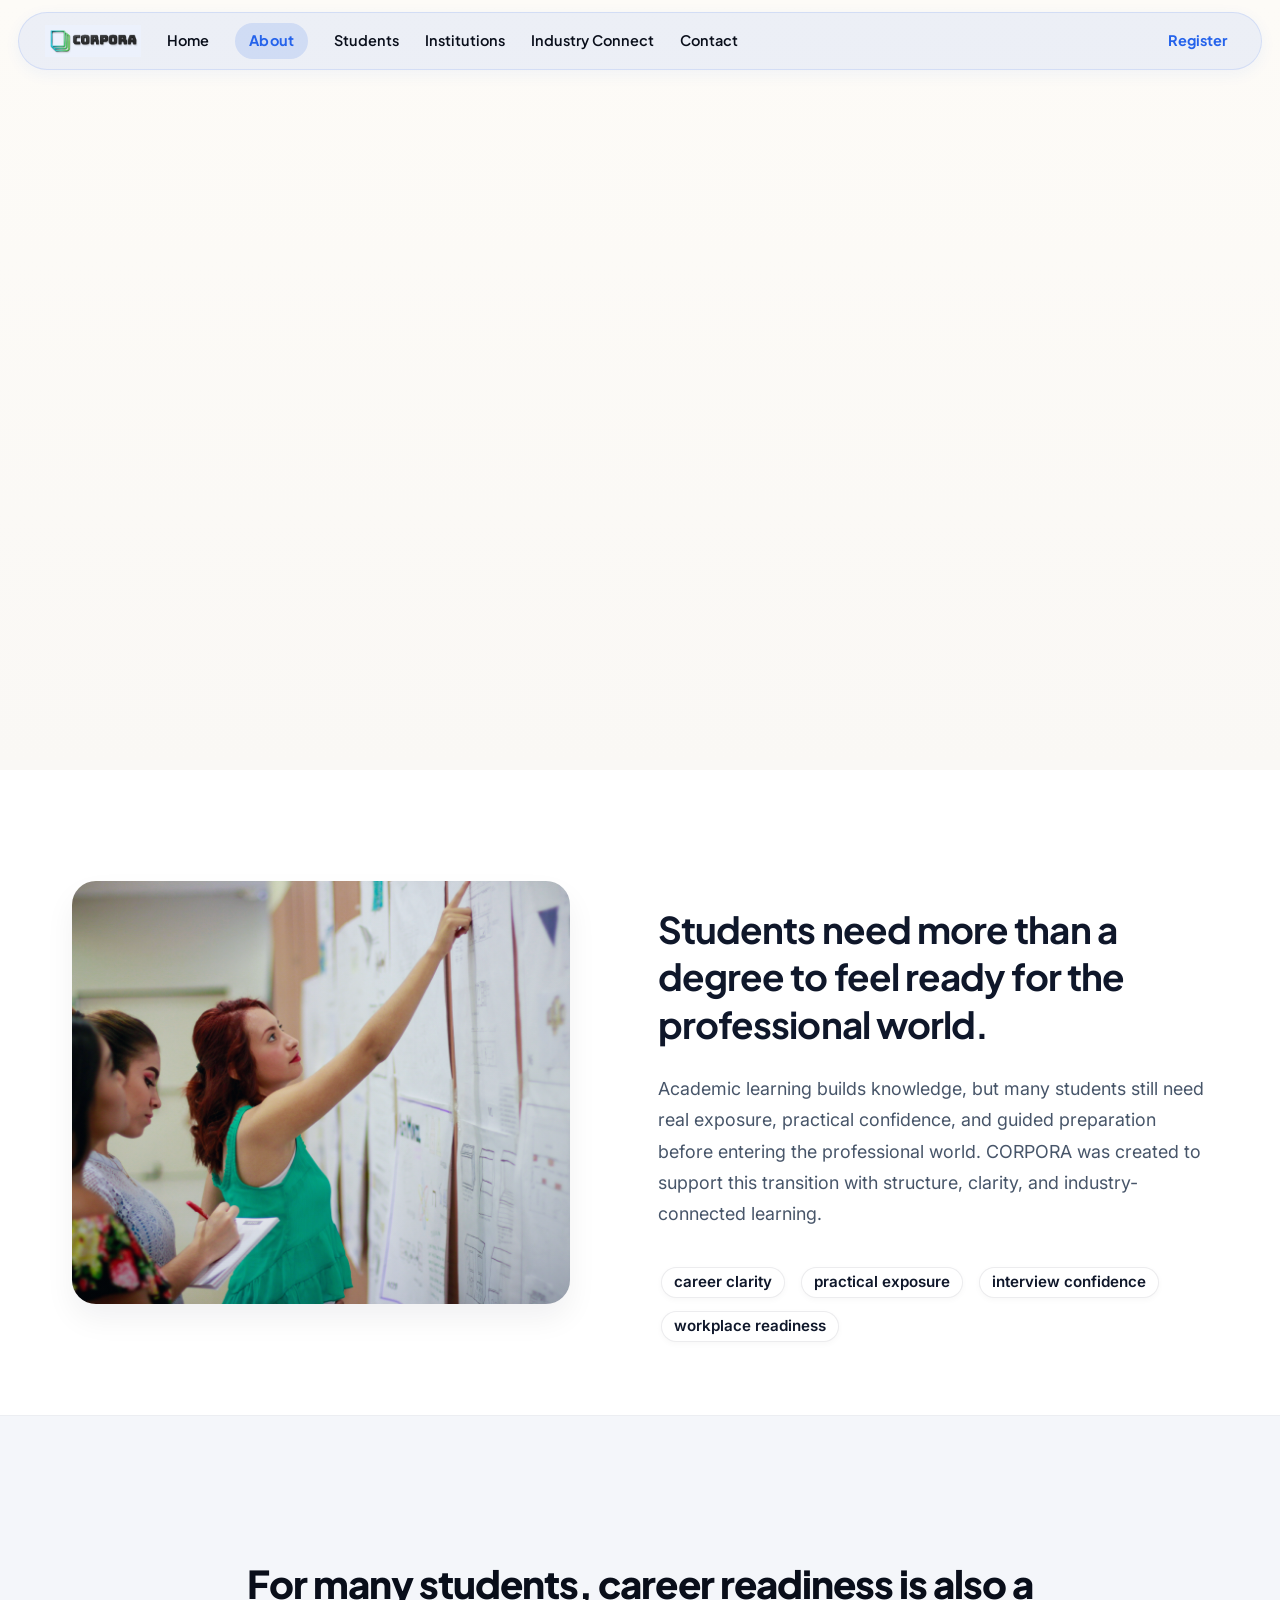
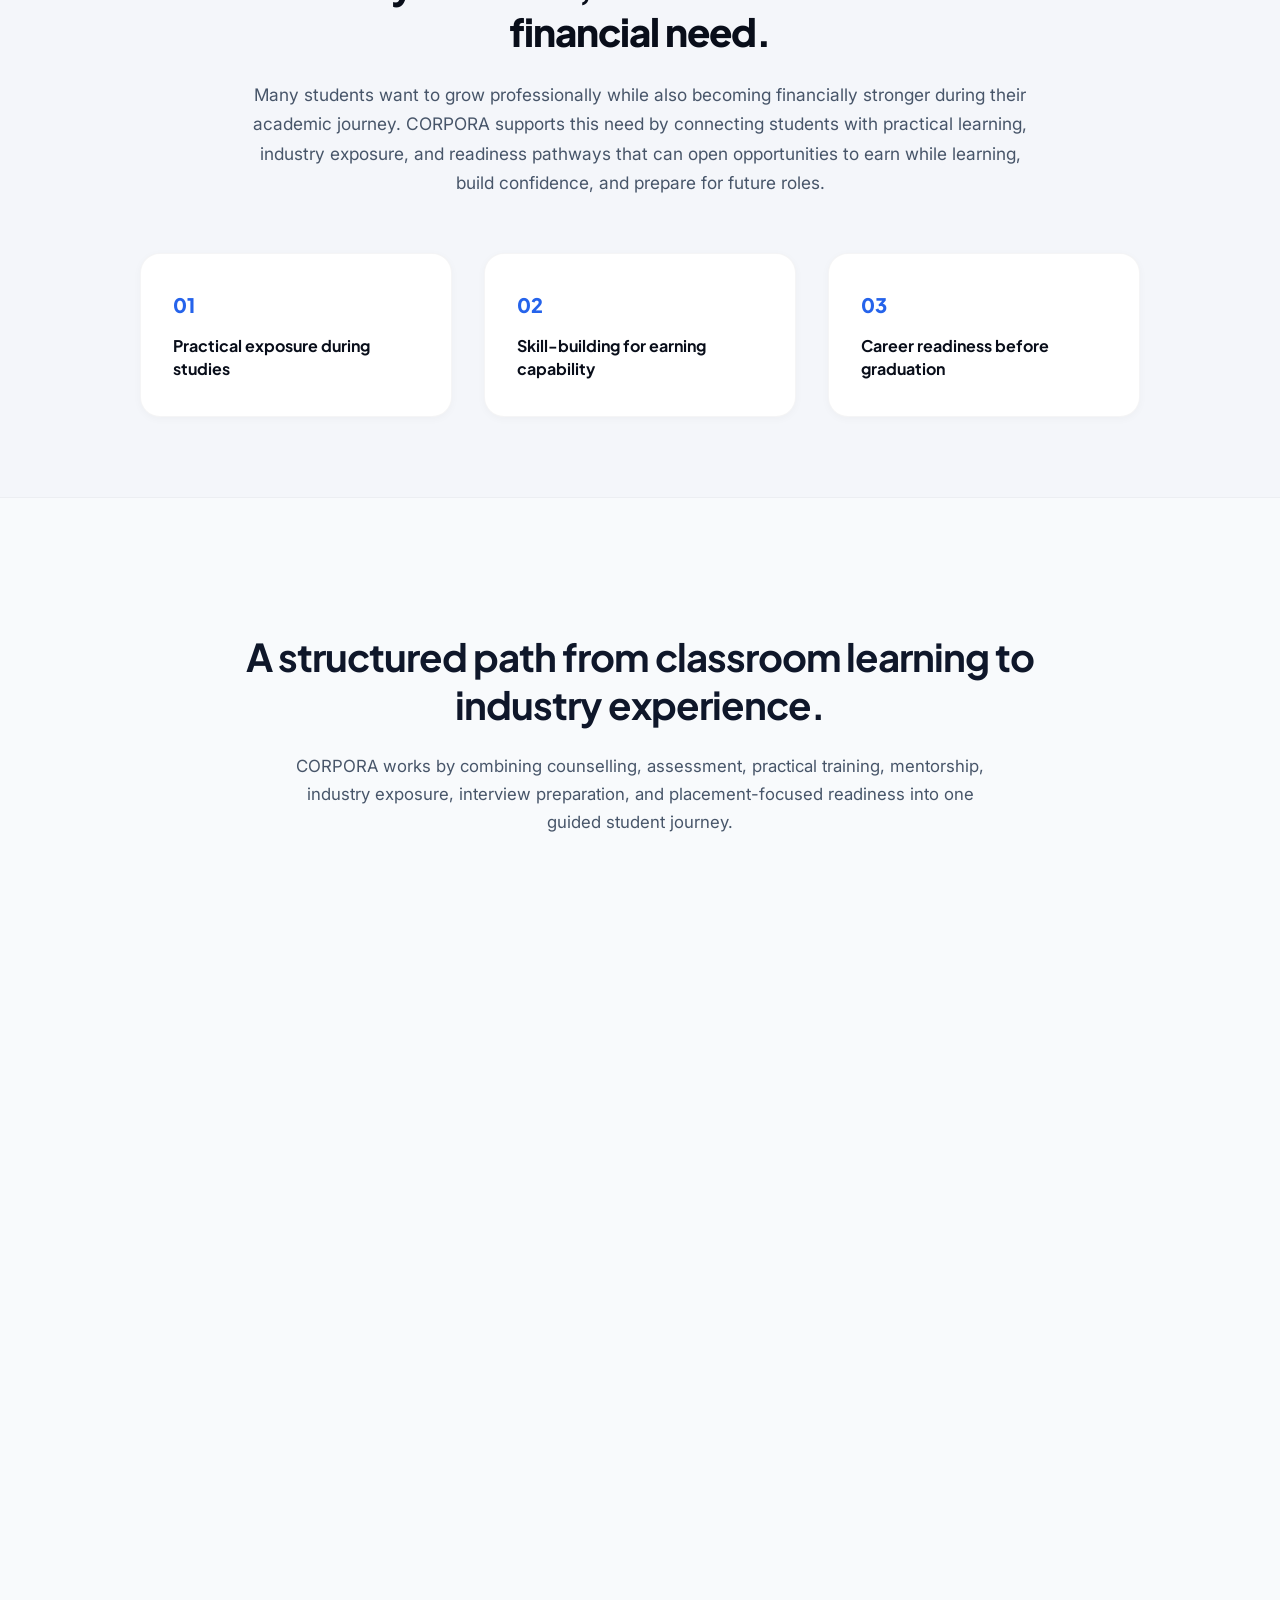
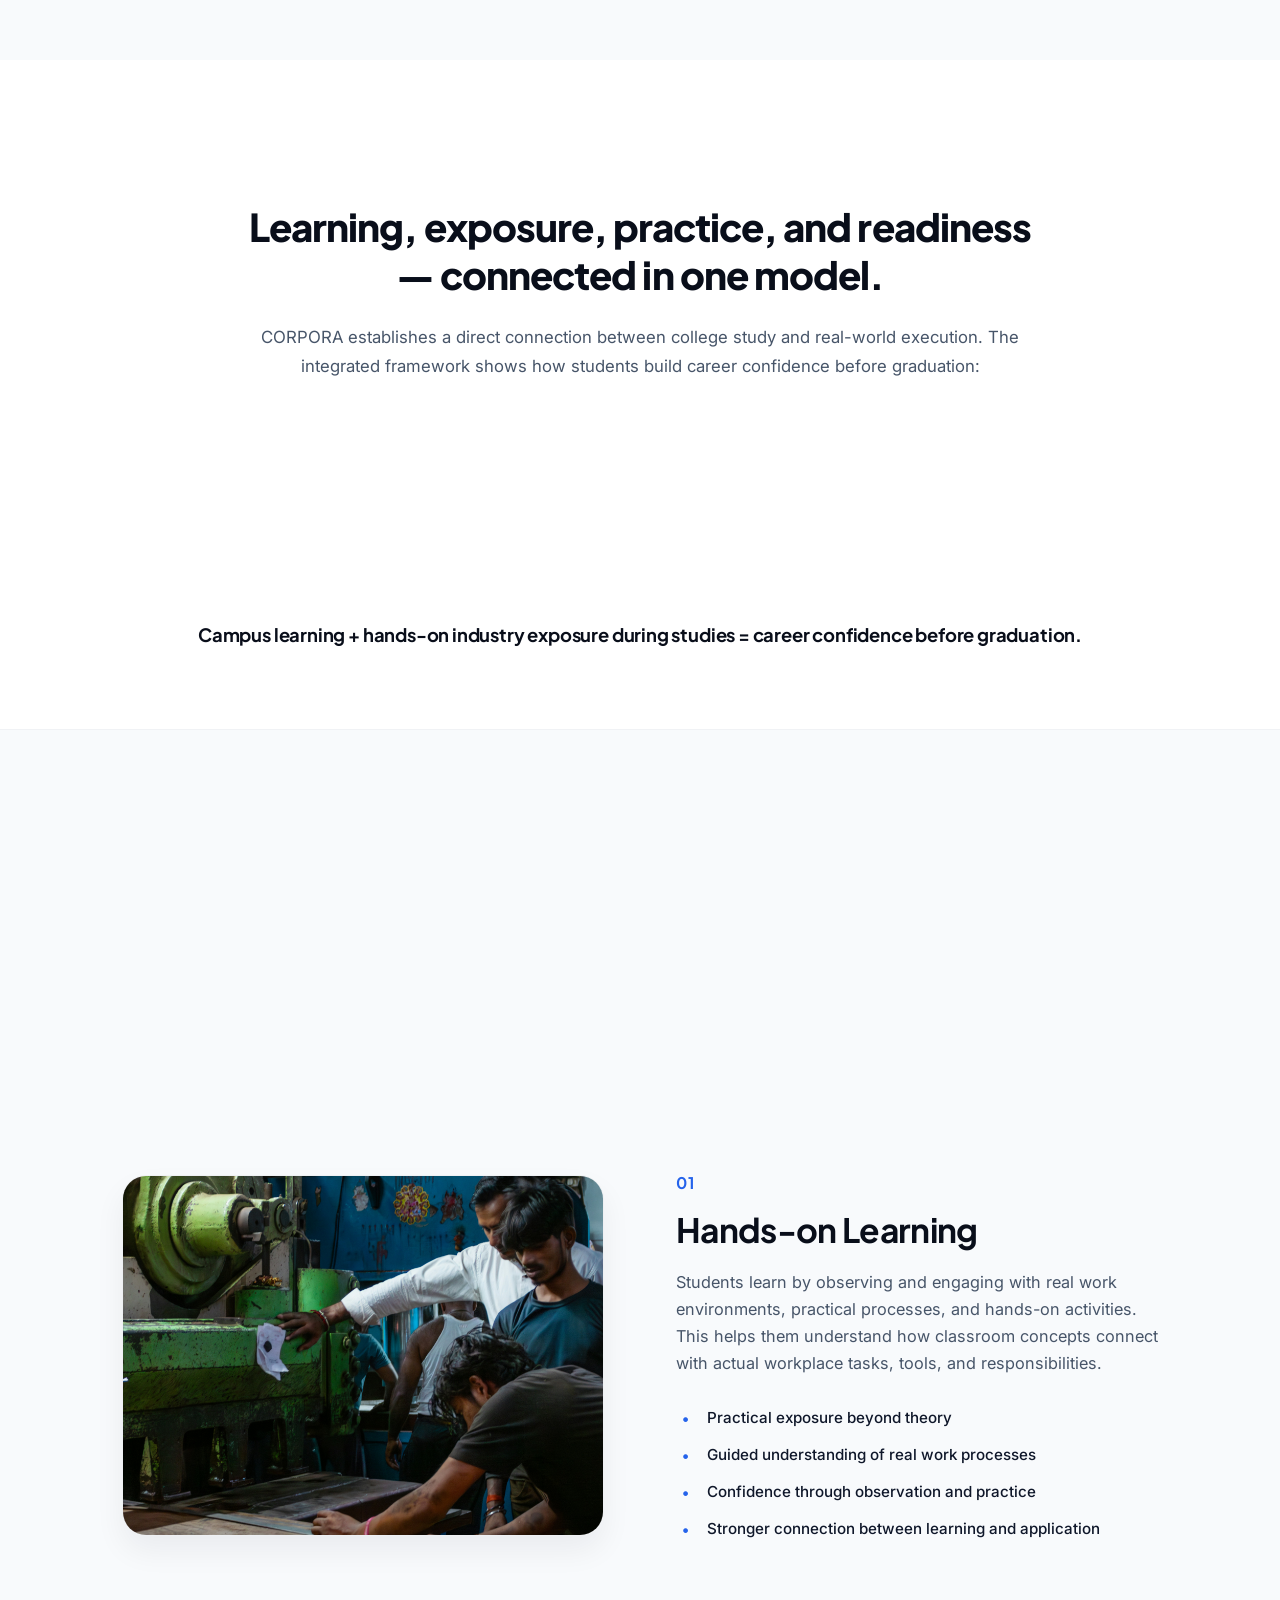
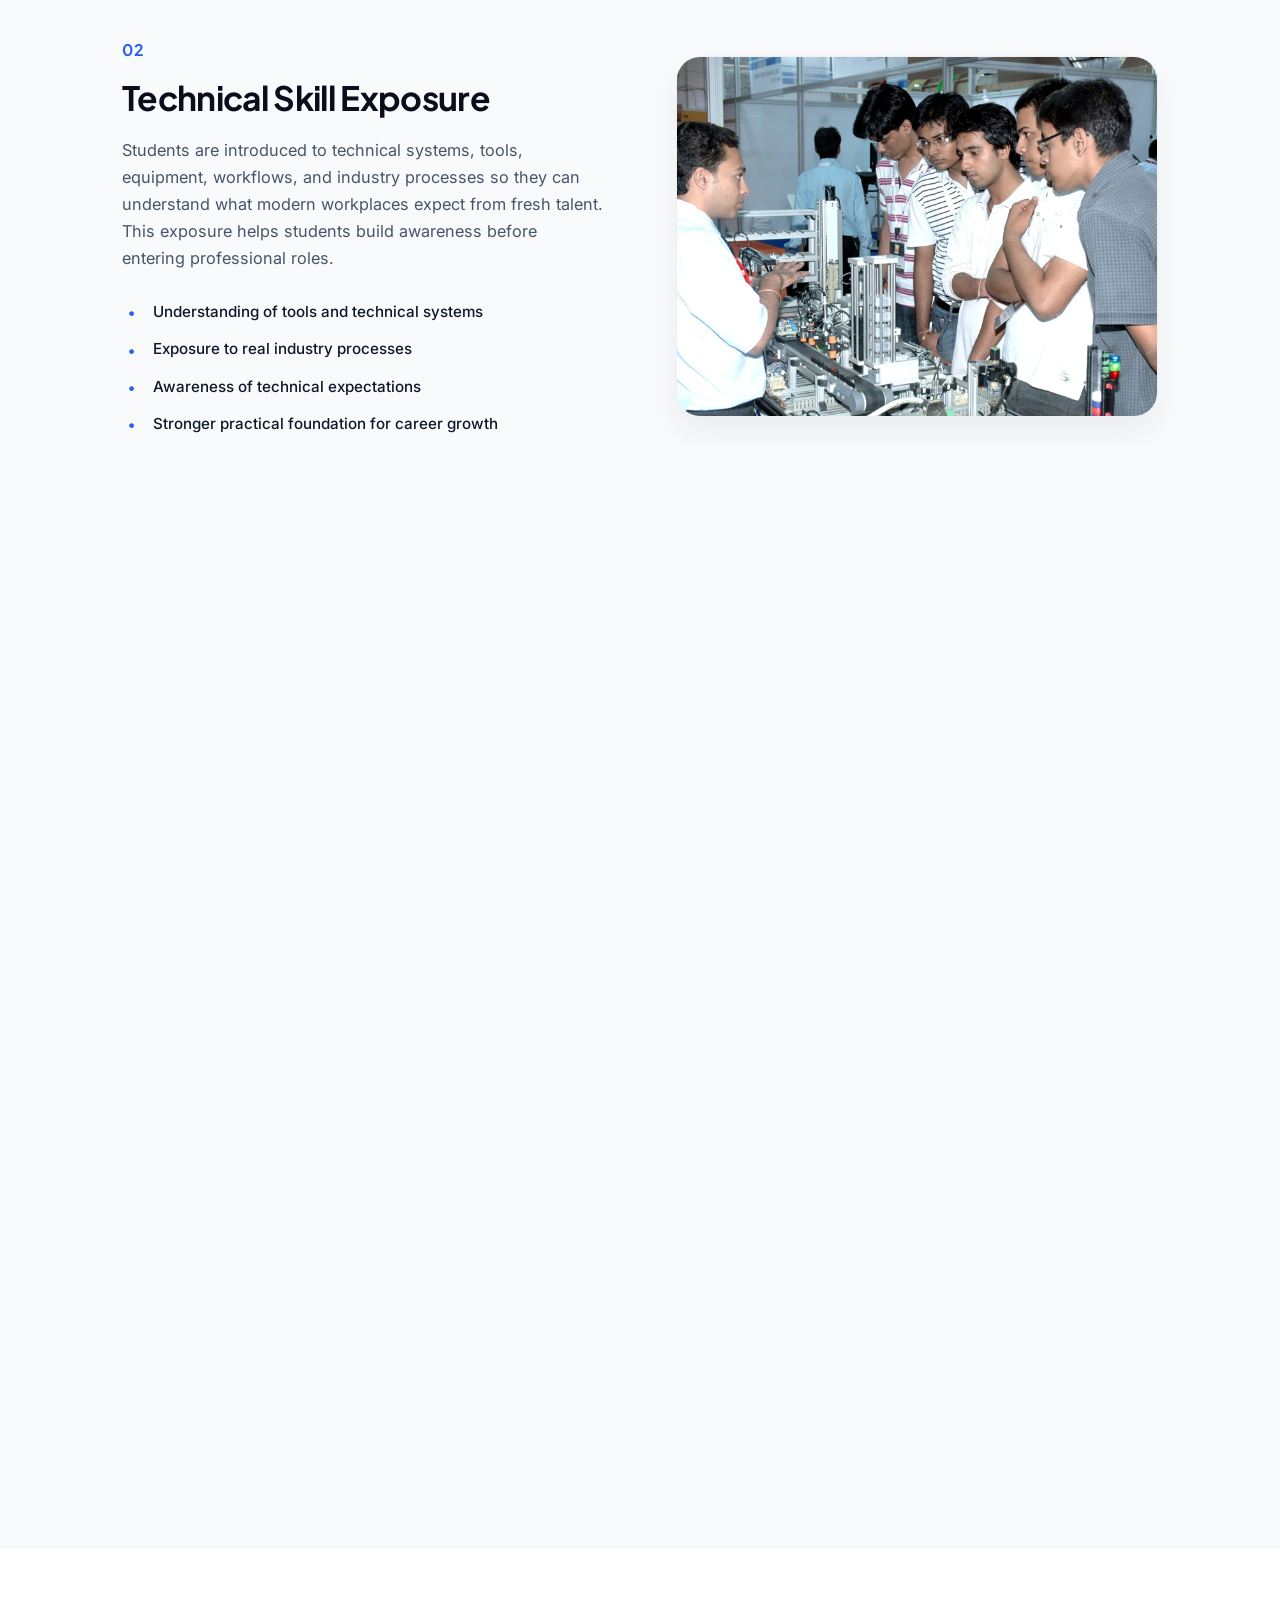
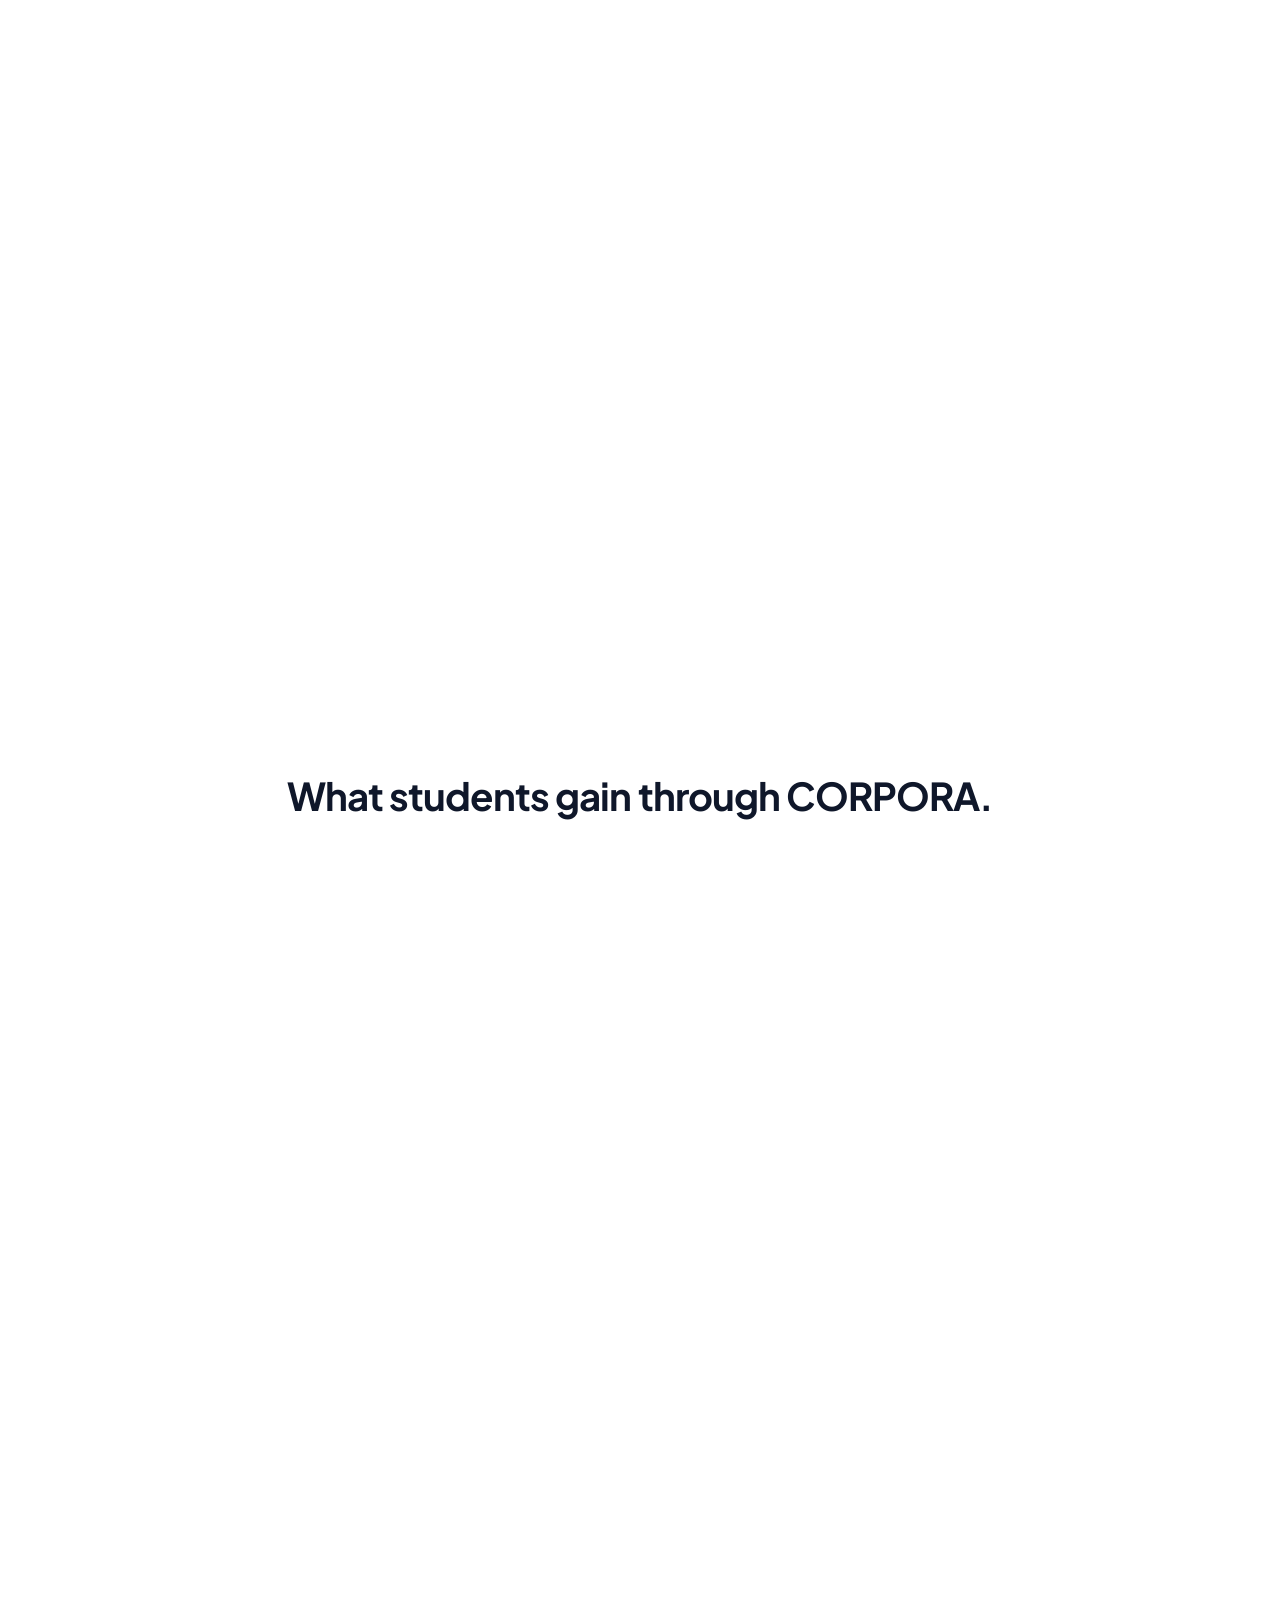
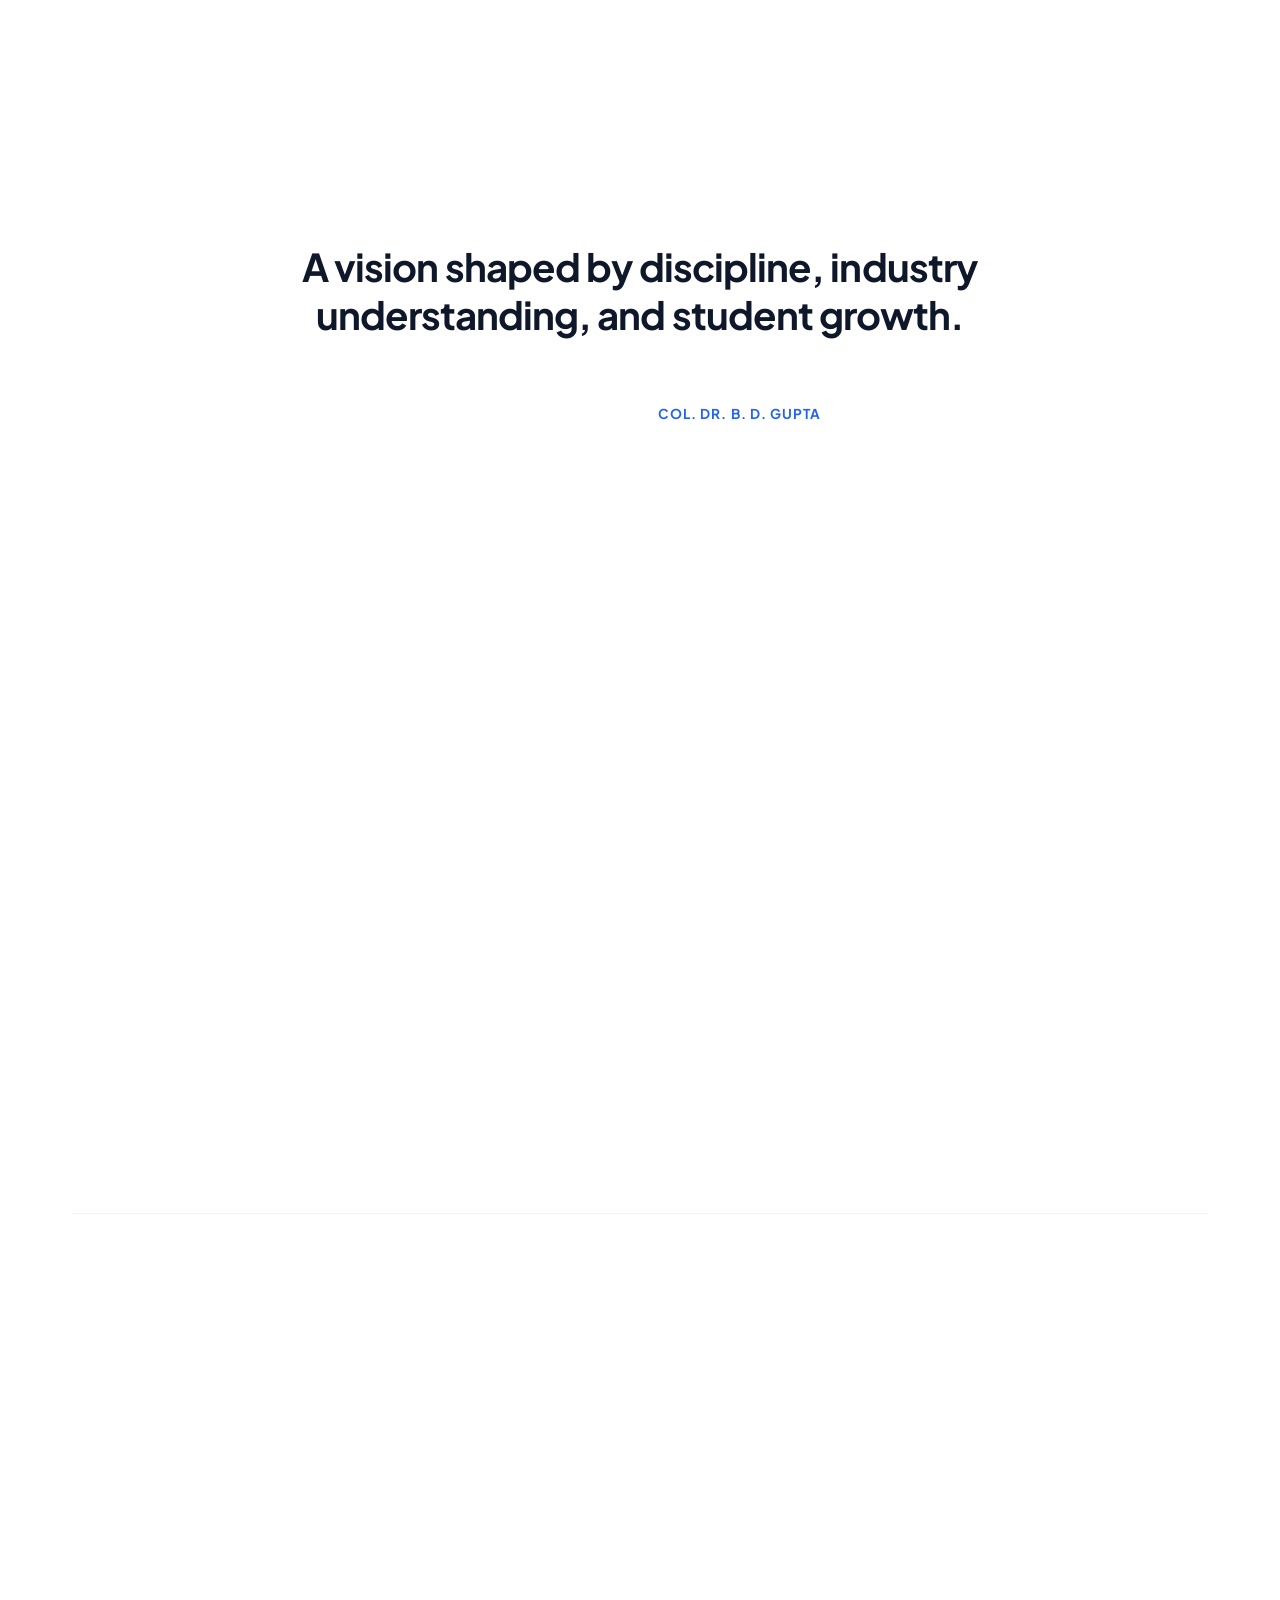
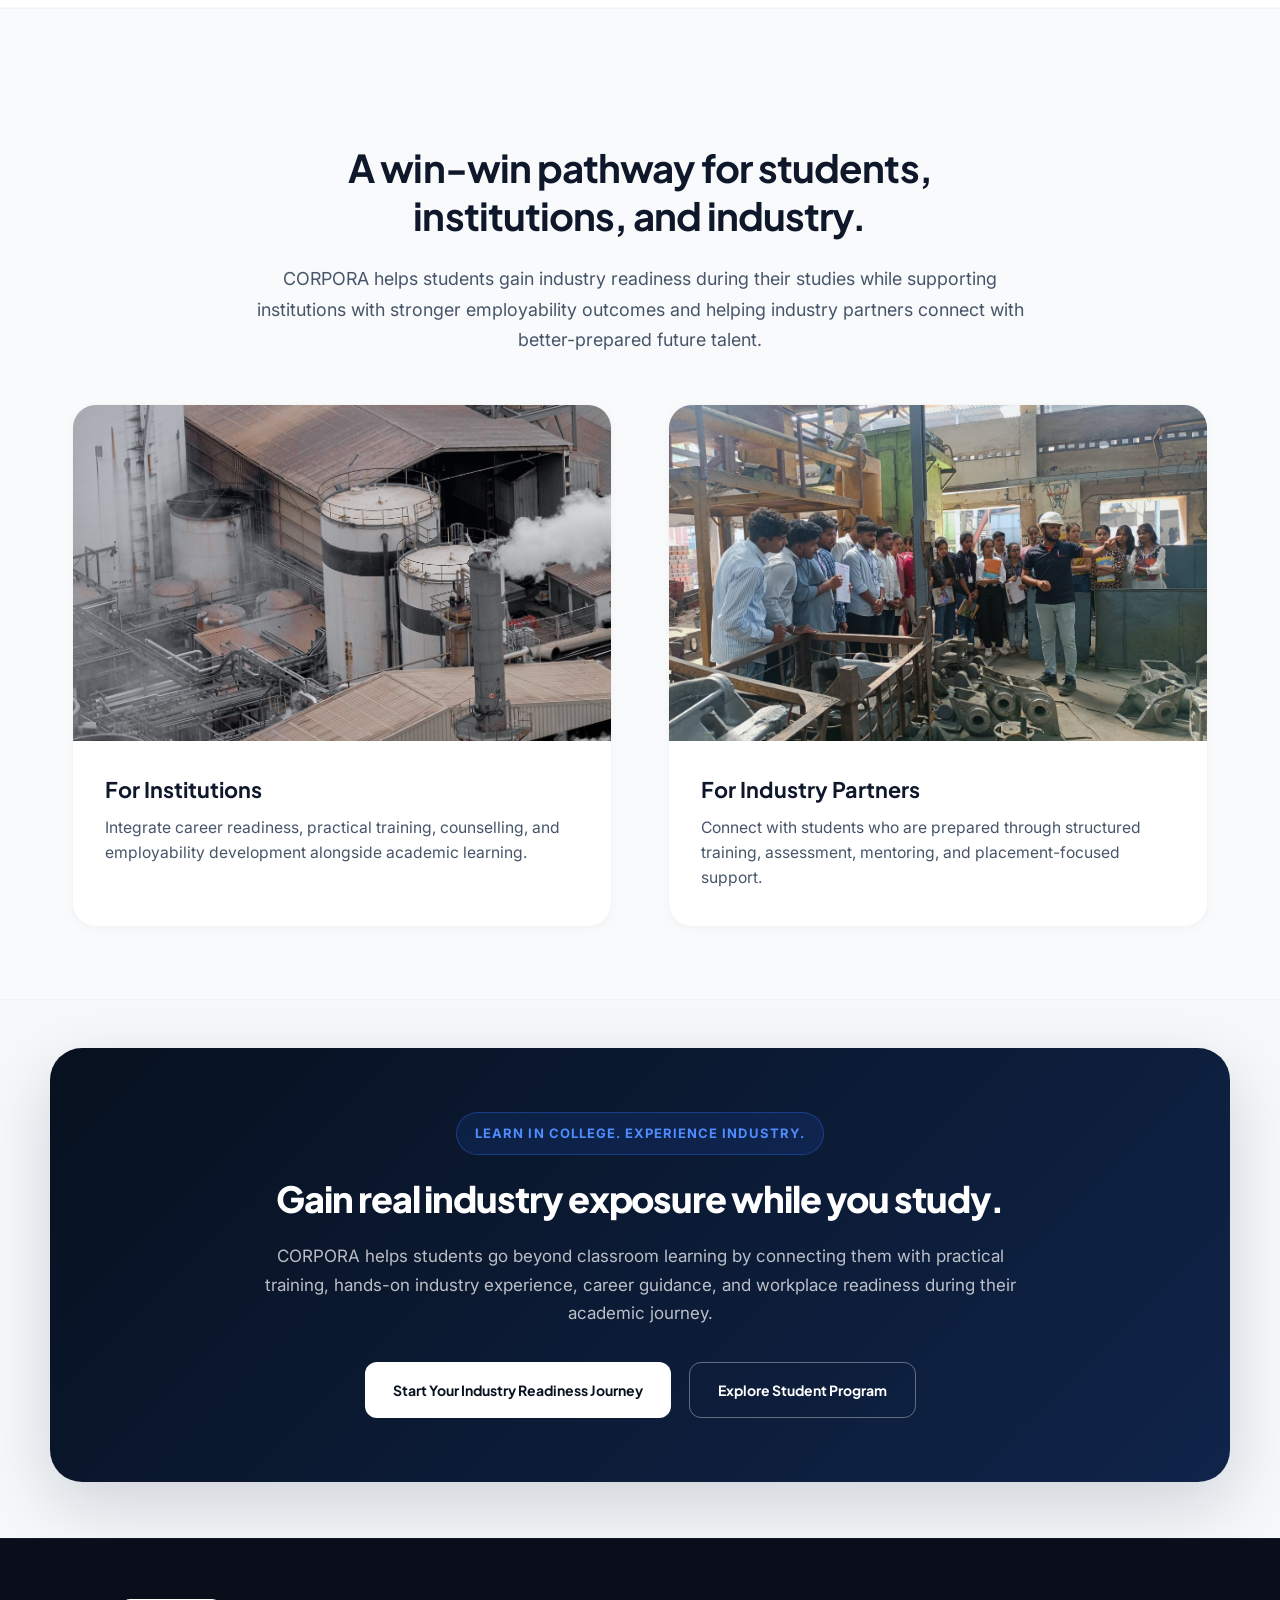
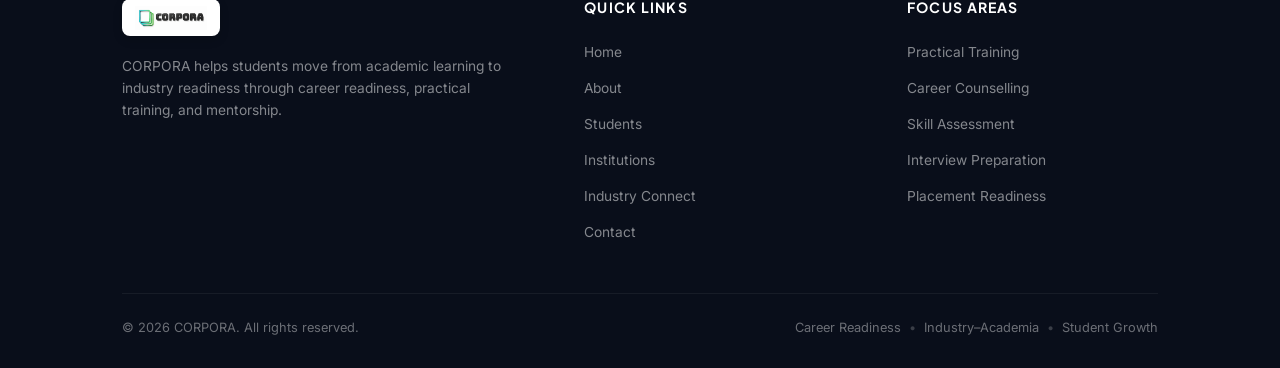
==== commit 42629c14: "Add files via upload" ====
--- a/about.html
+++ b/about.html
@@ -16,37 +16,336 @@
 </head>
 <body>
 
-  <!-- 1. Floating Pill Header -->
-  <div class="header-wrapper" id="floating-header-wrapper">
-    <header class="header-pill" id="main-pill-header">
-      <!-- Logo -->
-      <a href="index.html" class="logo-link" id="header-logo-link">
-        <img src="assets/images/corpora-logo.png.png" alt="CORPORA Logo" class="logo-img" id="header-logo-img">
-      </a>
-      
-      <!-- Menu Toggle Action -->
-      <button class="menu-toggle-btn" id="menu-dropdown-toggle" aria-label="Toggle Menu" aria-expanded="false">
-        <span>Menu</span>
-        <div class="toggle-icon">
-          <span></span>
-          <span></span>
-        </div>
-      </button>
-
-      <!-- Dropdown Menu Drawer -->
-      <nav class="menu-dropdown" id="menu-dropdown-panel">
-        <ul class="dropdown-list" id="dropdown-links-list">
-          <li><a href="index.html" class="dropdown-link" id="drop-link-home">Home</a></li>
-          <li><a href="about.html" class="dropdown-link active" id="drop-link-about">About</a></li>
-          <li><a href="students.html" class="dropdown-link" id="drop-link-students">Students</a></li>
-          <li><a href="institutions.html" class="dropdown-link" id="drop-link-institutions">Institutions</a></li>
-          <li><a href="industry-connect.html" class="dropdown-link" id="drop-link-industry">Industry Connect</a></li>
-          <li><a href="contact.html" class="dropdown-link" id="drop-link-contact">Contact</a></li>
-        </ul>
-        <div class="dropdown-divider"></div>
-        <a href="contact.html" class="dropdown-cta-btn" id="dropdown-cta-action">Start Career Readiness</a>
-      </nav>
-    </header>
+  <!-- 1. Site Header (matches homepage) -->
+  <div class="site-header-shell">
+    <style>
+      .site-header-shell {
+        position: fixed;
+        top: 12px;
+        left: 0;
+        width: 100%;
+        padding: 0 18px;
+        box-sizing: border-box;
+        z-index: 1000;
+        pointer-events: none;
+      }
+
+      .site-header-shell .hero-header-row {
+        pointer-events: auto;
+        margin-bottom: 0;
+      }
+
+      .hero-header-row {
+        display: flex;
+        justify-content: space-between;
+        align-items: center;
+        height: auto;
+        min-height: 56px;
+        width: 100%;
+        box-sizing: border-box;
+        z-index: 100;
+        background-color: rgba(37, 99, 235, 0.08);
+        border: 1px solid rgba(37, 99, 235, 0.12);
+        border-radius: 999px;
+        box-shadow: 0 4px 16px rgba(37, 99, 235, 0.06);
+        padding: 1px 10px 1px 10px;
+      }
+
+      .hero-header-left-pill {
+        background-color: transparent;
+        border-radius: 999px;
+        padding: 6px 20px 6px 16px;
+        height: 54px;
+        display: flex;
+        align-items: center;
+        gap: 26px;
+        box-shadow: none;
+        border: none;
+        box-sizing: border-box;
+      }
+
+      .hero-logo-link {
+        display: flex;
+        align-items: center;
+        height: 100%;
+      }
+
+      .hero-logo-img {
+        height: 32px;
+        width: auto;
+        display: block;
+        object-fit: contain;
+        mix-blend-mode: multiply;
+      }
+
+      .hero-desktop-nav {
+        display: flex;
+        align-items: center;
+        gap: 26px;
+      }
+
+      .hero-nav-link {
+        font-family: var(--font-heading);
+        font-size: 14.5px;
+        font-weight: 600;
+        color: var(--brand-navy, #0f172a);
+        text-decoration: none;
+        transition: color 0.25s ease;
+        position: relative;
+      }
+
+      .hero-nav-link:hover {
+        color: var(--brand-primary, #2563eb);
+      }
+
+      .hero-nav-link.active {
+        display: inline-flex;
+        align-items: center;
+        background-color: rgba(37, 99, 235, 0.14);
+        color: var(--brand-primary, #2563eb);
+        padding: 6px 14px;
+        border-radius: 999px;
+        font-family: var(--font-heading);
+        font-weight: 700;
+        letter-spacing: 0.02em;
+        text-decoration: none;
+        border: none;
+      }
+
+      .hero-register-pill {
+        background-color: transparent;
+        border-radius: 999px;
+        height: 54px;
+        padding: 0 24px;
+        display: inline-flex;
+        align-items: center;
+        justify-content: center;
+        font-family: var(--font-heading);
+        font-weight: 700;
+        font-size: 14.5px;
+        color: var(--brand-primary, #2563eb);
+        text-decoration: none;
+        border: none;
+        box-shadow: none;
+        transition: all 0.25s ease;
+        box-sizing: border-box;
+      }
+
+      .hero-register-pill:hover {
+        background-color: rgba(37, 99, 235, 0.12);
+        color: var(--brand-primary, #2563eb);
+        transform: translateY(-1px);
+        box-shadow: none;
+      }
+
+      .hero-menu-toggle-wrapper {
+        display: none;
+        position: relative;
+      }
+
+      @media (max-width: 991px) {
+        .hero-header-row {
+          min-height: 48px;
+        }
+
+        .hero-header-left-pill {
+          height: 46px;
+          padding: 4px 14px;
+        }
+
+        .hero-logo-img {
+          height: 26px;
+        }
+
+        .hero-desktop-nav {
+          display: none;
+        }
+
+        .hero-register-pill {
+          height: 46px;
+          padding: 0 16px;
+          font-size: 13px;
+        }
+      }
+
+      @media (max-width: 767px) {
+        .hero-register-pill {
+          display: none;
+        }
+
+        .hero-menu-toggle-wrapper {
+          display: block;
+        }
+
+        .hero-menu-toggle-btn {
+          height: 44px;
+          padding: 0 16px;
+          border-radius: 999px;
+          font-family: var(--font-heading);
+          font-size: 0.78rem;
+          font-weight: 700;
+          color: var(--brand-primary, #2563eb);
+          background-color: transparent;
+          border: none;
+          box-shadow: none;
+          cursor: pointer;
+          transition: all 0.3s ease;
+          display: flex;
+          align-items: center;
+          gap: 8px;
+          box-sizing: border-box;
+        }
+
+        .hero-menu-toggle-btn:hover,
+        .hero-menu-toggle-btn.open {
+          background-color: rgba(37, 99, 235, 0.12);
+          color: var(--brand-primary, #2563eb);
+          border: none;
+        }
+
+        .hero-menu-toggle-btn span {
+          color: inherit;
+        }
+
+        .hero-menu-toggle-btn .toggle-icon {
+          display: flex;
+          flex-direction: column;
+          justify-content: space-between;
+          width: 14px;
+          height: 10px;
+        }
+
+        .hero-menu-toggle-btn .toggle-icon span {
+          display: block;
+          width: 100%;
+          height: 2px;
+          background-color: currentColor;
+          transition: all 0.3s ease;
+        }
+
+        .hero-menu-toggle-btn.open .toggle-icon span:first-child {
+          transform: translateY(4px) rotate(45deg);
+        }
+
+        .hero-menu-toggle-btn.open .toggle-icon span:last-child {
+          transform: translateY(-4px) rotate(-45deg);
+        }
+
+        .menu-dropdown {
+          position: absolute;
+          top: calc(100% + 8px);
+          right: 0;
+          width: 240px;
+          background-color: #ffffff;
+          border-radius: 16px;
+          box-shadow: 0 15px 40px rgba(9, 14, 26, 0.12);
+          border: 1px solid rgba(15, 23, 42, 0.06);
+          display: flex;
+          flex-direction: column;
+          padding: 16px;
+          box-sizing: border-box;
+          z-index: 150;
+          opacity: 0;
+          visibility: hidden;
+          transform: translateY(10px);
+          transition: all 0.3s cubic-bezier(0.16, 1, 0.3, 1);
+        }
+
+        .menu-dropdown.open {
+          opacity: 1;
+          visibility: visible;
+          transform: translateY(0);
+        }
+
+        .dropdown-list {
+          list-style: none;
+          padding: 0;
+          margin: 0;
+          display: flex;
+          flex-direction: column;
+          gap: 12px;
+        }
+
+        .dropdown-link {
+          font-family: var(--font-heading);
+          font-size: 14px;
+          font-weight: 600;
+          color: var(--brand-navy, #0f172a);
+          text-decoration: none;
+          display: block;
+          transition: color 0.25s ease;
+        }
+
+        .dropdown-link:hover,
+        .dropdown-link.active {
+          color: var(--brand-primary, #2563eb);
+        }
+
+        .dropdown-divider {
+          height: 1px;
+          background-color: rgba(15, 23, 42, 0.06);
+          margin: 12px 0;
+        }
+
+        .dropdown-cta-btn {
+          background-color: var(--brand-primary, #2563eb);
+          color: #ffffff;
+          border-radius: 10px;
+          padding: 10px;
+          text-align: center;
+          font-family: var(--font-heading);
+          font-weight: 700;
+          font-size: 13px;
+          text-decoration: none;
+          transition: background-color 0.25s ease;
+        }
+
+        .dropdown-cta-btn:hover {
+          background-color: #1d4ed8;
+        }
+      }
+    </style>
+
+    <div class="hero-header-row">
+      <div class="hero-header-left-pill">
+        <a href="index.html" class="hero-logo-link">
+          <img src="assets/images/corpora-logo.png.png" alt="CORPORA Logo" class="hero-logo-img">
+        </a>
+        <nav class="hero-desktop-nav">
+          <a href="index.html" class="hero-nav-link">Home</a>
+          <a href="about.html" class="hero-nav-link active">About</a>
+          <a href="students.html" class="hero-nav-link">Students</a>
+          <a href="institutions.html" class="hero-nav-link">Institutions</a>
+          <a href="industry-connect.html" class="hero-nav-link">Industry Connect</a>
+          <a href="contact.html" class="hero-nav-link">Contact</a>
+        </nav>
+      </div>
+
+      <a href="students.html" class="hero-register-pill">Register</a>
+
+      <div class="hero-menu-toggle-wrapper">
+        <button class="hero-menu-toggle-btn" id="menu-dropdown-toggle" aria-label="Toggle Menu" aria-expanded="false">
+          <span>Menu</span>
+          <div class="toggle-icon">
+            <span></span>
+            <span></span>
+          </div>
+        </button>
+
+        <nav class="menu-dropdown" id="menu-dropdown-panel">
+          <ul class="dropdown-list">
+            <li><a href="index.html" class="dropdown-link">Home</a></li>
+            <li><a href="about.html" class="dropdown-link active">About</a></li>
+            <li><a href="students.html" class="dropdown-link">Students</a></li>
+            <li><a href="institutions.html" class="dropdown-link">Institutions</a></li>
+            <li><a href="industry-connect.html" class="dropdown-link">Industry Connect</a></li>
+            <li><a href="contact.html" class="dropdown-link">Contact</a></li>
+          </ul>
+          <div class="dropdown-divider"></div>
+          <a href="students.html" class="dropdown-cta-btn" id="dropdown-cta-action">Register</a>
+        </nav>
+      </div>
+    </div>
   </div>
 
   <main>
--- a/style.css
+++ b/style.css
@@ -68,12 +68,15 @@
 }
 
 body {
+  margin: 0;
+  padding: 0;
   font-family: var(--font-body);
   color: var(--text-secondary);
   background-color: var(--bg-primary);
   line-height: 1.6;
   overflow-x: hidden;
 }
+
 
 h1, h2, h3, h4, h5, h6 {
   font-family: var(--font-heading);
@@ -115,7 +118,8 @@
 /* --- Floating Pill Header --- */
 .header-wrapper {
   position: fixed;
-  top: 1.8rem;
+  top: 12px;
+  margin-top: 0;
   left: 0;
   width: 100%;
   z-index: 1000;
@@ -124,6 +128,7 @@
   display: flex;
   justify-content: center;
 }
+
 
 .header-pill {
   pointer-events: auto; /* enable interactions */
@@ -2139,7 +2144,8 @@
 
 @media (max-width: 768px) {
   .header-wrapper {
-    top: 1.2rem;
+    top: 12px;
+    margin-top: 0;
   }
   
   .header-pill {
@@ -8261,3 +8267,194 @@
     margin: 0 auto;
   }
 }
+/* ===============================
+   CORPORA Premium Intro Loader
+================================ */
+
+.corpora-intro-loader {
+  position: fixed;
+  inset: 0;
+  z-index: 999999;
+  overflow: hidden;
+  background:
+    radial-gradient(circle at 20% 20%, rgba(255, 193, 7, 0.14), transparent 26%),
+    radial-gradient(circle at 80% 70%, rgba(21, 101, 192, 0.16), transparent 30%),
+    linear-gradient(135deg, #f7fbff 0%, #eef5fb 45%, #ffffff 100%);
+  display: flex;
+  align-items: center;
+  justify-content: center;
+  animation: corporaIntroExit 0.9s cubic-bezier(0.7, 0, 0.2, 1) forwards;
+  animation-delay: 3.2s;
+}
+
+.corpora-intro-loader::before {
+  content: "";
+  position: absolute;
+  width: 180%;
+  height: 180%;
+  background:
+    linear-gradient(
+      115deg,
+      transparent 35%,
+      rgba(255, 255, 255, 0.8) 48%,
+      transparent 62%
+    );
+  transform: translateX(-100%) rotate(8deg);
+  animation: corporaScreenShine 2.4s ease forwards;
+  animation-delay: 0.7s;
+}
+
+.corpora-intro-bg-shape {
+  position: absolute;
+  border-radius: 999px;
+  filter: blur(22px);
+  opacity: 0.8;
+  animation: corporaFloatShape 3.5s ease-in-out infinite alternate;
+}
+
+.shape-one {
+  width: 260px;
+  height: 260px;
+  background: rgba(255, 193, 7, 0.26);
+  top: 18%;
+  left: 18%;
+}
+
+.shape-two {
+  width: 320px;
+  height: 320px;
+  background: rgba(21, 101, 192, 0.18);
+  right: 16%;
+  bottom: 16%;
+  animation-delay: 0.6s;
+}
+
+.corpora-intro-content {
+  position: relative;
+  text-align: center;
+  z-index: 2;
+}
+
+.corpora-word {
+  display: flex;
+  justify-content: center;
+  gap: clamp(8px, 1.5vw, 18px);
+  overflow: hidden;
+}
+
+.corpora-word span {
+  display: inline-block;
+  font-size: clamp(46px, 9vw, 112px);
+  line-height: 1;
+  font-weight: 900;
+  letter-spacing: 2px;
+  color: #12314f;
+  opacity: 0;
+  transform: translateY(70px) scale(0.92);
+  filter: blur(12px);
+  text-shadow:
+    0 8px 22px rgba(18, 49, 79, 0.16),
+    0 0 28px rgba(255, 193, 7, 0.28);
+  animation: corporaLetterReveal 0.75s cubic-bezier(0.2, 0.9, 0.2, 1.15) forwards;
+}
+
+.corpora-word span:nth-child(1) { animation-delay: 0.15s; }
+.corpora-word span:nth-child(2) { animation-delay: 0.27s; }
+.corpora-word span:nth-child(3) { animation-delay: 0.39s; }
+.corpora-word span:nth-child(4) { animation-delay: 0.51s; }
+.corpora-word span:nth-child(5) { animation-delay: 0.63s; }
+.corpora-word span:nth-child(6) { animation-delay: 0.75s; }
+.corpora-word span:nth-child(7) { animation-delay: 0.87s; }
+
+.corpora-line {
+  width: 0;
+  height: 3px;
+  margin: 24px auto 0;
+  border-radius: 999px;
+  background: linear-gradient(90deg, transparent, #f5b400, #1565c0, transparent);
+  box-shadow: 0 0 24px rgba(245, 180, 0, 0.45);
+  animation: corporaLineReveal 0.9s ease forwards;
+  animation-delay: 1.25s;
+}
+
+.corpora-intro-content p {
+  margin: 18px 0 0;
+  font-size: clamp(14px, 2vw, 20px);
+  font-weight: 600;
+  letter-spacing: 2.8px;
+  color: rgba(18, 49, 79, 0.78);
+  opacity: 0;
+  transform: translateY(14px);
+  animation: corporaTaglineReveal 0.75s ease forwards;
+  animation-delay: 1.55s;
+}
+
+@keyframes corporaLetterReveal {
+  0% {
+    opacity: 0;
+    transform: translateY(70px) scale(0.92);
+    filter: blur(12px);
+  }
+
+  70% {
+    opacity: 1;
+    transform: translateY(-8px) scale(1.04);
+    filter: blur(0);
+  }
+
+  100% {
+    opacity: 1;
+    transform: translateY(0) scale(1);
+    filter: blur(0);
+  }
+}
+
+@keyframes corporaLineReveal {
+  from {
+    width: 0;
+    opacity: 0;
+  }
+
+  to {
+    width: min(420px, 72vw);
+    opacity: 1;
+  }
+}
+
+@keyframes corporaTaglineReveal {
+  to {
+    opacity: 1;
+    transform: translateY(0);
+  }
+}
+
+@keyframes corporaScreenShine {
+  to {
+    transform: translateX(100%) rotate(8deg);
+  }
+}
+
+@keyframes corporaFloatShape {
+  from {
+    transform: translateY(0) scale(1);
+  }
+
+  to {
+    transform: translateY(-22px) scale(1.06);
+  }
+}
+
+@keyframes corporaIntroExit {
+  0% {
+    opacity: 1;
+    transform: scale(1);
+    visibility: visible;
+  }
+
+  100% {
+    opacity: 0;
+    transform: scale(1.04);
+    visibility: hidden;
+    pointer-events: none;
+  }
+}
